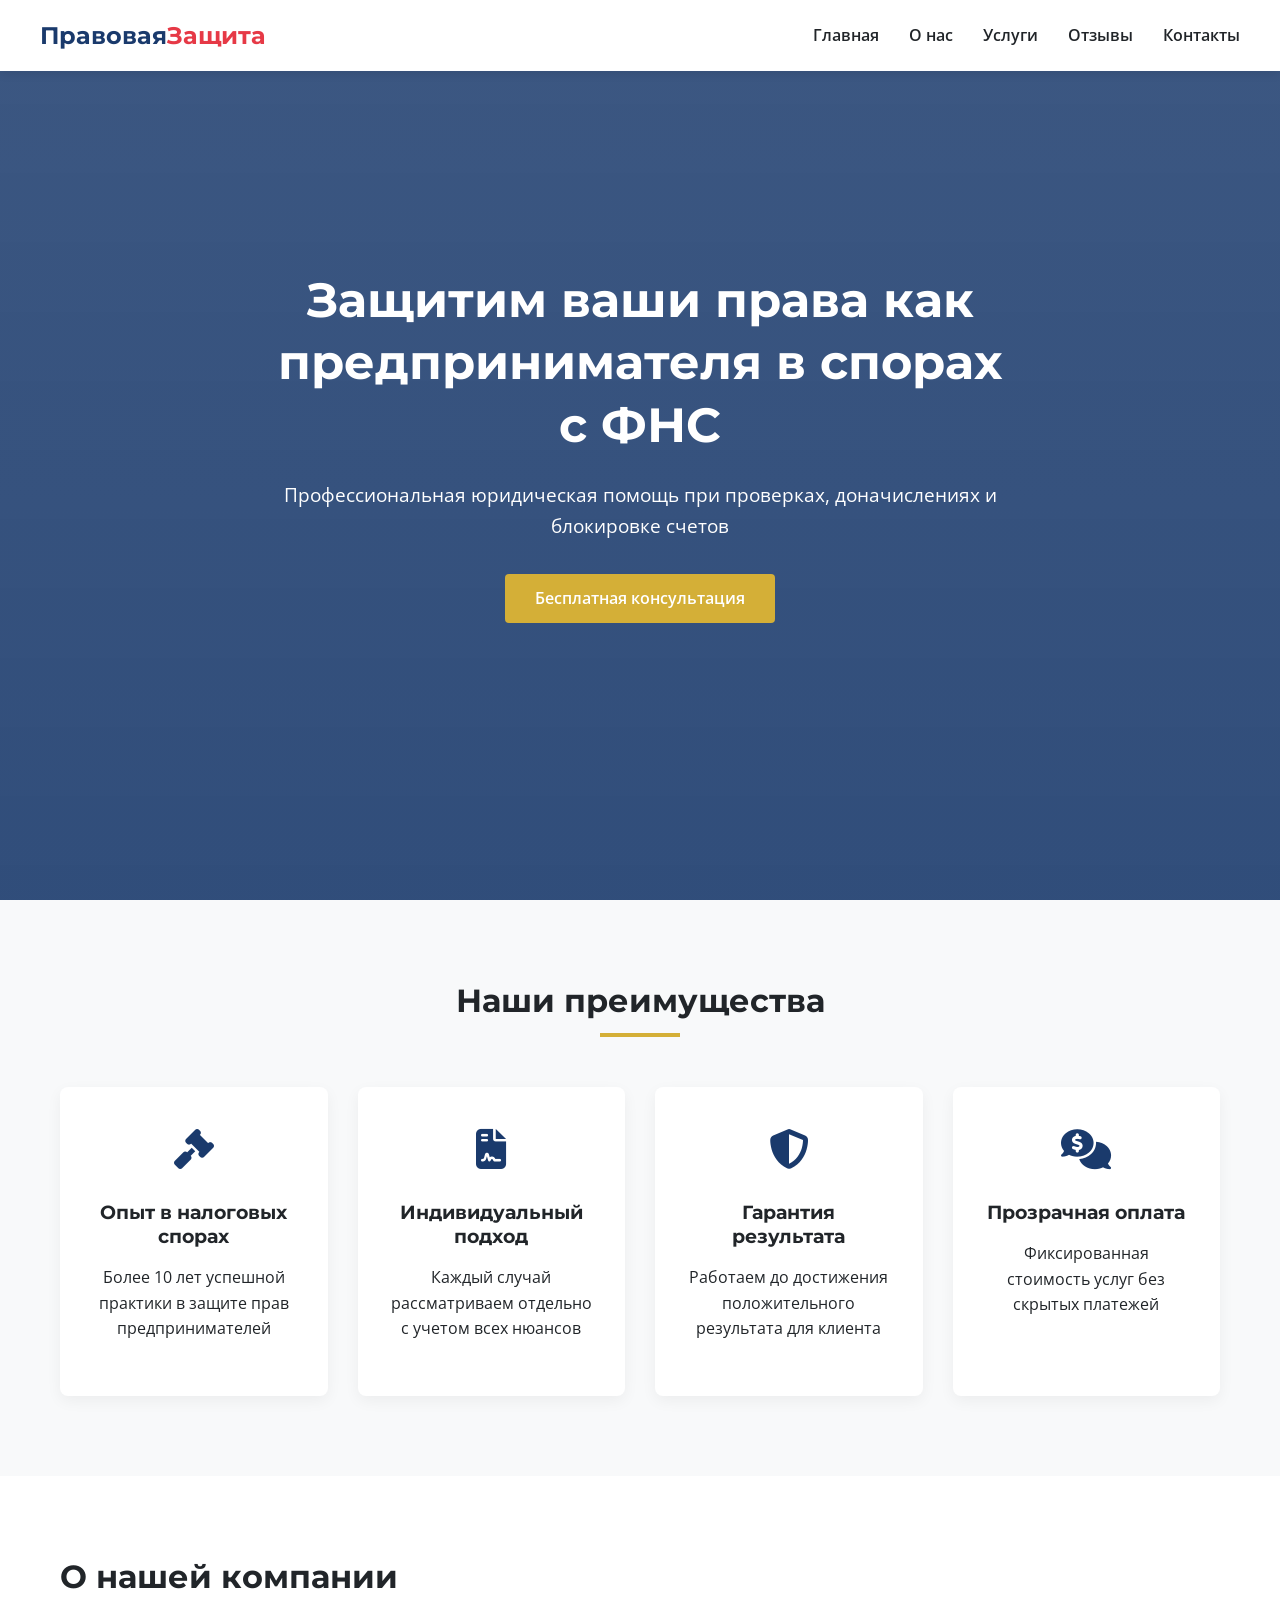
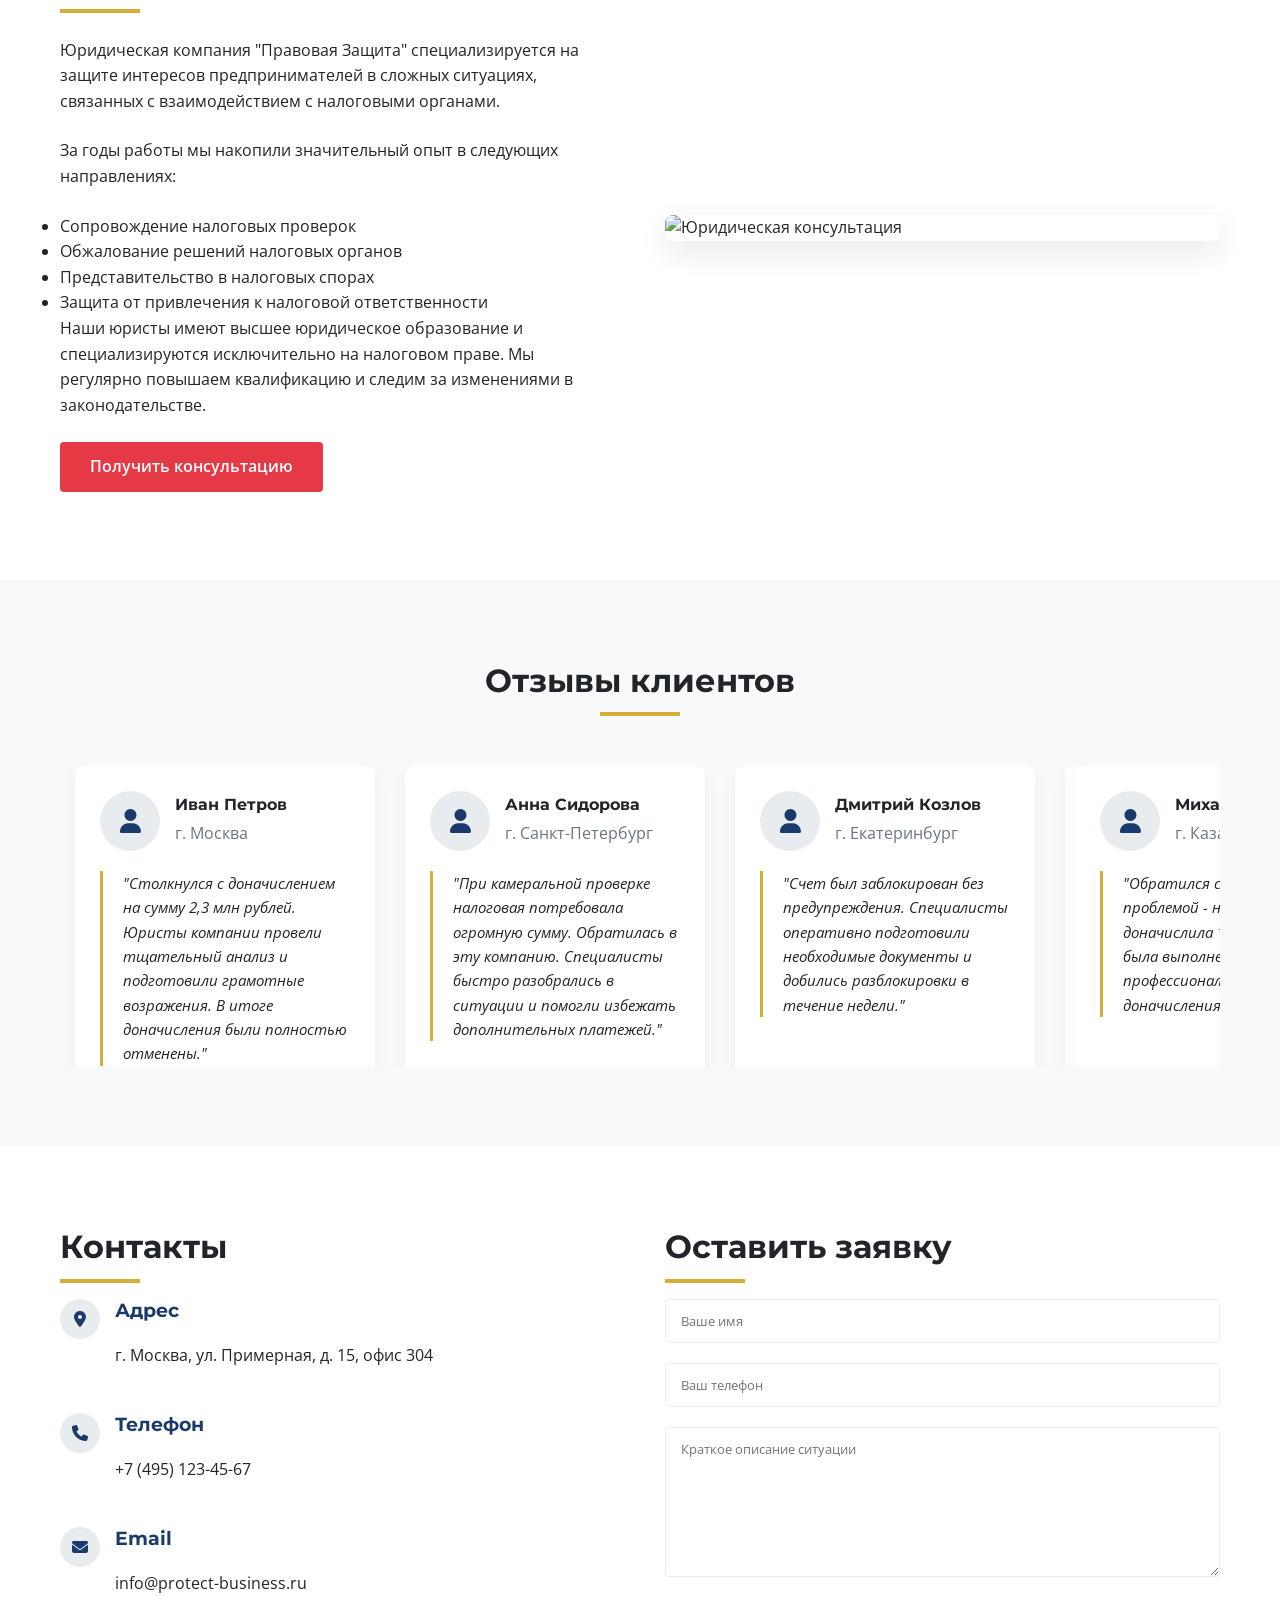
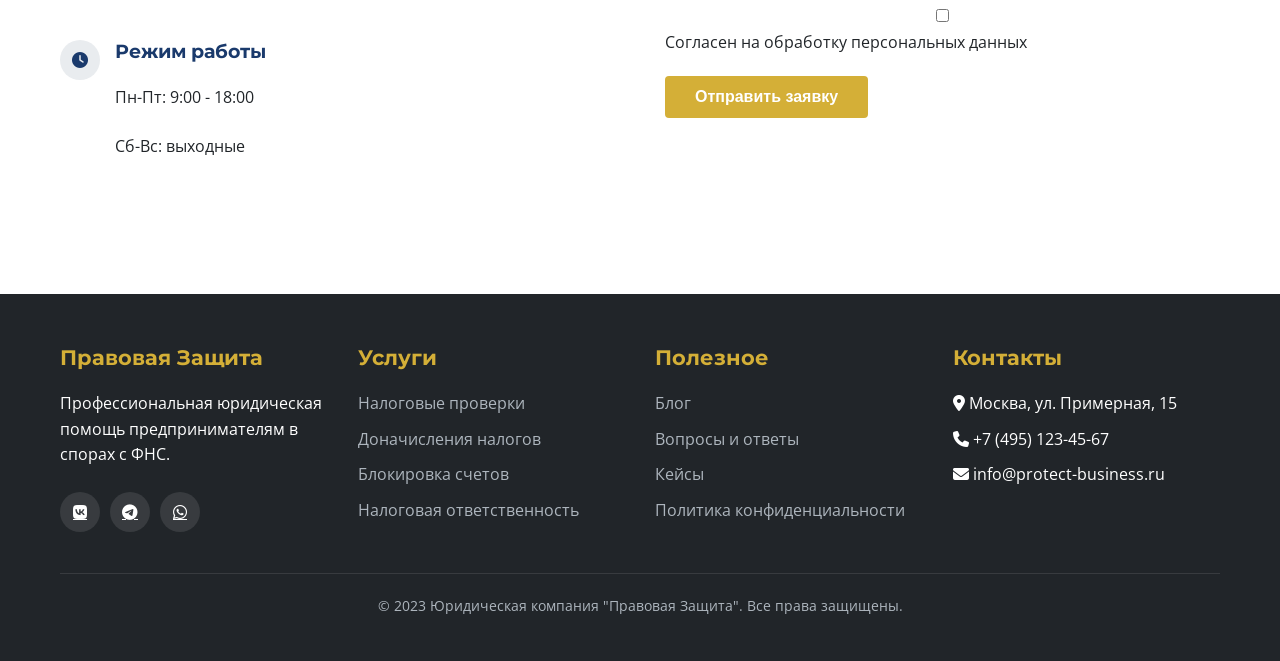
==== index.html @ 0708a70a "first commit" ====
<!DOCTYPE html>
<html lang="ru">
<head>
    <meta charset="UTF-8">
    <meta name="viewport" content="width=device-width, initial-scale=1.0">
    
    <!-- Основные метатеги -->
    <title>Защита прав предпринимателей | Юридическая помощь при спорах с ФНС</title>
    <meta name="description" content="Профессиональная юридическая защита предпринимателей при налоговых проверках, доначислениях и блокировке счетов. Бесплатная консультация.">
    <meta name="keywords" content="юрист, налоговые споры, ФНС, защита прав предпринимателя, налоговая проверка, доначисление налогов">
    <meta name="author" content="Правовая Защита">
    <meta name="robots" content="index, follow">
    
    <!-- Open Graph / Facebook -->
    <meta property="og:type" content="website">
    <meta property="og:url" content="https://ваш-сайт.ru/">
    <meta property="og:title" content="Защита прав предпринимателей | Юридическая помощь при спорах с ФНС">
    <meta property="og:description" content="Профессиональная юридическая защита предпринимателей при налоговых проверках, доначислениях и блокировке счетов. Бесплатная консультация.">
    <meta property="og:image" content="https://images.unsplash.com/photo-1589829545856-d10d557cf95f?ixlib=rb-4.0.3&auto=format&fit=crop&w=1200&h=630&q=80">
    <meta property="og:image:width" content="1200">
    <meta property="og:image:height" content="630">
    <meta property="og:site_name" content="Правовая Защита">
    <meta property="og:locale" content="ru_RU">
    
    <!-- Twitter -->
    <meta property="twitter:card" content="summary_large_image">
    <meta property="twitter:url" content="https://ваш-сайт.ru/">
    <meta property="twitter:title" content="Защита прав предпринимателей | Юридическая помощь при спорах с ФНС">
    <meta property="twitter:description" content="Профессиональная юридическая защита предпринимателей при налоговых проверках, доначислениях и блокировке счетов. Бесплатная консультация.">
    <meta property="twitter:image" content="https://images.unsplash.com/photo-1589829545856-d10d557cf95f?ixlib=rb-4.0.3&auto=format&fit=crop&w=1200&h=630&q=80">
    
    <!-- VK -->
    <meta property="vk:image" content="https://images.unsplash.com/photo-1589829545856-d10d557cf95f?ixlib=rb-4.0.3&auto=format&fit=crop&w=1200&h=630&q=80">
    
    <!-- Favicon -->
    <link rel="icon" type="image/png" sizes="32x32" href="favicon-32x32.png">
    <link rel="icon" type="image/png" sizes="16x16" href="favicon-16x16.png">
    <link rel="apple-touch-icon" sizes="180x180" href="apple-touch-icon.png">
    
    <!-- Стили и шрифты -->
    <link rel="stylesheet" href="https://cdnjs.cloudflare.com/ajax/libs/font-awesome/6.4.0/css/all.min.css">
    <link href="https://fonts.googleapis.com/css2?family=Montserrat:wght@400;500;600;700&family=Open+Sans:wght@400;600&display=swap" rel="stylesheet">
    <link rel="stylesheet" href="styles.css">
</head>
<body>
    <!-- Header -->
    <header>
        <div class="container header-container">
            <div class="logo">
                <h1>Правовая<span>Защита</span></h1>
            </div>
            <div class="mobile-menu">
                <i class="fas fa-bars"></i>
            </div>
            <nav>
                <ul>
                    <li><a href="#home">Главная</a></li>
                    <li><a href="#about">О нас</a></li>
                    <li><a href="#services">Услуги</a></li>
                    <li><a href="#reviews">Отзывы</a></li>
                    <li><a href="#contact">Контакты</a></li>
                </ul>
            </nav>
        </div>
    </header>

    <!-- Hero Section -->
    <section class="hero" id="home">
        <div class="hero-overlay"></div>
        <div class="hero-image">
            <img src="https://images.unsplash.com/photo-1589829545856-d10d557cf95f?ixlib=rb-4.0.3" alt="Юридическая защита">
        </div>
        <div class="container hero-content">
            <div class="hero-text">
                <h1>Защитим ваши права как предпринимателя в спорах с ФНС</h1>
                <p>Профессиональная юридическая помощь при проверках, доначислениях и блокировке счетов</p>
                <a href="#contact" class="btn btn-accent">Бесплатная консультация</a>
            </div>
        </div>
    </section>

    <!-- Features Section -->
    <section class="features">
        <div class="container">
            <div class="section-title">
                <h2>Наши преимущества</h2>
            </div>
            <div class="features-grid">
                <div class="feature-card">
                    <div class="feature-icon">
                        <i class="fas fa-gavel"></i>
                    </div>
                    <h3>Опыт в налоговых спорах</h3>
                    <p>Более 10 лет успешной практики в защите прав предпринимателей</p>
                </div>
                <div class="feature-card">
                    <div class="feature-icon">
                        <i class="fas fa-file-contract"></i>
                    </div>
                    <h3>Индивидуальный подход</h3>
                    <p>Каждый случай рассматриваем отдельно с учетом всех нюансов</p>
                </div>
                <div class="feature-card">
                    <div class="feature-icon">
                        <i class="fas fa-shield-alt"></i>
                    </div>
                    <h3>Гарантия результата</h3>
                    <p>Работаем до достижения положительного результата для клиента</p>
                </div>
                <div class="feature-card">
                    <div class="feature-icon">
                        <i class="fas fa-comments-dollar"></i>
                    </div>
                    <h3>Прозрачная оплата</h3>
                    <p>Фиксированная стоимость услуг без скрытых платежей</p>
                </div>
            </div>
        </div>
    </section>

    <!-- About Section -->
    <section class="about" id="about">
        <div class="container about-content">
            <div class="about-text">
                <h2>О нашей компании</h2>
                <p>Юридическая компания "Правовая Защита" специализируется на защите интересов предпринимателей в сложных ситуациях, связанных с взаимодействием с налоговыми органами.</p>
                <p>За годы работы мы накопили значительный опыт в следующих направлениях:</p>
                <ul>
                    <li>Сопровождение налоговых проверок</li>
                    <li>Обжалование решений налоговых органов</li>
                    <li>Представительство в налоговых спорах</li>
                    <li>Защита от привлечения к налоговой ответственности</li>
                </ul>
                <p>Наши юристы имеют высшее юридическое образование и специализируются исключительно на налоговом праве. Мы регулярно повышаем квалификацию и следим за изменениями в законодательстве.</p>
                <a href="#contact" class="btn">Получить консультацию</a>
            </div>
            <div class="about-image">
                <img src="https://images.unsplash.com/photo-1589829545856-d10d557cf95f?ixlib=rb-4.0.3&auto=format&fit=crop&w=600&h=500&q=80" alt="Юридическая консультация">
            </div>
        </div>
    </section>

    <!-- Reviews Section -->
    <section class="reviews" id="reviews">
        <div class="container">
            <div class="section-title">
                <h2>Отзывы клиентов</h2>
            </div>
            
            <div class="reviews-container">
                <div class="carousel-wrapper">
                    <div class="carousel-track">
                        <!-- Первая карусель (движется влево) -->
                        <div class="carousel-left">
                            <div class="review-card">
                                <div class="review-header">
                                    <div class="review-avatar">
                                        <i class="fas fa-user"></i>
                                    </div>
                                    <div class="review-info">
                                        <h4>Иван Петров</h4>
                                        <p>г. Москва</p>
                                    </div>
                                </div>
                                <p class="review-text">"Столкнулся с доначислением на сумму 2,3 млн рублей. Юристы компании провели тщательный анализ и подготовили грамотные возражения. В итоге доначисления были полностью отменены."</p>
                            </div>
                            <div class="review-card">
                                <div class="review-header">
                                    <div class="review-avatar">
                                        <i class="fas fa-user"></i>
                                    </div>
                                    <div class="review-info">
                                        <h4>Анна Сидорова</h4>
                                        <p>г. Санкт-Петербург</p>
                                    </div>
                                </div>
                                <p class="review-text">"При камеральной проверке налоговая потребовала огромную сумму. Обратилась в эту компанию. Специалисты быстро разобрались в ситуации и помогли избежать дополнительных платежей."</p>
                            </div>
                            <div class="review-card">
                                <div class="review-header">
                                    <div class="review-avatar">
                                        <i class="fas fa-user"></i>
                                    </div>
                                    <div class="review-info">
                                        <h4>Дмитрий Козлов</h4>
                                        <p>г. Екатеринбург</p>
                                    </div>
                                </div>
                                <p class="review-text">"Счет был заблокирован без предупреждения. Специалисты оперативно подготовили необходимые документы и добились разблокировки в течение недели."</p>
                            </div>
                            <div class="review-card">
                                <div class="review-header">
                                    <div class="review-avatar">
                                        <i class="fas fa-user"></i>
                                    </div>
                                    <div class="review-info">
                                        <h4>Елена Волкова</h4>
                                        <p>г. Новосибирск</p>
                                    </div>
                                </div>
                                <p class="review-text">"Спасибо за профессиональную помощь! Благодаря вашим юристам удалось избежать серьезных финансовых потерь. Рекомендую всем предпринимателям!"</p>
                            </div>
                        </div>
                        
                        <!-- Вторая карусель (движется вправо) -->
                        <div class="carousel-right">
                            <div class="review-card">
                                <div class="review-header">
                                    <div class="review-avatar">
                                        <i class="fas fa-user"></i>
                                    </div>
                                    <div class="review-info">
                                        <h4>Михаил Смирнов</h4>
                                        <p>г. Казань</p>
                                    </div>
                                </div>
                                <p class="review-text">"Обратился с серьезной проблемой - налоговая доначислила 1,5 млн. Работа была выполнена профессионально и в срок. Все доначисления аннулированы!"</p>
                            </div>
                            <div class="review-card">
                                <div class="review-header">
                                    <div class="review-avatar">
                                        <i class="fas fa-user"></i>
                                    </div>
                                    <div class="review-info">
                                        <h4>Ольга Кузнецова</h4>
                                        <p>г. Ростов-на-Дону</p>
                                    </div>
                                </div>
                                <p class="review-text">"Отличная команда специалистов! Быстро разобрались с ситуацией и нашли выход из сложной ситуации. Теперь только к вам!"</p>
                            </div>
                            <div class="review-card">
                                <div class="review-header">
                                    <div class="review-avatar">
                                        <i class="fas fa-user"></i>
                                    </div>
                                    <div class="review-info">
                                        <h4>Александр Новиков</h4>
                                        <p>г. Челябинск</p>
                                    </div>
                                </div>
                                <p class="review-text">"Профессиональный подход и высокий уровень компетенции. Рекомендую всем, кто столкнулся с проблемами с ФНС!"</p>
                            </div>
                            <div class="review-card">
                                <div class="review-header">
                                    <div class="review-avatar">
                                        <i class="fas fa-user"></i>
                                    </div>
                                    <div class="review-info">
                                        <h4>Татьяна Морозова</h4>
                                        <p>г. Самара</p>
                                    </div>
                                </div>
                                <p class="review-text">"Спасибо за оперативную помощь! Счет был разблокирован в тот же день. Очень довольна результатом!"</p>
                            </div>
                        </div>
                    </div>
                </div>
            </div>
        </div>
    </section>

    <!-- Contact Section -->
    <section class="contact" id="contact">
        <div class="container contact-container">
            <div class="contact-info">
                <h2>Контакты</h2>
                <div class="contact-details">
                    <div class="contact-item">
                        <div class="contact-icon">
                            <i class="fas fa-map-marker-alt"></i>
                        </div>
                        <div>
                            <h3>Адрес</h3>
                            <p>г. Москва, ул. Примерная, д. 15, офис 304</p>
                        </div>
                    </div>
                    <div class="contact-item">
                        <div class="contact-icon">
                            <i class="fas fa-phone"></i>
                        </div>
                        <div>
                            <h3>Телефон</h3>
                            <p>+7 (495) 123-45-67</p>
                        </div>
                    </div>
                    <div class="contact-item">
                        <div class="contact-icon">
                            <i class="fas fa-envelope"></i>
                        </div>
                        <div>
                            <h3>Email</h3>
                            <p>info@protect-business.ru</p>
                        </div>
                    </div>
                    <div class="contact-item">
                        <div class="contact-icon">
                            <i class="fas fa-clock"></i>
                        </div>
                        <div>
                            <h3>Режим работы</h3>
                            <p>Пн-Пт: 9:00 - 18:00</p>
                            <p>Сб-Вс: выходные</p>
                        </div>
                    </div>
                </div>
            </div>
            <div class="contact-form">
                <h2>Оставить заявку</h2>
                <form id="consultationForm">
                    <div class="form-group">
                        <input type="text" placeholder="Ваше имя" required>
                    </div>
                    <div class="form-group">
                        <input type="tel" placeholder="Ваш телефон" required>
                    </div>
                    <div class="form-group">
                        <textarea placeholder="Краткое описание ситуации"></textarea>
                    </div>
                    <div class="form-group">
                        <label>
                            <input type="checkbox" required> Согласен на обработку персональных данных
                        </label>
                    </div>
                    <button type="submit" class="btn btn-accent">Отправить заявку</button>
                </form>
            </div>
        </div>
    </section>

    <!-- Footer -->
    <footer>
        <div class="container">
            <div class="footer-content">
                <div class="footer-column">
                    <h3>Правовая Защита</h3>
                    <p>Профессиональная юридическая помощь предпринимателям в спорах с ФНС.</p>
                    <div class="social-links">
                        <a href="#"><i class="fab fa-vk"></i></a>
                        <a href="#"><i class="fab fa-telegram"></i></a>
                        <a href="#"><i class="fab fa-whatsapp"></i></a>
                    </div>
                </div>
                <div class="footer-column">
                    <h3>Услуги</h3>
                    <ul>
                        <li><a href="#">Налоговые проверки</a></li>
                        <li><a href="#">Доначисления налогов</a></li>
                        <li><a href="#">Блокировка счетов</a></li>
                        <li><a href="#">Налоговая ответственность</a></li>
                    </ul>
                </div>
                <div class="footer-column">
                    <h3>Полезное</h3>
                    <ul>
                        <li><a href="#">Блог</a></li>
                        <li><a href="#">Вопросы и ответы</a></li>
                        <li><a href="#">Кейсы</a></li>
                        <li><a href="#">Политика конфиденциальности</a></li>
                    </ul>
                </div>
                <div class="footer-column">
                    <h3>Контакты</h3>
                    <ul>
                        <li><i class="fas fa-map-marker-alt"></i> Москва, ул. Примерная, 15</li>
                        <li><i class="fas fa-phone"></i> +7 (495) 123-45-67</li>
                        <li><i class="fas fa-envelope"></i> info@protect-business.ru</li>
                    </ul>
                </div>
            </div>
            <div class="copyright">
                <p>&copy; 2023 Юридическая компания "Правовая Защита". Все права защищены.</p>
            </div>
        </div>
    </footer>

    <script src="main.js"></script>
</body>
</html>
---- styles.css ----
:root {
    --primary: #1a3a6c;
    --secondary: #e63946;
    --accent: #d4af37;
    --light: #f8f9fa;
    --dark: #212529;
    --gray: #6c757d;
    --light-gray: #e9ecef;
}

* {
    margin: 0;
    padding: 0;
    box-sizing: border-box;
}

body {
    font-family: 'Open Sans', sans-serif;
    line-height: 1.6;
    color: var(--dark);
    background-color: #fff;
    overflow-x: hidden;
}

h1, h2, h3, h4, h5, h6 {
    font-family: 'Montserrat', sans-serif;
    font-weight: 700;
    line-height: 1.3;
    margin-bottom: 1rem;
}

h1 {
    font-size: 2.5rem;
}

h2 {
    font-size: 2rem;
    position: relative;
    padding-bottom: 15px;
}

h2:after {
    content: '';
    position: absolute;
    bottom: 0;
    left: 0;
    width: 80px;
    height: 4px;
    background: var(--accent);
}

p {
    margin-bottom: 1.5rem;
}

.container {
    width: 100%;
    max-width: 1200px;
    margin: 0 auto;
    padding: 0 20px;
}

.btn {
    display: inline-block;
    padding: 12px 30px;
    background: var(--secondary);
    color: white;
    text-decoration: none;
    border-radius: 4px;
    font-weight: 600;
    transition: all 0.3s ease;
    border: none;
    cursor: pointer;
    font-size: 1rem;
    position: relative;
    overflow: hidden;
}

.btn:hover {
    background: #c1121f;
    transform: translateY(-2px);
    box-shadow: 0 4px 12px rgba(230, 57, 70, 0.25);
}

.btn-accent {
    background: var(--accent);
}

.btn-accent:hover {
    background: #b88d0a;
    box-shadow: 0 4px 12px rgba(212, 175, 55, 0.25);
}

/* Header */
header {
    background: white;
    box-shadow: 0 2px 10px rgba(0,0,0,0.1);
    position: fixed;
    width: 100%;
    top: 0;
    z-index: 1000;
    transition: all 0.3s ease;
}

.header-container {
    display: flex;
    justify-content: space-between;
    align-items: center;
    padding: 20px 0;
}

.logo {
    display: flex;
    align-items: center;
}

.logo h1 {
    font-size: 1.5rem;
    margin: 0;
    color: var(--primary);
}

.logo span {
    color: var(--secondary);
}

nav ul {
    display: flex;
    list-style: none;
}

nav ul li {
    margin-left: 30px;
}

nav ul li a {
    text-decoration: none;
    color: var(--dark);
    font-weight: 600;
    transition: color 0.3s ease;
    position: relative;
}

nav ul li a:after {
    content: '';
    position: absolute;
    bottom: -5px;
    left: 0;
    width: 0;
    height: 2px;
    background: var(--accent);
    transition: width 0.3s ease;
}

nav ul li a:hover:after {
    width: 100%;
}

nav ul li a:hover {
    color: var(--secondary);
}

.mobile-menu {
    display: none;
    font-size: 1.5rem;
    cursor: pointer;
}

/* Hero Section */
.hero {
    height: 100vh;
    position: relative;
    overflow: hidden;
    display: flex;
    align-items: center;
}

.hero-overlay {
    position: absolute;
    top: 0;
    left: 0;
    width: 100%;
    height: 100%;
    background: linear-gradient(rgba(26, 58, 108, 0.85), rgba(26, 58, 108, 0.9));
    z-index: 1;
}

.hero-image {
    position: absolute;
    top: 0;
    left: 0;
    width: 100%;
    height: 100%;
    opacity: 0;
    animation: fadeIn 1.5s ease-in-out forwards;
}

.hero-image img {
    width: 100%;
    height: 100%;
    object-fit: cover;
}

.hero-content {
    position: relative;
    z-index: 2;
    text-align: center;
    color: white;
    max-width: 800px;
    margin: 0 auto;
    opacity: 0;
    transform: translateY(30px);
    animation: slideUp 1s ease-in-out 0.5s forwards;
}

.hero-text {
    animation: fadeIn 1s ease-in-out 1s forwards;
    opacity: 0;
}

.hero h1 {
    font-size: 3rem;
    margin-bottom: 1.5rem;
    animation: slideUp 1s ease-in-out 0.7s forwards;
    opacity: 0;
    transform: translateY(30px);
}

.hero p {
    font-size: 1.2rem;
    margin-bottom: 2rem;
    animation: slideUp 1s ease-in-out 0.9s forwards;
    opacity: 0;
    transform: translateY(30px);
}

.hero .btn {
    animation: fadeIn 1s ease-in-out 1.1s forwards;
    opacity: 0;
}

@keyframes fadeIn {
    to {
        opacity: 1;
    }
}

@keyframes slideUp {
    to {
        opacity: 1;
        transform: translateY(0);
    }
}

/* Features */
.features {
    padding: 80px 0;
    background: var(--light);
}

.section-title {
    text-align: center;
    margin-bottom: 50px;
}

.section-title h2:after {
    left: 50%;
    transform: translateX(-50%);
}

.features-grid {
    display: grid;
    grid-template-columns: repeat(auto-fit, minmax(250px, 1fr));
    gap: 30px;
}

.feature-card {
    background: white;
    padding: 30px;
    border-radius: 8px;
    box-shadow: 0 5px 15px rgba(0,0,0,0.05);
    text-align: center;
    transition: transform 0.3s ease;
    opacity: 0;
    transform: translateY(30px);
}

.feature-card.visible {
    opacity: 1;
    transform: translateY(0);
}

.feature-card:hover {
    transform: translateY(-10px);
}

.feature-icon {
    font-size: 2.5rem;
    color: var(--primary);
    margin-bottom: 20px;
}

/* About */
.about {
    padding: 80px 0;
}

.about-content {
    display: grid;
    grid-template-columns: 1fr 1fr;
    gap: 50px;
    align-items: center;
}

.about-text h2 {
    margin-bottom: 25px;
}

.about-image {
    border-radius: 8px;
    overflow: hidden;
    box-shadow: 0 10px 30px rgba(0,0,0,0.1);
    opacity: 0;
    transform: translateX(30px);
    transition: all 0.8s ease;
}

.about-image.visible {
    opacity: 1;
    transform: translateX(0);
}

.about-image img {
    width: 100%;
    height: auto;
    display: block;
}

/* Reviews */
.reviews {
    padding: 80px 0;
    background: var(--light);
    overflow: hidden;
}

.reviews-container {
    max-width: 1200px;
    margin: 0 auto;
    position: relative;
}

.carousel-wrapper {
    width: 100%;
    overflow: hidden;
    position: relative;
    height: 300px;
}

.carousel-track {
    display: flex;
    width: 200%;
    position: relative;
}

.carousel-left, .carousel-right {
    display: flex;
    width: 50%;
    animation-duration: 20s;
    animation-iteration-count: infinite;
    animation-timing-function: linear;
}

.carousel-left {
    animation-name: scrollLeft;
    justify-content: flex-start;
}

.carousel-right {
    animation-name: scrollRight;
    justify-content: flex-end;
}

@keyframes scrollLeft {
    0% {
        transform: translateX(0);
    }
    100% {
        transform: translateX(-50%);
    }
}

@keyframes scrollRight {
    0% {
        transform: translateX(0);
    }
    100% {
        transform: translateX(50%);
    }
}

.review-card {
    background: white;
    padding: 25px;
    border-radius: 8px;
    box-shadow: 0 5px 15px rgba(0,0,0,0.05);
    min-width: 300px;
    margin: 0 15px;
    transition: all 0.3s ease;
}

.review-card:hover {
    transform: translateY(-5px);
    box-shadow: 0 10px 25px rgba(0,0,0,0.1);
}

.review-header {
    display: flex;
    align-items: center;
    margin-bottom: 20px;
}

.review-avatar {
    width: 60px;
    height: 60px;
    border-radius: 50%;
    background: var(--light-gray);
    display: flex;
    align-items: center;
    justify-content: center;
    margin-right: 15px;
    font-size: 1.5rem;
    color: var(--primary);
}

.review-info h4 {
    margin-bottom: 5px;
}

.review-info p {
    color: var(--gray);
    margin: 0;
}

.review-text {
    font-style: italic;
    border-left: 3px solid var(--accent);
    padding-left: 20px;
    margin-bottom: 0;
    font-size: 0.95rem;
}

/* Contact */
.contact {
    padding: 80px 0;
}

.contact-container {
    display: grid;
    grid-template-columns: 1fr 1fr;
    gap: 50px;
}

.contact-info h3 {
    margin-bottom: 20px;
    color: var(--primary);
}

.contact-details {
    margin-bottom: 30px;
}

.contact-item {
    display: flex;
    margin-bottom: 20px;
}

.contact-icon {
    width: 40px;
    height: 40px;
    background: var(--light-gray);
    border-radius: 50%;
    display: flex;
    align-items: center;
    justify-content: center;
    margin-right: 15px;
    color: var(--primary);
}

.contact-form .form-group {
    margin-bottom: 20px;
}

.contact-form input,
.contact-form textarea {
    width: 100%;
    padding: 12px 15px;
    border: 1px solid var(--light-gray);
    border-radius: 4px;
    font-family: 'Open Sans', sans-serif;
    transition: border-color 0.3s ease;
}

.contact-form input:focus,
.contact-form textarea:focus {
    outline: none;
    border-color: var(--accent);
}

.contact-form textarea {
    height: 150px;
    resize: vertical;
}

/* Footer */
footer {
    background: var(--dark);
    color: white;
    padding: 50px 0 20px;
}

.footer-content {
    display: grid;
    grid-template-columns: repeat(auto-fit, minmax(250px, 1fr));
    gap: 30px;
    margin-bottom: 40px;
}

.footer-column h3 {
    color: var(--accent);
    margin-bottom: 20px;
    font-size: 1.3rem;
}

.footer-column ul {
    list-style: none;
}

.footer-column ul li {
    margin-bottom: 10px;
}

.footer-column ul li a {
    color: #adb5bd;
    text-decoration: none;
    transition: color 0.3s ease;
}

.footer-column ul li a:hover {
    color: var(--accent);
}

.social-links {
    display: flex;
    margin-top: 20px;
}

.social-links a {
    display: flex;
    align-items: center;
    justify-content: center;
    width: 40px;
    height: 40px;
    background: rgba(255,255,255,0.1);
    border-radius: 50%;
    margin-right: 10px;
    color: white;
    transition: all 0.3s ease;
}

.social-links a:hover {
    background: var(--accent);
    transform: translateY(-3px);
}

.copyright {
    text-align: center;
    padding-top: 20px;
    border-top: 1px solid rgba(255,255,255,0.1);
    color: #adb5bd;
    font-size: 0.9rem;
}

/* Responsive */
@media (max-width: 992px) {
    .about-content,
    .contact-container {
        grid-template-columns: 1fr;
    }
    
    .about-image {
        max-width: 600px;
        margin: 0 auto;
    }
    
    .carousel-wrapper {
        height: auto;
    }
    
    .carousel-left, .carousel-right {
        animation-duration: 15s;
    }
}

@media (max-width: 768px) {
    .mobile-menu {
        display: block;
    }
    
    nav ul {
        display: none;
        position: absolute;
        top: 100%;
        left: 0;
        width: 100%;
        background: white;
        flex-direction: column;
        padding: 20px;
        box-shadow: 0 10px 10px rgba(0,0,0,0.1);
    }
    
    nav ul.show {
        display: flex;
    }
    
    nav ul li {
        margin: 10px 0;
    }
    
    .hero h1 {
        font-size: 2.2rem;
    }
    
    h2 {
        font-size: 1.8rem;
    }
    
    .carousel-left, .carousel-right {
        animation-duration: 12s;
    }
}

@media (max-width: 576px) {
    .hero h1 {
        font-size: 1.8rem;
    }
    
    .hero p {
        font-size: 1rem;
    }
    
    .section-title h2 {
        font-size: 1.6rem;
    }
    
    .review-card {
        min-width: 250px;
        margin: 0 10px;
    }
    
    .carousel-left, .carousel-right {
        animation-duration: 10s;
    }
}
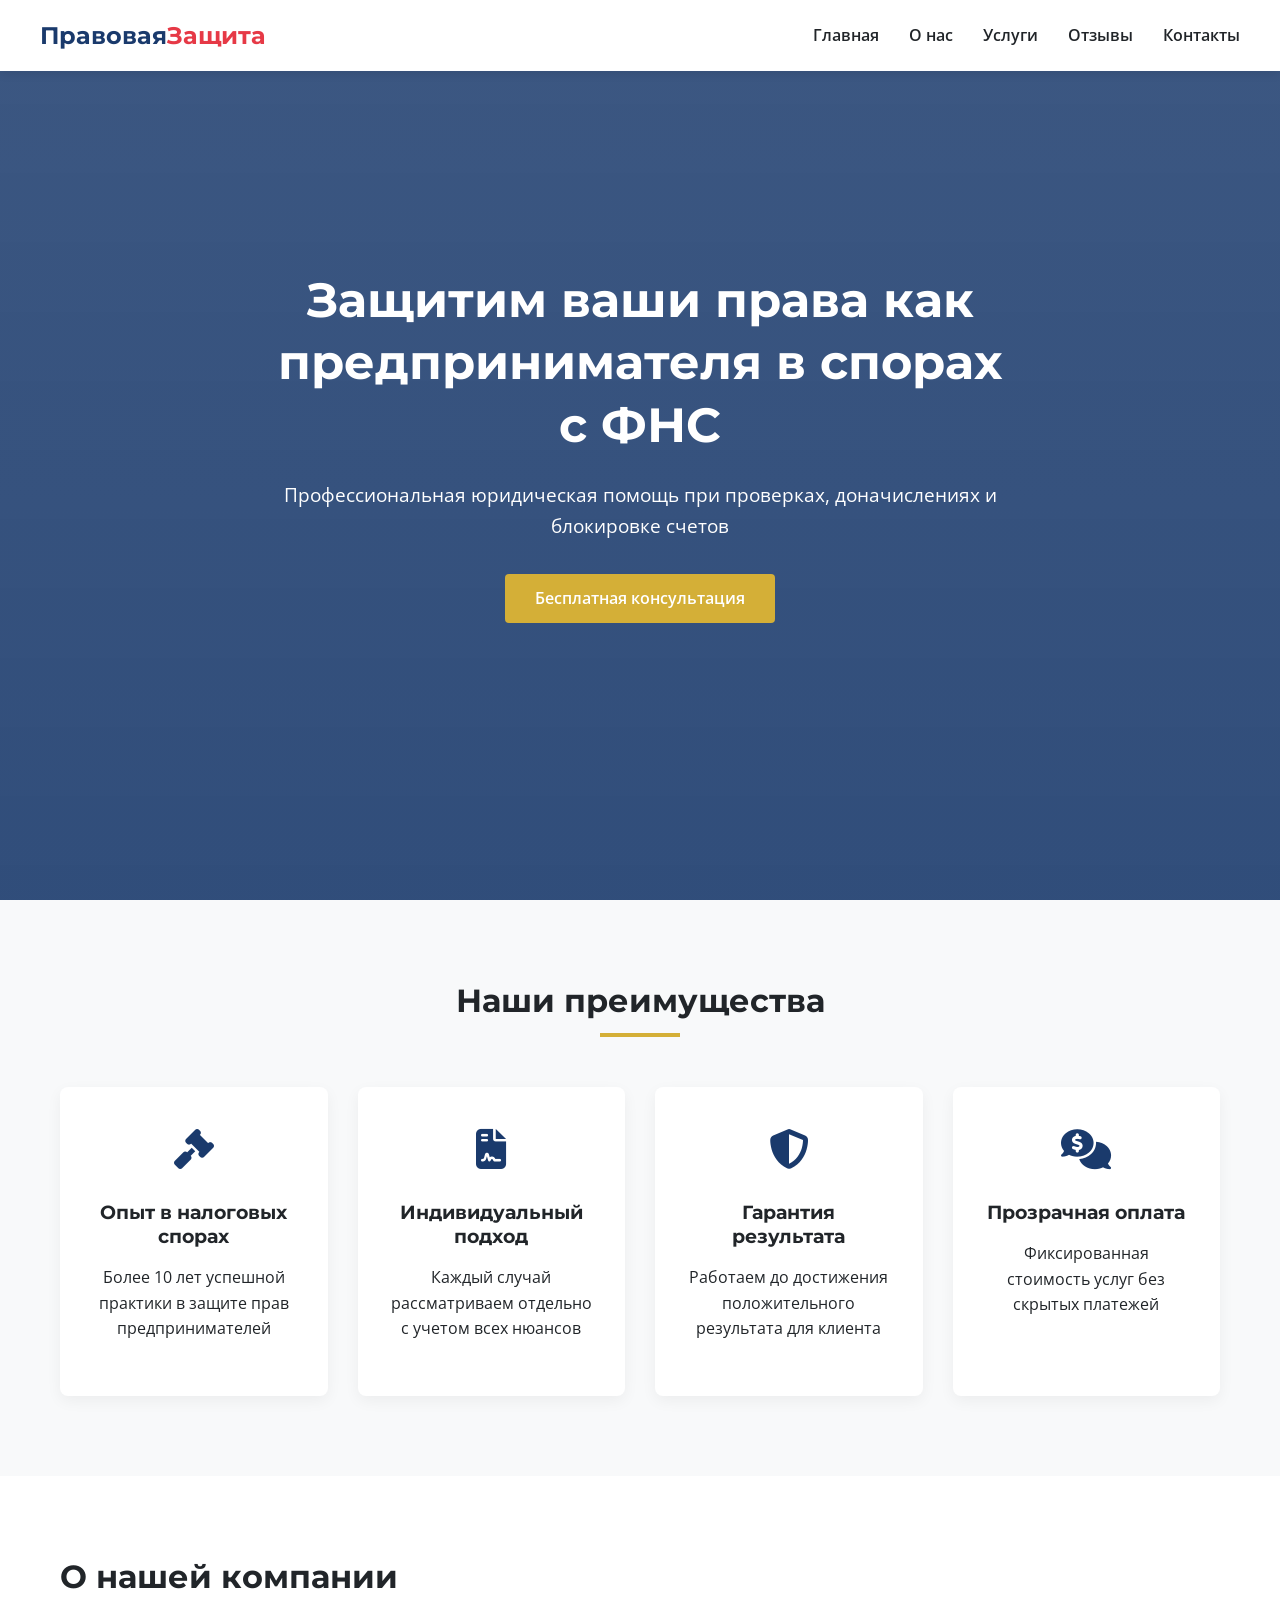
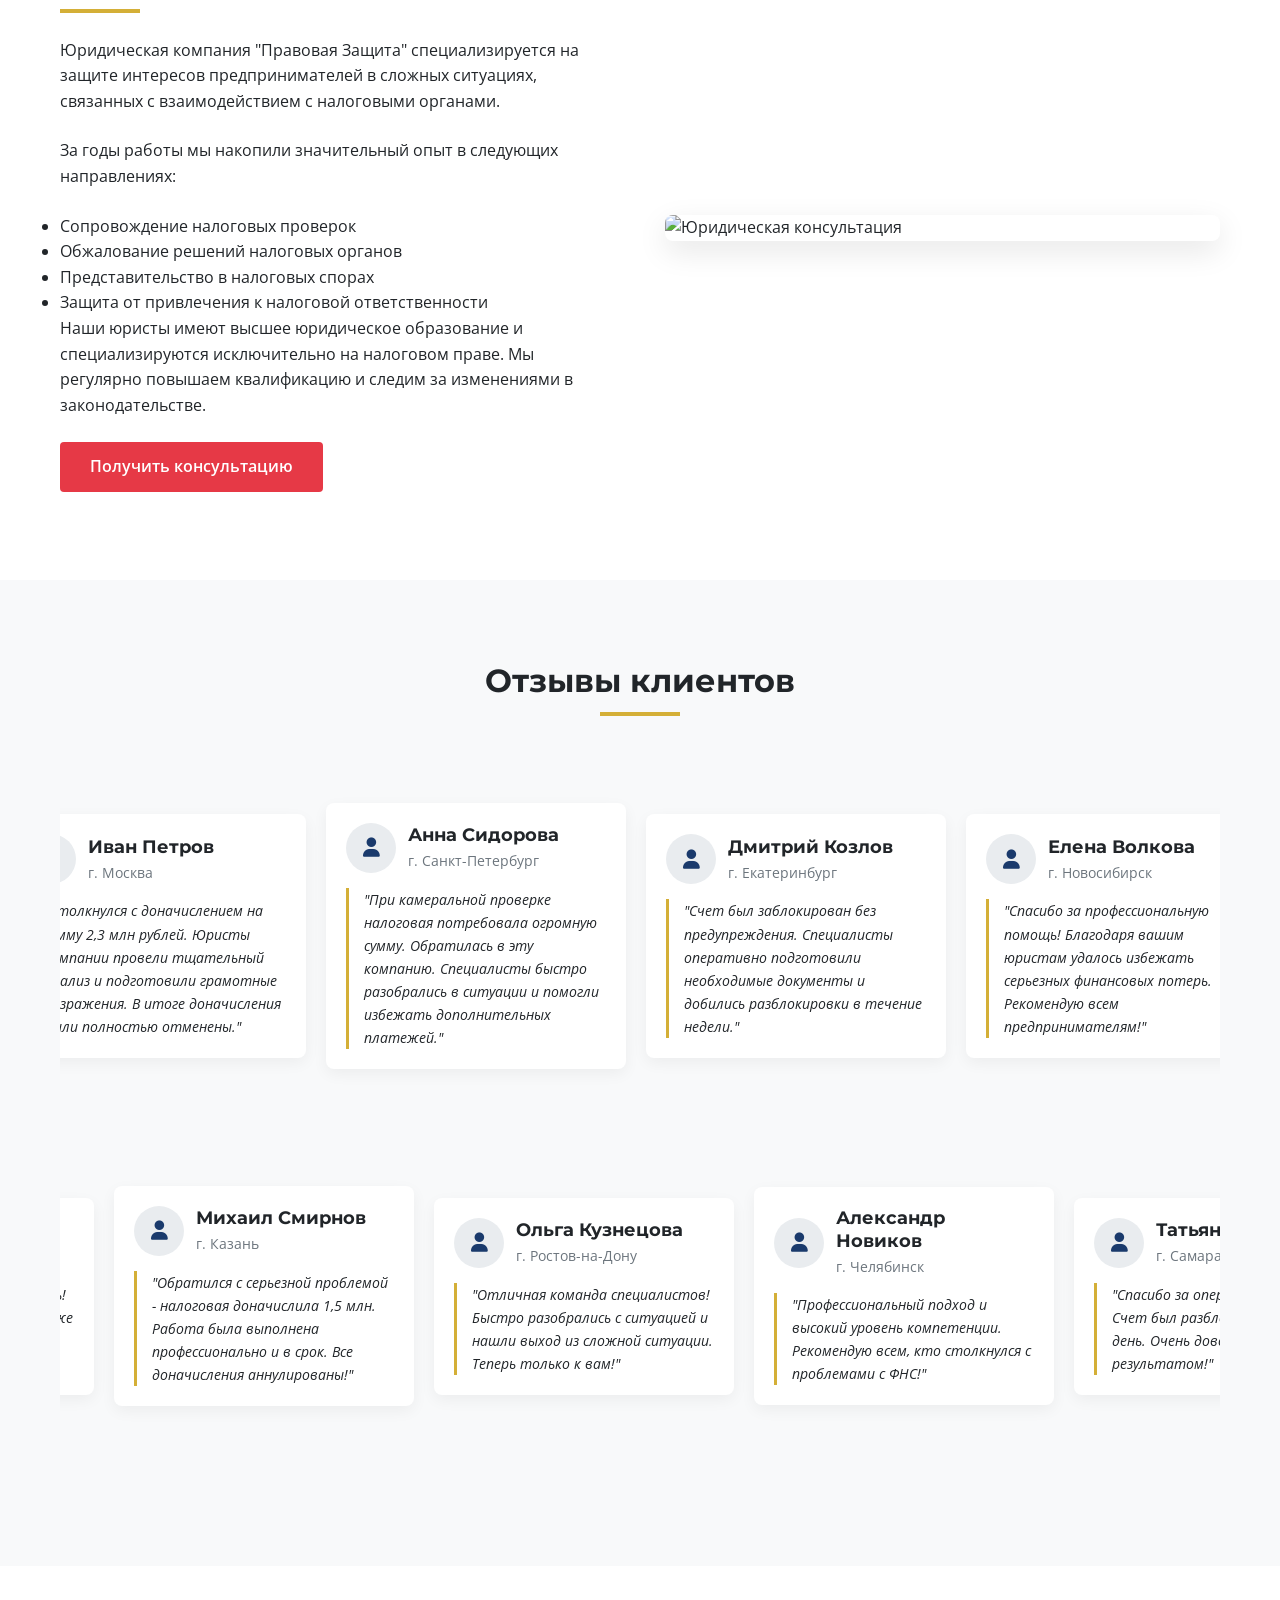
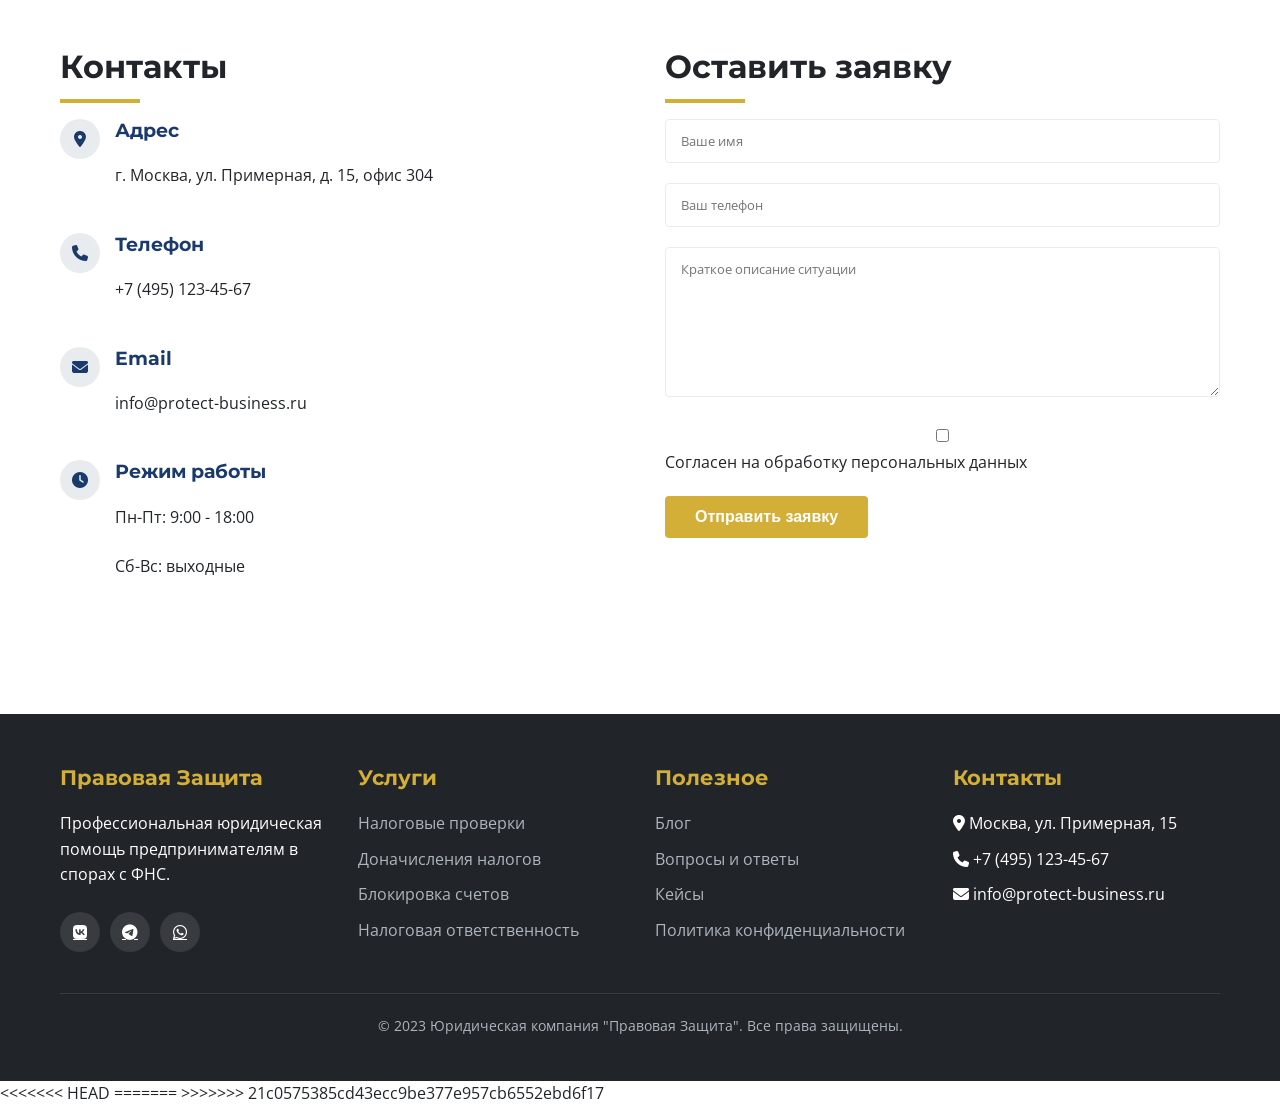
==== commit fb227fc3: "Add files via upload" ====
--- a/index.html
+++ b/index.html
@@ -1,378 +1,394 @@
-<!DOCTYPE html>
-<html lang="ru">
-<head>
-    <meta charset="UTF-8">
-    <meta name="viewport" content="width=device-width, initial-scale=1.0">
-    
-    <!-- Основные метатеги -->
-    <title>Защита прав предпринимателей | Юридическая помощь при спорах с ФНС</title>
-    <meta name="description" content="Профессиональная юридическая защита предпринимателей при налоговых проверках, доначислениях и блокировке счетов. Бесплатная консультация.">
-    <meta name="keywords" content="юрист, налоговые споры, ФНС, защита прав предпринимателя, налоговая проверка, доначисление налогов">
-    <meta name="author" content="Правовая Защита">
-    <meta name="robots" content="index, follow">
-    
-    <!-- Open Graph / Facebook -->
-    <meta property="og:type" content="website">
-    <meta property="og:url" content="https://ваш-сайт.ru/">
-    <meta property="og:title" content="Защита прав предпринимателей | Юридическая помощь при спорах с ФНС">
-    <meta property="og:description" content="Профессиональная юридическая защита предпринимателей при налоговых проверках, доначислениях и блокировке счетов. Бесплатная консультация.">
-    <meta property="og:image" content="https://images.unsplash.com/photo-1589829545856-d10d557cf95f?ixlib=rb-4.0.3&auto=format&fit=crop&w=1200&h=630&q=80">
-    <meta property="og:image:width" content="1200">
-    <meta property="og:image:height" content="630">
-    <meta property="og:site_name" content="Правовая Защита">
-    <meta property="og:locale" content="ru_RU">
-    
-    <!-- Twitter -->
-    <meta property="twitter:card" content="summary_large_image">
-    <meta property="twitter:url" content="https://ваш-сайт.ru/">
-    <meta property="twitter:title" content="Защита прав предпринимателей | Юридическая помощь при спорах с ФНС">
-    <meta property="twitter:description" content="Профессиональная юридическая защита предпринимателей при налоговых проверках, доначислениях и блокировке счетов. Бесплатная консультация.">
-    <meta property="twitter:image" content="https://images.unsplash.com/photo-1589829545856-d10d557cf95f?ixlib=rb-4.0.3&auto=format&fit=crop&w=1200&h=630&q=80">
-    
-    <!-- VK -->
-    <meta property="vk:image" content="https://images.unsplash.com/photo-1589829545856-d10d557cf95f?ixlib=rb-4.0.3&auto=format&fit=crop&w=1200&h=630&q=80">
-    
-    <!-- Favicon -->
-    <link rel="icon" type="image/png" sizes="32x32" href="favicon-32x32.png">
-    <link rel="icon" type="image/png" sizes="16x16" href="favicon-16x16.png">
-    <link rel="apple-touch-icon" sizes="180x180" href="apple-touch-icon.png">
-    
-    <!-- Стили и шрифты -->
-    <link rel="stylesheet" href="https://cdnjs.cloudflare.com/ajax/libs/font-awesome/6.4.0/css/all.min.css">
-    <link href="https://fonts.googleapis.com/css2?family=Montserrat:wght@400;500;600;700&family=Open+Sans:wght@400;600&display=swap" rel="stylesheet">
-    <link rel="stylesheet" href="styles.css">
-</head>
-<body>
-    <!-- Header -->
-    <header>
-        <div class="container header-container">
-            <div class="logo">
-                <h1>Правовая<span>Защита</span></h1>
-            </div>
-            <div class="mobile-menu">
-                <i class="fas fa-bars"></i>
-            </div>
-            <nav>
-                <ul>
-                    <li><a href="#home">Главная</a></li>
-                    <li><a href="#about">О нас</a></li>
-                    <li><a href="#services">Услуги</a></li>
-                    <li><a href="#reviews">Отзывы</a></li>
-                    <li><a href="#contact">Контакты</a></li>
-                </ul>
-            </nav>
-        </div>
-    </header>
-
-    <!-- Hero Section -->
-    <section class="hero" id="home">
-        <div class="hero-overlay"></div>
-        <div class="hero-image">
-            <img src="https://images.unsplash.com/photo-1589829545856-d10d557cf95f?ixlib=rb-4.0.3" alt="Юридическая защита">
-        </div>
-        <div class="container hero-content">
-            <div class="hero-text">
-                <h1>Защитим ваши права как предпринимателя в спорах с ФНС</h1>
-                <p>Профессиональная юридическая помощь при проверках, доначислениях и блокировке счетов</p>
-                <a href="#contact" class="btn btn-accent">Бесплатная консультация</a>
-            </div>
-        </div>
-    </section>
-
-    <!-- Features Section -->
-    <section class="features">
-        <div class="container">
-            <div class="section-title">
-                <h2>Наши преимущества</h2>
-            </div>
-            <div class="features-grid">
-                <div class="feature-card">
-                    <div class="feature-icon">
-                        <i class="fas fa-gavel"></i>
-                    </div>
-                    <h3>Опыт в налоговых спорах</h3>
-                    <p>Более 10 лет успешной практики в защите прав предпринимателей</p>
-                </div>
-                <div class="feature-card">
-                    <div class="feature-icon">
-                        <i class="fas fa-file-contract"></i>
-                    </div>
-                    <h3>Индивидуальный подход</h3>
-                    <p>Каждый случай рассматриваем отдельно с учетом всех нюансов</p>
-                </div>
-                <div class="feature-card">
-                    <div class="feature-icon">
-                        <i class="fas fa-shield-alt"></i>
-                    </div>
-                    <h3>Гарантия результата</h3>
-                    <p>Работаем до достижения положительного результата для клиента</p>
-                </div>
-                <div class="feature-card">
-                    <div class="feature-icon">
-                        <i class="fas fa-comments-dollar"></i>
-                    </div>
-                    <h3>Прозрачная оплата</h3>
-                    <p>Фиксированная стоимость услуг без скрытых платежей</p>
-                </div>
-            </div>
-        </div>
-    </section>
-
-    <!-- About Section -->
-    <section class="about" id="about">
-        <div class="container about-content">
-            <div class="about-text">
-                <h2>О нашей компании</h2>
-                <p>Юридическая компания "Правовая Защита" специализируется на защите интересов предпринимателей в сложных ситуациях, связанных с взаимодействием с налоговыми органами.</p>
-                <p>За годы работы мы накопили значительный опыт в следующих направлениях:</p>
-                <ul>
-                    <li>Сопровождение налоговых проверок</li>
-                    <li>Обжалование решений налоговых органов</li>
-                    <li>Представительство в налоговых спорах</li>
-                    <li>Защита от привлечения к налоговой ответственности</li>
-                </ul>
-                <p>Наши юристы имеют высшее юридическое образование и специализируются исключительно на налоговом праве. Мы регулярно повышаем квалификацию и следим за изменениями в законодательстве.</p>
-                <a href="#contact" class="btn">Получить консультацию</a>
-            </div>
-            <div class="about-image">
-                <img src="https://images.unsplash.com/photo-1589829545856-d10d557cf95f?ixlib=rb-4.0.3&auto=format&fit=crop&w=600&h=500&q=80" alt="Юридическая консультация">
-            </div>
-        </div>
-    </section>
-
-    <!-- Reviews Section -->
-    <section class="reviews" id="reviews">
-        <div class="container">
-            <div class="section-title">
-                <h2>Отзывы клиентов</h2>
-            </div>
-            
-            <div class="reviews-container">
-                <div class="carousel-wrapper">
-                    <div class="carousel-track">
-                        <!-- Первая карусель (движется влево) -->
-                        <div class="carousel-left">
-                            <div class="review-card">
-                                <div class="review-header">
-                                    <div class="review-avatar">
-                                        <i class="fas fa-user"></i>
-                                    </div>
-                                    <div class="review-info">
-                                        <h4>Иван Петров</h4>
-                                        <p>г. Москва</p>
-                                    </div>
-                                </div>
-                                <p class="review-text">"Столкнулся с доначислением на сумму 2,3 млн рублей. Юристы компании провели тщательный анализ и подготовили грамотные возражения. В итоге доначисления были полностью отменены."</p>
-                            </div>
-                            <div class="review-card">
-                                <div class="review-header">
-                                    <div class="review-avatar">
-                                        <i class="fas fa-user"></i>
-                                    </div>
-                                    <div class="review-info">
-                                        <h4>Анна Сидорова</h4>
-                                        <p>г. Санкт-Петербург</p>
-                                    </div>
-                                </div>
-                                <p class="review-text">"При камеральной проверке налоговая потребовала огромную сумму. Обратилась в эту компанию. Специалисты быстро разобрались в ситуации и помогли избежать дополнительных платежей."</p>
-                            </div>
-                            <div class="review-card">
-                                <div class="review-header">
-                                    <div class="review-avatar">
-                                        <i class="fas fa-user"></i>
-                                    </div>
-                                    <div class="review-info">
-                                        <h4>Дмитрий Козлов</h4>
-                                        <p>г. Екатеринбург</p>
-                                    </div>
-                                </div>
-                                <p class="review-text">"Счет был заблокирован без предупреждения. Специалисты оперативно подготовили необходимые документы и добились разблокировки в течение недели."</p>
-                            </div>
-                            <div class="review-card">
-                                <div class="review-header">
-                                    <div class="review-avatar">
-                                        <i class="fas fa-user"></i>
-                                    </div>
-                                    <div class="review-info">
-                                        <h4>Елена Волкова</h4>
-                                        <p>г. Новосибирск</p>
-                                    </div>
-                                </div>
-                                <p class="review-text">"Спасибо за профессиональную помощь! Благодаря вашим юристам удалось избежать серьезных финансовых потерь. Рекомендую всем предпринимателям!"</p>
-                            </div>
-                        </div>
-                        
-                        <!-- Вторая карусель (движется вправо) -->
-                        <div class="carousel-right">
-                            <div class="review-card">
-                                <div class="review-header">
-                                    <div class="review-avatar">
-                                        <i class="fas fa-user"></i>
-                                    </div>
-                                    <div class="review-info">
-                                        <h4>Михаил Смирнов</h4>
-                                        <p>г. Казань</p>
-                                    </div>
-                                </div>
-                                <p class="review-text">"Обратился с серьезной проблемой - налоговая доначислила 1,5 млн. Работа была выполнена профессионально и в срок. Все доначисления аннулированы!"</p>
-                            </div>
-                            <div class="review-card">
-                                <div class="review-header">
-                                    <div class="review-avatar">
-                                        <i class="fas fa-user"></i>
-                                    </div>
-                                    <div class="review-info">
-                                        <h4>Ольга Кузнецова</h4>
-                                        <p>г. Ростов-на-Дону</p>
-                                    </div>
-                                </div>
-                                <p class="review-text">"Отличная команда специалистов! Быстро разобрались с ситуацией и нашли выход из сложной ситуации. Теперь только к вам!"</p>
-                            </div>
-                            <div class="review-card">
-                                <div class="review-header">
-                                    <div class="review-avatar">
-                                        <i class="fas fa-user"></i>
-                                    </div>
-                                    <div class="review-info">
-                                        <h4>Александр Новиков</h4>
-                                        <p>г. Челябинск</p>
-                                    </div>
-                                </div>
-                                <p class="review-text">"Профессиональный подход и высокий уровень компетенции. Рекомендую всем, кто столкнулся с проблемами с ФНС!"</p>
-                            </div>
-                            <div class="review-card">
-                                <div class="review-header">
-                                    <div class="review-avatar">
-                                        <i class="fas fa-user"></i>
-                                    </div>
-                                    <div class="review-info">
-                                        <h4>Татьяна Морозова</h4>
-                                        <p>г. Самара</p>
-                                    </div>
-                                </div>
-                                <p class="review-text">"Спасибо за оперативную помощь! Счет был разблокирован в тот же день. Очень довольна результатом!"</p>
-                            </div>
-                        </div>
-                    </div>
-                </div>
-            </div>
-        </div>
-    </section>
-
-    <!-- Contact Section -->
-    <section class="contact" id="contact">
-        <div class="container contact-container">
-            <div class="contact-info">
-                <h2>Контакты</h2>
-                <div class="contact-details">
-                    <div class="contact-item">
-                        <div class="contact-icon">
-                            <i class="fas fa-map-marker-alt"></i>
-                        </div>
-                        <div>
-                            <h3>Адрес</h3>
-                            <p>г. Москва, ул. Примерная, д. 15, офис 304</p>
-                        </div>
-                    </div>
-                    <div class="contact-item">
-                        <div class="contact-icon">
-                            <i class="fas fa-phone"></i>
-                        </div>
-                        <div>
-                            <h3>Телефон</h3>
-                            <p>+7 (495) 123-45-67</p>
-                        </div>
-                    </div>
-                    <div class="contact-item">
-                        <div class="contact-icon">
-                            <i class="fas fa-envelope"></i>
-                        </div>
-                        <div>
-                            <h3>Email</h3>
-                            <p>info@protect-business.ru</p>
-                        </div>
-                    </div>
-                    <div class="contact-item">
-                        <div class="contact-icon">
-                            <i class="fas fa-clock"></i>
-                        </div>
-                        <div>
-                            <h3>Режим работы</h3>
-                            <p>Пн-Пт: 9:00 - 18:00</p>
-                            <p>Сб-Вс: выходные</p>
-                        </div>
-                    </div>
-                </div>
-            </div>
-            <div class="contact-form">
-                <h2>Оставить заявку</h2>
-                <form id="consultationForm">
-                    <div class="form-group">
-                        <input type="text" placeholder="Ваше имя" required>
-                    </div>
-                    <div class="form-group">
-                        <input type="tel" placeholder="Ваш телефон" required>
-                    </div>
-                    <div class="form-group">
-                        <textarea placeholder="Краткое описание ситуации"></textarea>
-                    </div>
-                    <div class="form-group">
-                        <label>
-                            <input type="checkbox" required> Согласен на обработку персональных данных
-                        </label>
-                    </div>
-                    <button type="submit" class="btn btn-accent">Отправить заявку</button>
-                </form>
-            </div>
-        </div>
-    </section>
-
-    <!-- Footer -->
-    <footer>
-        <div class="container">
-            <div class="footer-content">
-                <div class="footer-column">
-                    <h3>Правовая Защита</h3>
-                    <p>Профессиональная юридическая помощь предпринимателям в спорах с ФНС.</p>
-                    <div class="social-links">
-                        <a href="#"><i class="fab fa-vk"></i></a>
-                        <a href="#"><i class="fab fa-telegram"></i></a>
-                        <a href="#"><i class="fab fa-whatsapp"></i></a>
-                    </div>
-                </div>
-                <div class="footer-column">
-                    <h3>Услуги</h3>
-                    <ul>
-                        <li><a href="#">Налоговые проверки</a></li>
-                        <li><a href="#">Доначисления налогов</a></li>
-                        <li><a href="#">Блокировка счетов</a></li>
-                        <li><a href="#">Налоговая ответственность</a></li>
-                    </ul>
-                </div>
-                <div class="footer-column">
-                    <h3>Полезное</h3>
-                    <ul>
-                        <li><a href="#">Блог</a></li>
-                        <li><a href="#">Вопросы и ответы</a></li>
-                        <li><a href="#">Кейсы</a></li>
-                        <li><a href="#">Политика конфиденциальности</a></li>
-                    </ul>
-                </div>
-                <div class="footer-column">
-                    <h3>Контакты</h3>
-                    <ul>
-                        <li><i class="fas fa-map-marker-alt"></i> Москва, ул. Примерная, 15</li>
-                        <li><i class="fas fa-phone"></i> +7 (495) 123-45-67</li>
-                        <li><i class="fas fa-envelope"></i> info@protect-business.ru</li>
-                    </ul>
-                </div>
-            </div>
-            <div class="copyright">
-                <p>&copy; 2023 Юридическая компания "Правовая Защита". Все права защищены.</p>
-            </div>
-        </div>
-    </footer>
-
-    <script src="main.js"></script>
-</body>
-</html>+<!DOCTYPE html>
+<html lang="ru">
+
+<head>
+    <meta charset="UTF-8">
+    <meta name="viewport" content="width=device-width, initial-scale=1.0">
+
+    <!-- Основные метатеги -->
+    <title>Защита прав предпринимателей | Юридическая помощь при спорах с ФНС</title>
+    <meta name="description"
+        content="Профессиональная юридическая защита предпринимателей при налоговых проверках, доначислениях и блокировке счетов. Бесплатная консультация.">
+    <meta name="keywords"
+        content="юрист, налоговые споры, ФНС, защита прав предпринимателя, налоговая проверка, доначисление налогов">
+    <meta name="author" content="Правовая Защита">
+    <meta name="robots" content="index, follow">
+
+    <!-- Open Graph / Facebook -->
+    <meta property="og:type" content="website">
+    <meta property="og:url" content="https://unlucky666god.github.io/">
+    <meta property="og:title" content="Защита прав предпринимателей | Юридическая помощь при спорах с ФНС">
+    <meta property="og:description"
+        content="Профессиональная юридическая защита предпринимателей при налоговых проверках, доначислениях и блокировке счетов. Бесплатная консультация.">
+    <meta property="og:image"
+        content="https://images.unsplash.com/photo-1589829545856-d10d557cf95f?ixlib=rb-4.0.3&auto=format&fit=crop&w=1200&h=630&q=80">
+    <meta property="og:image:width" content="1200">
+    <meta property="og:image:height" content="630">
+    <meta property="og:site_name" content="Правовая Защита">
+    <meta property="og:locale" content="ru_RU">
+
+    <!-- Twitter -->
+    <meta property="twitter:card" content="summary_large_image">
+    <meta property="twitter:url" content="https://unlucky666god.github.io/">
+    <meta property="twitter:title" content="Защита прав предпринимателей | Юридическая помощь при спорах с ФНС">
+    <meta property="twitter:description"
+        content="Профессиональная юридическая защита предпринимателей при налоговых проверках, доначислениях и блокировке счетов. Бесплатная консультация.">
+    <meta property="twitter:image"
+        content="https://images.unsplash.com/photo-1589829545856-d10d557cf95f?ixlib=rb-4.0.3&auto=format&fit=crop&w=1200&h=630&q=80">
+
+    <!-- VK -->
+    <meta property="vk:image"
+        content="https://images.unsplash.com/photo-1589829545856-d10d557cf95f?ixlib=rb-4.0.3&auto=format&fit=crop&w=1200&h=630&q=80">
+
+    <!-- Favicon -->
+    <link rel="icon" type="image/png" sizes="32x32" href="favicon-32x32.png">
+    <link rel="icon" type="image/png" sizes="16x16" href="favicon-16x16.png">
+    <link rel="apple-touch-icon" sizes="180x180" href="apple-touch-icon.png">
+
+    <!-- Стили и шрифты -->
+    <link rel="stylesheet" href="https://cdnjs.cloudflare.com/ajax/libs/font-awesome/6.4.0/css/all.min.css">
+    <link
+        href="https://fonts.googleapis.com/css2?family=Montserrat:wght@400;500;600;700&family=Open+Sans:wght@400;600&display=swap"
+        rel="stylesheet">
+    <link rel="stylesheet" href="styles.css">
+</head>
+
+<body>
+    <!-- Header -->
+    <header>
+        <div class="container header-container">
+            <div class="logo">
+                <h1>Правовая<span>Защита</span></h1>
+            </div>
+            <div class="mobile-menu">
+                <i class="fas fa-bars"></i>
+            </div>
+            <nav>
+                <ul>
+                    <li><a href="#home">Главная</a></li>
+                    <li><a href="#about">О нас</a></li>
+                    <li><a href="#services">Услуги</a></li>
+                    <li><a href="#reviews">Отзывы</a></li>
+                    <li><a href="#contact">Контакты</a></li>
+                </ul>
+            </nav>
+        </div>
+    </header>
+
+    <!-- Hero Section -->
+    <section class="hero" id="home">
+        <div class="hero-overlay"></div>
+        <div class="hero-image">
+            <img src="https://images.unsplash.com/photo-1589829545856-d10d557cf95f?ixlib=rb-4.0.3"
+                alt="Юридическая защита">
+        </div>
+        <div class="container hero-content">
+            <div class="hero-text">
+                <h1>Защитим ваши права как предпринимателя в спорах с ФНС</h1>
+                <p>Профессиональная юридическая помощь при проверках, доначислениях и блокировке счетов</p>
+                <a href="#contact" class="btn btn-accent">Бесплатная консультация</a>
+            </div>
+        </div>
+    </section>
+
+    <!-- Features Section -->
+    <section class="features">
+        <div class="container">
+            <div class="section-title">
+                <h2>Наши преимущества</h2>
+            </div>
+            <div class="features-grid">
+                <div class="feature-card">
+                    <div class="feature-icon">
+                        <i class="fas fa-gavel"></i>
+                    </div>
+                    <h3>Опыт в налоговых спорах</h3>
+                    <p>Более 10 лет успешной практики в защите прав предпринимателей</p>
+                </div>
+                <div class="feature-card">
+                    <div class="feature-icon">
+                        <i class="fas fa-file-contract"></i>
+                    </div>
+                    <h3>Индивидуальный подход</h3>
+                    <p>Каждый случай рассматриваем отдельно с учетом всех нюансов</p>
+                </div>
+                <div class="feature-card">
+                    <div class="feature-icon">
+                        <i class="fas fa-shield-alt"></i>
+                    </div>
+                    <h3>Гарантия результата</h3>
+                    <p>Работаем до достижения положительного результата для клиента</p>
+                </div>
+                <div class="feature-card">
+                    <div class="feature-icon">
+                        <i class="fas fa-comments-dollar"></i>
+                    </div>
+                    <h3>Прозрачная оплата</h3>
+                    <p>Фиксированная стоимость услуг без скрытых платежей</p>
+                </div>
+            </div>
+        </div>
+    </section>
+
+    <!-- About Section -->
+    <section class="about" id="about">
+        <div class="container about-content">
+            <div class="about-text">
+                <h2>О нашей компании</h2>
+                <p>Юридическая компания "Правовая Защита" специализируется на защите интересов предпринимателей в
+                    сложных ситуациях, связанных с взаимодействием с налоговыми органами.</p>
+                <p>За годы работы мы накопили значительный опыт в следующих направлениях:</p>
+                <ul>
+                    <li>Сопровождение налоговых проверок</li>
+                    <li>Обжалование решений налоговых органов</li>
+                    <li>Представительство в налоговых спорах</li>
+                    <li>Защита от привлечения к налоговой ответственности</li>
+                </ul>
+                <p>Наши юристы имеют высшее юридическое образование и специализируются исключительно на налоговом праве.
+                    Мы регулярно повышаем квалификацию и следим за изменениями в законодательстве.</p>
+                <a href="#contact" class="btn">Получить консультацию</a>
+            </div>
+            <div class="about-image">
+                <img src="https://images.unsplash.com/photo-1589829545856-d10d557cf95f?ixlib=rb-4.0.3&auto=format&fit=crop&w=600&h=500&q=80"
+                    alt="Юридическая консультация">
+            </div>
+        </div>
+    </section>
+
+    <!-- Reviews Section -->
+    <section class="reviews" id="reviews">
+        <div class="container">
+            <div class="section-title">
+                <h2>Отзывы клиентов</h2>
+            </div>
+
+            <div class="reviews-container">
+                <!-- Первая строка карусели (движется влево) -->
+                <div class="carousel-wrapper">
+                    <div class="carousel-track carousel-left" data-direction="left">
+                        <!-- Оригинальные отзывы -->
+                        <div class="review-card">
+                            <div class="review-header">
+                                <div class="review-avatar"><i class="fas fa-user"></i></div>
+                                <div class="review-info">
+                                    <h4>Иван Петров</h4>
+                                    <p>г. Москва</p>
+                                </div>
+                            </div>
+                            <p class="review-text">"Столкнулся с доначислением на сумму 2,3 млн рублей. Юристы компании
+                                провели тщательный анализ и подготовили грамотные возражения. В итоге доначисления были
+                                полностью отменены."</p>
+                        </div>
+                        <div class="review-card">
+                            <div class="review-header">
+                                <div class="review-avatar"><i class="fas fa-user"></i></div>
+                                <div class="review-info">
+                                    <h4>Анна Сидорова</h4>
+                                    <p>г. Санкт-Петербург</p>
+                                </div>
+                            </div>
+                            <p class="review-text">"При камеральной проверке налоговая потребовала огромную сумму.
+                                Обратилась в эту компанию. Специалисты быстро разобрались в ситуации и помогли избежать
+                                дополнительных платежей."</p>
+                        </div>
+                        <div class="review-card">
+                            <div class="review-header">
+                                <div class="review-avatar"><i class="fas fa-user"></i></div>
+                                <div class="review-info">
+                                    <h4>Дмитрий Козлов</h4>
+                                    <p>г. Екатеринбург</p>
+                                </div>
+                            </div>
+                            <p class="review-text">"Счет был заблокирован без предупреждения. Специалисты оперативно
+                                подготовили необходимые документы и добились разблокировки в течение недели."</p>
+                        </div>
+                        <div class="review-card">
+                            <div class="review-header">
+                                <div class="review-avatar"><i class="fas fa-user"></i></div>
+                                <div class="review-info">
+                                    <h4>Елена Волкова</h4>
+                                    <p>г. Новосибирск</p>
+                                </div>
+                            </div>
+                            <p class="review-text">"Спасибо за профессиональную помощь! Благодаря вашим юристам удалось
+                                избежать серьезных финансовых потерь. Рекомендую всем предпринимателям!"</p>
+                        </div>
+                    </div>
+                </div>
+
+                <!-- Вторая строка карусели (движется вправо) -->
+                <div class="carousel-wrapper">
+                    <div class="carousel-track carousel-right" data-direction="right">
+                        <!-- Оригинальные отзывы -->
+                        <div class="review-card">
+                            <div class="review-header">
+                                <div class="review-avatar"><i class="fas fa-user"></i></div>
+                                <div class="review-info">
+                                    <h4>Михаил Смирнов</h4>
+                                    <p>г. Казань</p>
+                                </div>
+                            </div>
+                            <p class="review-text">"Обратился с серьезной проблемой - налоговая доначислила 1,5 млн.
+                                Работа была выполнена профессионально и в срок. Все доначисления аннулированы!"</p>
+                        </div>
+                        <div class="review-card">
+                            <div class="review-header">
+                                <div class="review-avatar"><i class="fas fa-user"></i></div>
+                                <div class="review-info">
+                                    <h4>Ольга Кузнецова</h4>
+                                    <p>г. Ростов-на-Дону</p>
+                                </div>
+                            </div>
+                            <p class="review-text">"Отличная команда специалистов! Быстро разобрались с ситуацией и
+                                нашли выход из сложной ситуации. Теперь только к вам!"</p>
+                        </div>
+                        <div class="review-card">
+                            <div class="review-header">
+                                <div class="review-avatar"><i class="fas fa-user"></i></div>
+                                <div class="review-info">
+                                    <h4>Александр Новиков</h4>
+                                    <p>г. Челябинск</p>
+                                </div>
+                            </div>
+                            <p class="review-text">"Профессиональный подход и высокий уровень компетенции. Рекомендую
+                                всем, кто столкнулся с проблемами с ФНС!"</p>
+                        </div>
+                        <div class="review-card">
+                            <div class="review-header">
+                                <div class="review-avatar"><i class="fas fa-user"></i></div>
+                                <div class="review-info">
+                                    <h4>Татьяна Морозова</h4>
+                                    <p>г. Самара</p>
+                                </div>
+                            </div>
+                            <p class="review-text">"Спасибо за оперативную помощь! Счет был разблокирован в тот же день.
+                                Очень довольна результатом!"</p>
+                        </div>
+                    </div>
+                </div>
+            </div>
+        </div>
+    </section>
+
+    <!-- Contact Section -->
+    <section class="contact" id="contact">
+        <div class="container contact-container">
+            <div class="contact-info">
+                <h2>Контакты</h2>
+                <div class="contact-details">
+                    <div class="contact-item">
+                        <div class="contact-icon">
+                            <i class="fas fa-map-marker-alt"></i>
+                        </div>
+                        <div>
+                            <h3>Адрес</h3>
+                            <p>г. Москва, ул. Примерная, д. 15, офис 304</p>
+                        </div>
+                    </div>
+                    <div class="contact-item">
+                        <div class="contact-icon">
+                            <i class="fas fa-phone"></i>
+                        </div>
+                        <div>
+                            <h3>Телефон</h3>
+                            <p>+7 (495) 123-45-67</p>
+                        </div>
+                    </div>
+                    <div class="contact-item">
+                        <div class="contact-icon">
+                            <i class="fas fa-envelope"></i>
+                        </div>
+                        <div>
+                            <h3>Email</h3>
+                            <p>info@protect-business.ru</p>
+                        </div>
+                    </div>
+                    <div class="contact-item">
+                        <div class="contact-icon">
+                            <i class="fas fa-clock"></i>
+                        </div>
+                        <div>
+                            <h3>Режим работы</h3>
+                            <p>Пн-Пт: 9:00 - 18:00</p>
+                            <p>Сб-Вс: выходные</p>
+                        </div>
+                    </div>
+                </div>
+            </div>
+            <div class="contact-form">
+                <h2>Оставить заявку</h2>
+                <form id="consultationForm">
+                    <div class="form-group">
+                        <input type="text" placeholder="Ваше имя" required>
+                    </div>
+                    <div class="form-group">
+                        <input type="tel" placeholder="Ваш телефон" required>
+                    </div>
+                    <div class="form-group">
+                        <textarea placeholder="Краткое описание ситуации"></textarea>
+                    </div>
+                    <div class="form-group">
+                        <label>
+                            <input type="checkbox" required> Согласен на обработку персональных данных
+                        </label>
+                    </div>
+                    <button type="submit" class="btn btn-accent">Отправить заявку</button>
+                </form>
+            </div>
+        </div>
+    </section>
+
+    <!-- Footer -->
+    <footer>
+        <div class="container">
+            <div class="footer-content">
+                <div class="footer-column">
+                    <h3>Правовая Защита</h3>
+                    <p>Профессиональная юридическая помощь предпринимателям в спорах с ФНС.</p>
+                    <div class="social-links">
+                        <a href="#"><i class="fab fa-vk"></i></a>
+                        <a href="#"><i class="fab fa-telegram"></i></a>
+                        <a href="#"><i class="fab fa-whatsapp"></i></a>
+                    </div>
+                </div>
+                <div class="footer-column">
+                    <h3>Услуги</h3>
+                    <ul>
+                        <li><a href="#">Налоговые проверки</a></li>
+                        <li><a href="#">Доначисления налогов</a></li>
+                        <li><a href="#">Блокировка счетов</a></li>
+                        <li><a href="#">Налоговая ответственность</a></li>
+                    </ul>
+                </div>
+                <div class="footer-column">
+                    <h3>Полезное</h3>
+                    <ul>
+                        <li><a href="#">Блог</a></li>
+                        <li><a href="#">Вопросы и ответы</a></li>
+                        <li><a href="#">Кейсы</a></li>
+                        <li><a href="#">Политика конфиденциальности</a></li>
+                    </ul>
+                </div>
+                <div class="footer-column">
+                    <h3>Контакты</h3>
+                    <ul>
+                        <li><i class="fas fa-map-marker-alt"></i> Москва, ул. Примерная, 15</li>
+                        <li><i class="fas fa-phone"></i> +7 (495) 123-45-67</li>
+                        <li><i class="fas fa-envelope"></i> info@protect-business.ru</li>
+                    </ul>
+                </div>
+            </div>
+            <div class="copyright">
+                <p>&copy; 2023 Юридическая компания "Правовая Защита". Все права защищены.</p>
+            </div>
+        </div>
+    </footer>
+
+    <script src="main.js"></script>
+</body>
+<<<<<<< HEAD
+
+</html>
+=======
+</html>
+>>>>>>> 21c0575385cd43ecc9be377e957cb6552ebd6f17
--- a/styles.css
+++ b/styles.css
@@ -1,663 +1,661 @@
-:root {
-    --primary: #1a3a6c;
-    --secondary: #e63946;
-    --accent: #d4af37;
-    --light: #f8f9fa;
-    --dark: #212529;
-    --gray: #6c757d;
-    --light-gray: #e9ecef;
-}
-
-* {
-    margin: 0;
-    padding: 0;
-    box-sizing: border-box;
-}
-
-body {
-    font-family: 'Open Sans', sans-serif;
-    line-height: 1.6;
-    color: var(--dark);
-    background-color: #fff;
-    overflow-x: hidden;
-}
-
-h1, h2, h3, h4, h5, h6 {
-    font-family: 'Montserrat', sans-serif;
-    font-weight: 700;
-    line-height: 1.3;
-    margin-bottom: 1rem;
-}
-
-h1 {
-    font-size: 2.5rem;
-}
-
-h2 {
-    font-size: 2rem;
-    position: relative;
-    padding-bottom: 15px;
-}
-
-h2:after {
-    content: '';
-    position: absolute;
-    bottom: 0;
-    left: 0;
-    width: 80px;
-    height: 4px;
-    background: var(--accent);
-}
-
-p {
-    margin-bottom: 1.5rem;
-}
-
-.container {
-    width: 100%;
-    max-width: 1200px;
-    margin: 0 auto;
-    padding: 0 20px;
-}
-
-.btn {
-    display: inline-block;
-    padding: 12px 30px;
-    background: var(--secondary);
-    color: white;
-    text-decoration: none;
-    border-radius: 4px;
-    font-weight: 600;
-    transition: all 0.3s ease;
-    border: none;
-    cursor: pointer;
-    font-size: 1rem;
-    position: relative;
-    overflow: hidden;
-}
-
-.btn:hover {
-    background: #c1121f;
-    transform: translateY(-2px);
-    box-shadow: 0 4px 12px rgba(230, 57, 70, 0.25);
-}
-
-.btn-accent {
-    background: var(--accent);
-}
-
-.btn-accent:hover {
-    background: #b88d0a;
-    box-shadow: 0 4px 12px rgba(212, 175, 55, 0.25);
-}
-
-/* Header */
-header {
-    background: white;
-    box-shadow: 0 2px 10px rgba(0,0,0,0.1);
-    position: fixed;
-    width: 100%;
-    top: 0;
-    z-index: 1000;
-    transition: all 0.3s ease;
-}
-
-.header-container {
-    display: flex;
-    justify-content: space-between;
-    align-items: center;
-    padding: 20px 0;
-}
-
-.logo {
-    display: flex;
-    align-items: center;
-}
-
-.logo h1 {
-    font-size: 1.5rem;
-    margin: 0;
-    color: var(--primary);
-}
-
-.logo span {
-    color: var(--secondary);
-}
-
-nav ul {
-    display: flex;
-    list-style: none;
-}
-
-nav ul li {
-    margin-left: 30px;
-}
-
-nav ul li a {
-    text-decoration: none;
-    color: var(--dark);
-    font-weight: 600;
-    transition: color 0.3s ease;
-    position: relative;
-}
-
-nav ul li a:after {
-    content: '';
-    position: absolute;
-    bottom: -5px;
-    left: 0;
-    width: 0;
-    height: 2px;
-    background: var(--accent);
-    transition: width 0.3s ease;
-}
-
-nav ul li a:hover:after {
-    width: 100%;
-}
-
-nav ul li a:hover {
-    color: var(--secondary);
-}
-
-.mobile-menu {
-    display: none;
-    font-size: 1.5rem;
-    cursor: pointer;
-}
-
-/* Hero Section */
-.hero {
-    height: 100vh;
-    position: relative;
-    overflow: hidden;
-    display: flex;
-    align-items: center;
-}
-
-.hero-overlay {
-    position: absolute;
-    top: 0;
-    left: 0;
-    width: 100%;
-    height: 100%;
-    background: linear-gradient(rgba(26, 58, 108, 0.85), rgba(26, 58, 108, 0.9));
-    z-index: 1;
-}
-
-.hero-image {
-    position: absolute;
-    top: 0;
-    left: 0;
-    width: 100%;
-    height: 100%;
-    opacity: 0;
-    animation: fadeIn 1.5s ease-in-out forwards;
-}
-
-.hero-image img {
-    width: 100%;
-    height: 100%;
-    object-fit: cover;
-}
-
-.hero-content {
-    position: relative;
-    z-index: 2;
-    text-align: center;
-    color: white;
-    max-width: 800px;
-    margin: 0 auto;
-    opacity: 0;
-    transform: translateY(30px);
-    animation: slideUp 1s ease-in-out 0.5s forwards;
-}
-
-.hero-text {
-    animation: fadeIn 1s ease-in-out 1s forwards;
-    opacity: 0;
-}
-
-.hero h1 {
-    font-size: 3rem;
-    margin-bottom: 1.5rem;
-    animation: slideUp 1s ease-in-out 0.7s forwards;
-    opacity: 0;
-    transform: translateY(30px);
-}
-
-.hero p {
-    font-size: 1.2rem;
-    margin-bottom: 2rem;
-    animation: slideUp 1s ease-in-out 0.9s forwards;
-    opacity: 0;
-    transform: translateY(30px);
-}
-
-.hero .btn {
-    animation: fadeIn 1s ease-in-out 1.1s forwards;
-    opacity: 0;
-}
-
-@keyframes fadeIn {
-    to {
-        opacity: 1;
-    }
-}
-
-@keyframes slideUp {
-    to {
-        opacity: 1;
-        transform: translateY(0);
-    }
-}
-
-/* Features */
-.features {
-    padding: 80px 0;
-    background: var(--light);
-}
-
-.section-title {
-    text-align: center;
-    margin-bottom: 50px;
-}
-
-.section-title h2:after {
-    left: 50%;
-    transform: translateX(-50%);
-}
-
-.features-grid {
-    display: grid;
-    grid-template-columns: repeat(auto-fit, minmax(250px, 1fr));
-    gap: 30px;
-}
-
-.feature-card {
-    background: white;
-    padding: 30px;
-    border-radius: 8px;
-    box-shadow: 0 5px 15px rgba(0,0,0,0.05);
-    text-align: center;
-    transition: transform 0.3s ease;
-    opacity: 0;
-    transform: translateY(30px);
-}
-
-.feature-card.visible {
-    opacity: 1;
-    transform: translateY(0);
-}
-
-.feature-card:hover {
-    transform: translateY(-10px);
-}
-
-.feature-icon {
-    font-size: 2.5rem;
-    color: var(--primary);
-    margin-bottom: 20px;
-}
-
-/* About */
-.about {
-    padding: 80px 0;
-}
-
-.about-content {
-    display: grid;
-    grid-template-columns: 1fr 1fr;
-    gap: 50px;
-    align-items: center;
-}
-
-.about-text h2 {
-    margin-bottom: 25px;
-}
-
-.about-image {
-    border-radius: 8px;
-    overflow: hidden;
-    box-shadow: 0 10px 30px rgba(0,0,0,0.1);
-    opacity: 0;
-    transform: translateX(30px);
-    transition: all 0.8s ease;
-}
-
-.about-image.visible {
-    opacity: 1;
-    transform: translateX(0);
-}
-
-.about-image img {
-    width: 100%;
-    height: auto;
-    display: block;
-}
-
-/* Reviews */
-.reviews {
-    padding: 80px 0;
-    background: var(--light);
-    overflow: hidden;
-}
-
-.reviews-container {
-    max-width: 1200px;
-    margin: 0 auto;
-    position: relative;
-}
-
-.carousel-wrapper {
-    width: 100%;
-    overflow: hidden;
-    position: relative;
-    height: 300px;
-}
-
-.carousel-track {
-    display: flex;
-    width: 200%;
-    position: relative;
-}
-
-.carousel-left, .carousel-right {
-    display: flex;
-    width: 50%;
-    animation-duration: 20s;
-    animation-iteration-count: infinite;
-    animation-timing-function: linear;
-}
-
-.carousel-left {
-    animation-name: scrollLeft;
-    justify-content: flex-start;
-}
-
-.carousel-right {
-    animation-name: scrollRight;
-    justify-content: flex-end;
-}
-
-@keyframes scrollLeft {
-    0% {
-        transform: translateX(0);
-    }
-    100% {
-        transform: translateX(-50%);
-    }
-}
-
-@keyframes scrollRight {
-    0% {
-        transform: translateX(0);
-    }
-    100% {
-        transform: translateX(50%);
-    }
-}
-
-.review-card {
-    background: white;
-    padding: 25px;
-    border-radius: 8px;
-    box-shadow: 0 5px 15px rgba(0,0,0,0.05);
-    min-width: 300px;
-    margin: 0 15px;
-    transition: all 0.3s ease;
-}
-
-.review-card:hover {
-    transform: translateY(-5px);
-    box-shadow: 0 10px 25px rgba(0,0,0,0.1);
-}
-
-.review-header {
-    display: flex;
-    align-items: center;
-    margin-bottom: 20px;
-}
-
-.review-avatar {
-    width: 60px;
-    height: 60px;
-    border-radius: 50%;
-    background: var(--light-gray);
-    display: flex;
-    align-items: center;
-    justify-content: center;
-    margin-right: 15px;
-    font-size: 1.5rem;
-    color: var(--primary);
-}
-
-.review-info h4 {
-    margin-bottom: 5px;
-}
-
-.review-info p {
-    color: var(--gray);
-    margin: 0;
-}
-
-.review-text {
-    font-style: italic;
-    border-left: 3px solid var(--accent);
-    padding-left: 20px;
-    margin-bottom: 0;
-    font-size: 0.95rem;
-}
-
-/* Contact */
-.contact {
-    padding: 80px 0;
-}
-
-.contact-container {
-    display: grid;
-    grid-template-columns: 1fr 1fr;
-    gap: 50px;
-}
-
-.contact-info h3 {
-    margin-bottom: 20px;
-    color: var(--primary);
-}
-
-.contact-details {
-    margin-bottom: 30px;
-}
-
-.contact-item {
-    display: flex;
-    margin-bottom: 20px;
-}
-
-.contact-icon {
-    width: 40px;
-    height: 40px;
-    background: var(--light-gray);
-    border-radius: 50%;
-    display: flex;
-    align-items: center;
-    justify-content: center;
-    margin-right: 15px;
-    color: var(--primary);
-}
-
-.contact-form .form-group {
-    margin-bottom: 20px;
-}
-
-.contact-form input,
-.contact-form textarea {
-    width: 100%;
-    padding: 12px 15px;
-    border: 1px solid var(--light-gray);
-    border-radius: 4px;
-    font-family: 'Open Sans', sans-serif;
-    transition: border-color 0.3s ease;
-}
-
-.contact-form input:focus,
-.contact-form textarea:focus {
-    outline: none;
-    border-color: var(--accent);
-}
-
-.contact-form textarea {
-    height: 150px;
-    resize: vertical;
-}
-
-/* Footer */
-footer {
-    background: var(--dark);
-    color: white;
-    padding: 50px 0 20px;
-}
-
-.footer-content {
-    display: grid;
-    grid-template-columns: repeat(auto-fit, minmax(250px, 1fr));
-    gap: 30px;
-    margin-bottom: 40px;
-}
-
-.footer-column h3 {
-    color: var(--accent);
-    margin-bottom: 20px;
-    font-size: 1.3rem;
-}
-
-.footer-column ul {
-    list-style: none;
-}
-
-.footer-column ul li {
-    margin-bottom: 10px;
-}
-
-.footer-column ul li a {
-    color: #adb5bd;
-    text-decoration: none;
-    transition: color 0.3s ease;
-}
-
-.footer-column ul li a:hover {
-    color: var(--accent);
-}
-
-.social-links {
-    display: flex;
-    margin-top: 20px;
-}
-
-.social-links a {
-    display: flex;
-    align-items: center;
-    justify-content: center;
-    width: 40px;
-    height: 40px;
-    background: rgba(255,255,255,0.1);
-    border-radius: 50%;
-    margin-right: 10px;
-    color: white;
-    transition: all 0.3s ease;
-}
-
-.social-links a:hover {
-    background: var(--accent);
-    transform: translateY(-3px);
-}
-
-.copyright {
-    text-align: center;
-    padding-top: 20px;
-    border-top: 1px solid rgba(255,255,255,0.1);
-    color: #adb5bd;
-    font-size: 0.9rem;
-}
-
-/* Responsive */
-@media (max-width: 992px) {
-    .about-content,
-    .contact-container {
-        grid-template-columns: 1fr;
-    }
-    
-    .about-image {
-        max-width: 600px;
-        margin: 0 auto;
-    }
-    
-    .carousel-wrapper {
-        height: auto;
-    }
-    
-    .carousel-left, .carousel-right {
-        animation-duration: 15s;
-    }
-}
-
-@media (max-width: 768px) {
-    .mobile-menu {
-        display: block;
-    }
-    
-    nav ul {
-        display: none;
-        position: absolute;
-        top: 100%;
-        left: 0;
-        width: 100%;
-        background: white;
-        flex-direction: column;
-        padding: 20px;
-        box-shadow: 0 10px 10px rgba(0,0,0,0.1);
-    }
-    
-    nav ul.show {
-        display: flex;
-    }
-    
-    nav ul li {
-        margin: 10px 0;
-    }
-    
-    .hero h1 {
-        font-size: 2.2rem;
-    }
-    
-    h2 {
-        font-size: 1.8rem;
-    }
-    
-    .carousel-left, .carousel-right {
-        animation-duration: 12s;
-    }
-}
-
-@media (max-width: 576px) {
-    .hero h1 {
-        font-size: 1.8rem;
-    }
-    
-    .hero p {
-        font-size: 1rem;
-    }
-    
-    .section-title h2 {
-        font-size: 1.6rem;
-    }
-    
-    .review-card {
-        min-width: 250px;
-        margin: 0 10px;
-    }
-    
-    .carousel-left, .carousel-right {
-        animation-duration: 10s;
-    }
-}+:root {
+    --primary: #1a3a6c;
+    --secondary: #e63946;
+    --accent: #d4af37;
+    --light: #f8f9fa;
+    --dark: #212529;
+    --gray: #6c757d;
+    --light-gray: #e9ecef;
+}
+
+* {
+    margin: 0;
+    padding: 0;
+    box-sizing: border-box;
+}
+
+body {
+    font-family: 'Open Sans', sans-serif;
+    line-height: 1.6;
+    color: var(--dark);
+    background-color: #fff;
+    overflow-x: hidden;
+}
+
+h1, h2, h3, h4, h5, h6 {
+    font-family: 'Montserrat', sans-serif;
+    font-weight: 700;
+    line-height: 1.3;
+    margin-bottom: 1rem;
+}
+
+h1 {
+    font-size: 2.5rem;
+}
+
+h2 {
+    font-size: 2rem;
+    position: relative;
+    padding-bottom: 15px;
+}
+
+h2:after {
+    content: '';
+    position: absolute;
+    bottom: 0;
+    left: 0;
+    width: 80px;
+    height: 4px;
+    background: var(--accent);
+}
+
+p {
+    margin-bottom: 1.5rem;
+}
+
+.container {
+    width: 100%;
+    max-width: 1200px;
+    margin: 0 auto;
+    padding: 0 20px;
+}
+
+.btn {
+    display: inline-block;
+    padding: 12px 30px;
+    background: var(--secondary);
+    color: white;
+    text-decoration: none;
+    border-radius: 4px;
+    font-weight: 600;
+    transition: all 0.3s ease;
+    border: none;
+    cursor: pointer;
+    font-size: 1rem;
+    position: relative;
+    overflow: hidden;
+}
+
+.btn:hover {
+    background: #c1121f;
+    transform: translateY(-2px);
+    box-shadow: 0 4px 12px rgba(230, 57, 70, 0.25);
+}
+
+.btn-accent {
+    background: var(--accent);
+}
+
+.btn-accent:hover {
+    background: #b88d0a;
+    box-shadow: 0 4px 12px rgba(212, 175, 55, 0.25);
+}
+
+/* Header */
+header {
+    background: white;
+    box-shadow: 0 2px 10px rgba(0,0,0,0.1);
+    position: fixed;
+    width: 100%;
+    top: 0;
+    z-index: 1000;
+    transition: all 0.3s ease;
+}
+
+.header-container {
+    display: flex;
+    justify-content: space-between;
+    align-items: center;
+    padding: 20px 0;
+}
+
+.logo {
+    display: flex;
+    align-items: center;
+}
+
+.logo h1 {
+    font-size: 1.5rem;
+    margin: 0;
+    color: var(--primary);
+}
+
+.logo span {
+    color: var(--secondary);
+}
+
+nav ul {
+    display: flex;
+    list-style: none;
+}
+
+nav ul li {
+    margin-left: 30px;
+}
+
+nav ul li a {
+    text-decoration: none;
+    color: var(--dark);
+    font-weight: 600;
+    transition: color 0.3s ease;
+    position: relative;
+}
+
+nav ul li a:after {
+    content: '';
+    position: absolute;
+    bottom: -5px;
+    left: 0;
+    width: 0;
+    height: 2px;
+    background: var(--accent);
+    transition: width 0.3s ease;
+}
+
+nav ul li a:hover:after {
+    width: 100%;
+}
+
+nav ul li a:hover {
+    color: var(--secondary);
+}
+
+.mobile-menu {
+    display: none;
+    font-size: 1.5rem;
+    cursor: pointer;
+}
+
+/* Hero Section */
+.hero {
+    height: 100vh;
+    position: relative;
+    overflow: hidden;
+    display: flex;
+    align-items: center;
+}
+
+.hero-overlay {
+    position: absolute;
+    top: 0;
+    left: 0;
+    width: 100%;
+    height: 100%;
+    background: linear-gradient(rgba(26, 58, 108, 0.85), rgba(26, 58, 108, 0.9));
+    z-index: 1;
+    user-select: none;
+}
+
+.hero-image {
+    position: absolute;
+    top: 0;
+    left: 0;
+    width: 100%;
+    height: 100%;
+    opacity: 0;
+    animation: fadeIn 1.5s ease-in-out forwards;
+    user-select: none;
+}
+
+.hero-image img {
+    width: 100%;
+    height: 100%;
+    object-fit: cover;
+    user-select: none;
+}
+
+.hero-content {
+    position: relative;
+    z-index: 2;
+    text-align: center;
+    color: white;
+    max-width: 800px;
+    margin: 0 auto;
+    opacity: 0;
+    transform: translateY(30px);
+    animation: slideUp 1s ease-in-out 0.5s forwards;
+}
+
+.hero-text {
+    animation: fadeIn 1s ease-in-out 1s forwards;
+    opacity: 0;
+}
+
+.hero h1 {
+    font-size: 3rem;
+    margin-bottom: 1.5rem;
+    animation: slideUp 1s ease-in-out 0.7s forwards;
+    opacity: 0;
+    transform: translateY(30px);
+}
+
+.hero p {
+    font-size: 1.2rem;
+    margin-bottom: 2rem;
+    animation: slideUp 1s ease-in-out 0.9s forwards;
+    opacity: 0;
+    transform: translateY(30px);
+}
+
+.hero .btn {
+    animation: fadeIn 1s ease-in-out 1.1s forwards;
+    opacity: 0;
+    user-select: none;
+}
+
+@keyframes fadeIn {
+    to {
+        opacity: 1;
+    }
+}
+
+@keyframes slideUp {
+    to {
+        opacity: 1;
+        transform: translateY(0);
+    }
+}
+
+/* Features */
+.features {
+    padding: 80px 0;
+    background: var(--light);
+}
+
+.section-title {
+    text-align: center;
+    margin-bottom: 50px;
+}
+
+.section-title h2:after {
+    left: 50%;
+    transform: translateX(-50%);
+}
+
+.features-grid {
+    display: grid;
+    grid-template-columns: repeat(auto-fit, minmax(250px, 1fr));
+    gap: 30px;
+}
+
+.feature-card {
+    background: white;
+    padding: 30px;
+    border-radius: 8px;
+    box-shadow: 0 5px 15px rgba(0,0,0,0.05);
+    text-align: center;
+    transition: transform 0.3s ease;
+    opacity: 0;
+    transform: translateY(30px);
+}
+
+.feature-card.visible {
+    opacity: 1;
+    transform: translateY(0);
+}
+
+.feature-card:hover {
+    transform: translateY(-10px);
+}
+
+.feature-icon {
+    font-size: 2.5rem;
+    color: var(--primary);
+    margin-bottom: 20px;
+}
+
+/* About */
+.about {
+    padding: 80px 0;
+}
+
+.about-content {
+    display: grid;
+    grid-template-columns: 1fr 1fr;
+    gap: 50px;
+    align-items: center;
+}
+
+.about-text h2 {
+    margin-bottom: 25px;
+}
+
+.about-image {
+    border-radius: 8px;
+    overflow: hidden;
+    box-shadow: 0 10px 30px rgba(0,0,0,0.1);
+    opacity: 0;
+    transform: translateX(30px);
+    transition: all 0.8s ease;
+}
+
+.about-image.visible {
+    opacity: 1;
+    transform: translateX(0);
+}
+
+.about-image img {
+    width: 100%;
+    height: auto;
+    display: block;
+}
+
+/* Reviews */
+.reviews {
+    padding: 80px 0;
+    background: var(--light);
+    overflow: hidden; /* Скрывает скроллбары */
+    position: relative; /* Для позиционирования дочерних элементов */
+}
+
+.reviews-container {
+    max-width: 1200px;
+    margin: 0 auto;
+    position: relative;
+    /* Высота адаптируется под содержимое, убираем фиксированную высоту */
+}
+
+.carousel-wrapper {
+    width: 100%;
+    overflow: hidden;
+    position: relative; /* Возвращаем к relative, высота адаптируется */
+    /* Минимальная высота для одной строки карточек */
+    min-height: 340px; /* ~300px высота карточки + 20px отступы */
+    margin-bottom: 20px; /* Отступ между строками */
+}
+
+/* Убираем фиксированную ширину и анимации */
+.carousel-track {
+    display: flex;
+    position: absolute; /* Для анимации через JS */
+    top: 0;
+    left: 0;
+    /* Ширина будет устанавливаться динамически через JS */
+    /* Добавляем отступы сверху/снизу, если нужно центрировать по вертикали */
+    align-items: center;
+    height: 100%; /* Занимает всю высоту wrapper */
+}
+
+/* --- ОБНОВЛЕННЫЙ СТИЛЬ КАРТОЧЕК --- */
+.review-card {
+    /* --- УСТАНОВКА ПРИМЕРНЫХ РАЗМЕРОВ 300x300 --- */
+    width: 300px; /* Фиксированная ширина */
+    min-width: 300px; /* Минимальная ширина равна ширине */
+    /* Высота будет адаптивной, но можно установить min-height */
+    /* min-height: 300px; */ /* Раскомментируйте, если нужна минимальная высота */
+    /* --- КОНЕЦ УСТАНОВКИ РАЗМЕРОВ --- */
+
+    background: white;
+    padding: 20px; /* Уменьшено немного для лучшего соответствия 300px */
+    border-radius: 8px;
+    box-shadow: 0 5px 15px rgba(0,0,0,0.05);
+    /* margin: 0 15px; */ /* Отступы убираем отсюда */
+    margin-right: 20px; /* Отступ только справа между карточками */
+    transition: all 0.3s ease;
+    flex-shrink: 0; /* Предотвращает сжатие карточек */
+
+    /* Добавляем flexbox для внутреннего содержимого, если нужно */
+    display: flex;
+    flex-direction: column;
+}
+
+.review-card:hover {
+    transform: translateY(-5px);
+    box-shadow: 0 10px 25px rgba(0,0,0,0.1);
+}
+
+.review-header {
+    display: flex;
+    align-items: center;
+    margin-bottom: 15px; /* Уменьшен отступ */
+    flex-shrink: 0; /* Заголовок не сжимается */
+}
+
+.review-avatar {
+    width: 50px; /* Уменьшен аватар */
+    height: 50px;
+    border-radius: 50%;
+    background: var(--light-gray);
+    display: flex;
+    align-items: center;
+    justify-content: center;
+    margin-right: 12px; /* Уменьшен отступ */
+    font-size: 1.2rem; /* Уменьшен размер иконки */
+    color: var(--primary);
+    flex-shrink: 0;
+}
+
+.review-info h4 {
+    margin-bottom: 3px; /* Уменьшен отступ */
+    font-size: 1.1rem; /* Уменьшен размер шрифта */
+}
+
+.review-info p {
+    color: var(--gray);
+    margin: 0;
+    font-size: 0.85rem; /* Уменьшен размер шрифта */
+}
+
+.review-text {
+    font-style: italic;
+    border-left: 3px solid var(--accent);
+    padding-left: 15px; /* Уменьшен отступ */
+    margin-bottom: 0;
+    font-size: 0.9rem; /* Уменьшен размер шрифта */
+    /* Позволяем тексту расти и занимать оставшееся пространство */
+    flex-grow: 1;
+}
+/* --- КОНЕЦ ОБНОВЛЕННОГО СТИЛЯ --- */
+
+/* Contact */
+.contact {
+    padding: 80px 0;
+}
+
+.contact-container {
+    display: grid;
+    grid-template-columns: 1fr 1fr;
+    gap: 50px;
+}
+
+.contact-info h3 {
+    margin-bottom: 20px;
+    color: var(--primary);
+}
+
+.contact-details {
+    margin-bottom: 30px;
+}
+
+.contact-item {
+    display: flex;
+    margin-bottom: 20px;
+}
+
+.contact-icon {
+    width: 40px;
+    height: 40px;
+    background: var(--light-gray);
+    border-radius: 50%;
+    display: flex;
+    align-items: center;
+    justify-content: center;
+    margin-right: 15px;
+    color: var(--primary);
+}
+
+.contact-form .form-group {
+    margin-bottom: 20px;
+}
+
+.contact-form input,
+.contact-form textarea {
+    width: 100%;
+    padding: 12px 15px;
+    border: 1px solid var(--light-gray);
+    border-radius: 4px;
+    font-family: 'Open Sans', sans-serif;
+    transition: border-color 0.3s ease;
+}
+
+.contact-form input:focus,
+.contact-form textarea:focus {
+    outline: none;
+    border-color: var(--accent);
+}
+
+.contact-form textarea {
+    height: 150px;
+    resize: vertical;
+}
+
+/* Footer */
+footer {
+    background: var(--dark);
+    color: white;
+    padding: 50px 0 20px;
+}
+
+.footer-content {
+    display: grid;
+    grid-template-columns: repeat(auto-fit, minmax(250px, 1fr));
+    gap: 30px;
+    margin-bottom: 40px;
+}
+
+.footer-column h3 {
+    color: var(--accent);
+    margin-bottom: 20px;
+    font-size: 1.3rem;
+}
+
+.footer-column ul {
+    list-style: none;
+}
+
+.footer-column ul li {
+    margin-bottom: 10px;
+}
+
+.footer-column ul li a {
+    color: #adb5bd;
+    text-decoration: none;
+    transition: color 0.3s ease;
+}
+
+.footer-column ul li a:hover {
+    color: var(--accent);
+}
+
+.social-links {
+    display: flex;
+    margin-top: 20px;
+}
+
+.social-links a {
+    display: flex;
+    align-items: center;
+    justify-content: center;
+    width: 40px;
+    height: 40px;
+    background: rgba(255,255,255,0.1);
+    border-radius: 50%;
+    margin-right: 10px;
+    color: white;
+    transition: all 0.3s ease;
+}
+
+.social-links a:hover {
+    background: var(--accent);
+    transform: translateY(-3px);
+}
+
+.copyright {
+    text-align: center;
+    padding-top: 20px;
+    border-top: 1px solid rgba(255,255,255,0.1);
+    color: #adb5bd;
+    font-size: 0.9rem;
+}
+
+/* Responsive */
+@media (max-width: 992px) {
+    .about-content,
+    .contact-container {
+        grid-template-columns: 1fr;
+    }
+    
+    .about-image {
+        max-width: 600px;
+        margin: 0 auto;
+    }
+    
+    .carousel-wrapper {
+        height: auto;
+    }
+    
+    .carousel-left, .carousel-right {
+        animation-duration: 15s;
+    }
+}
+
+@media (max-width: 768px) {
+    .mobile-menu {
+        display: block;
+    }
+    
+    nav ul {
+        display: none;
+        position: absolute;
+        top: 100%;
+        left: 0;
+        width: 100%;
+        background: white;
+        flex-direction: column;
+        padding: 20px;
+        box-shadow: 0 10px 10px rgba(0,0,0,0.1);
+    }
+    
+    nav ul.show {
+        display: flex;
+    }
+    
+    nav ul li {
+        margin: 10px 0;
+    }
+    
+    .hero h1 {
+        font-size: 2.2rem;
+    }
+    
+    h2 {
+        font-size: 1.8rem;
+    }
+    
+    .carousel-left, .carousel-right {
+        animation-duration: 12s;
+    }
+}
+
+@media (max-width: 576px) {
+    .hero h1 {
+        font-size: 1.8rem;
+    }
+    
+    .hero p {
+        font-size: 1rem;
+    }
+    
+    .section-title h2 {
+        font-size: 1.6rem;
+    }
+    
+    .review-card {
+        min-width: 250px;
+        margin: 0 10px;
+    }
+    
+    .carousel-left, .carousel-right {
+        animation-duration: 10s;
+    }
+}
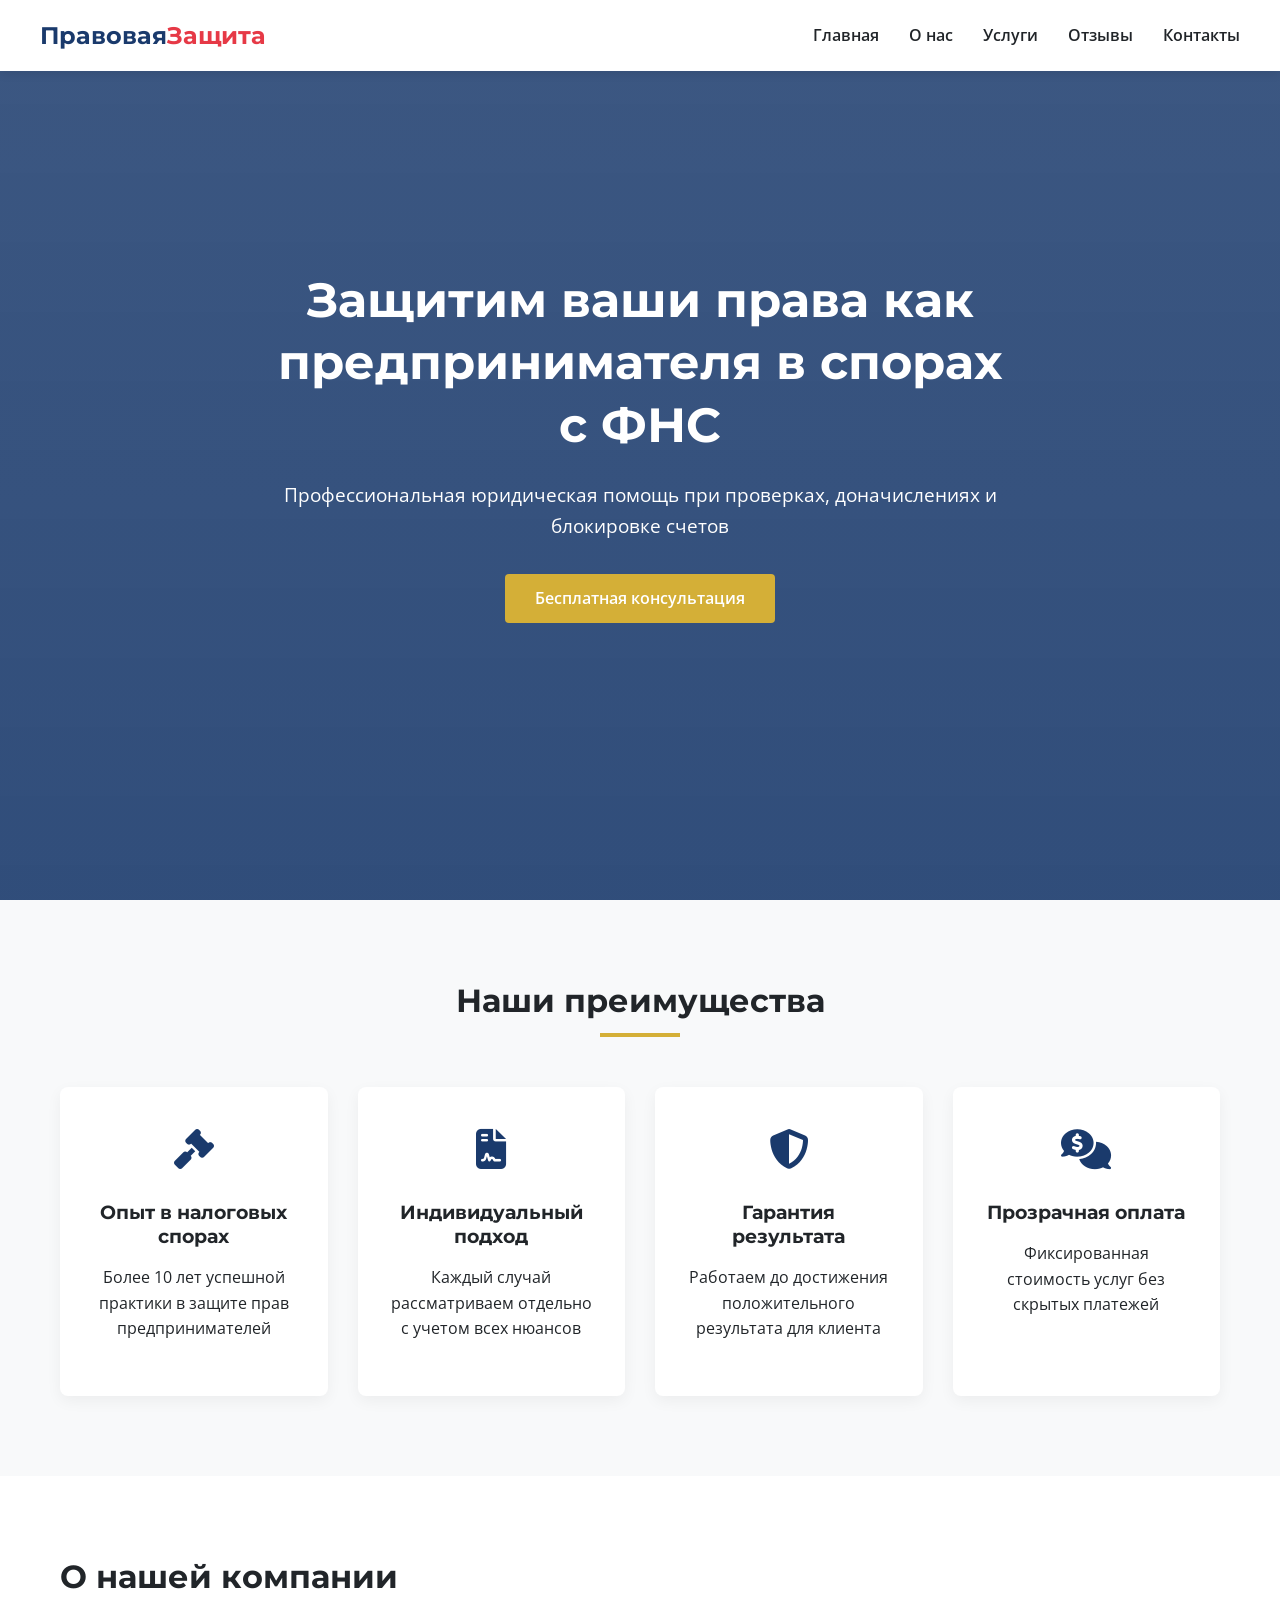
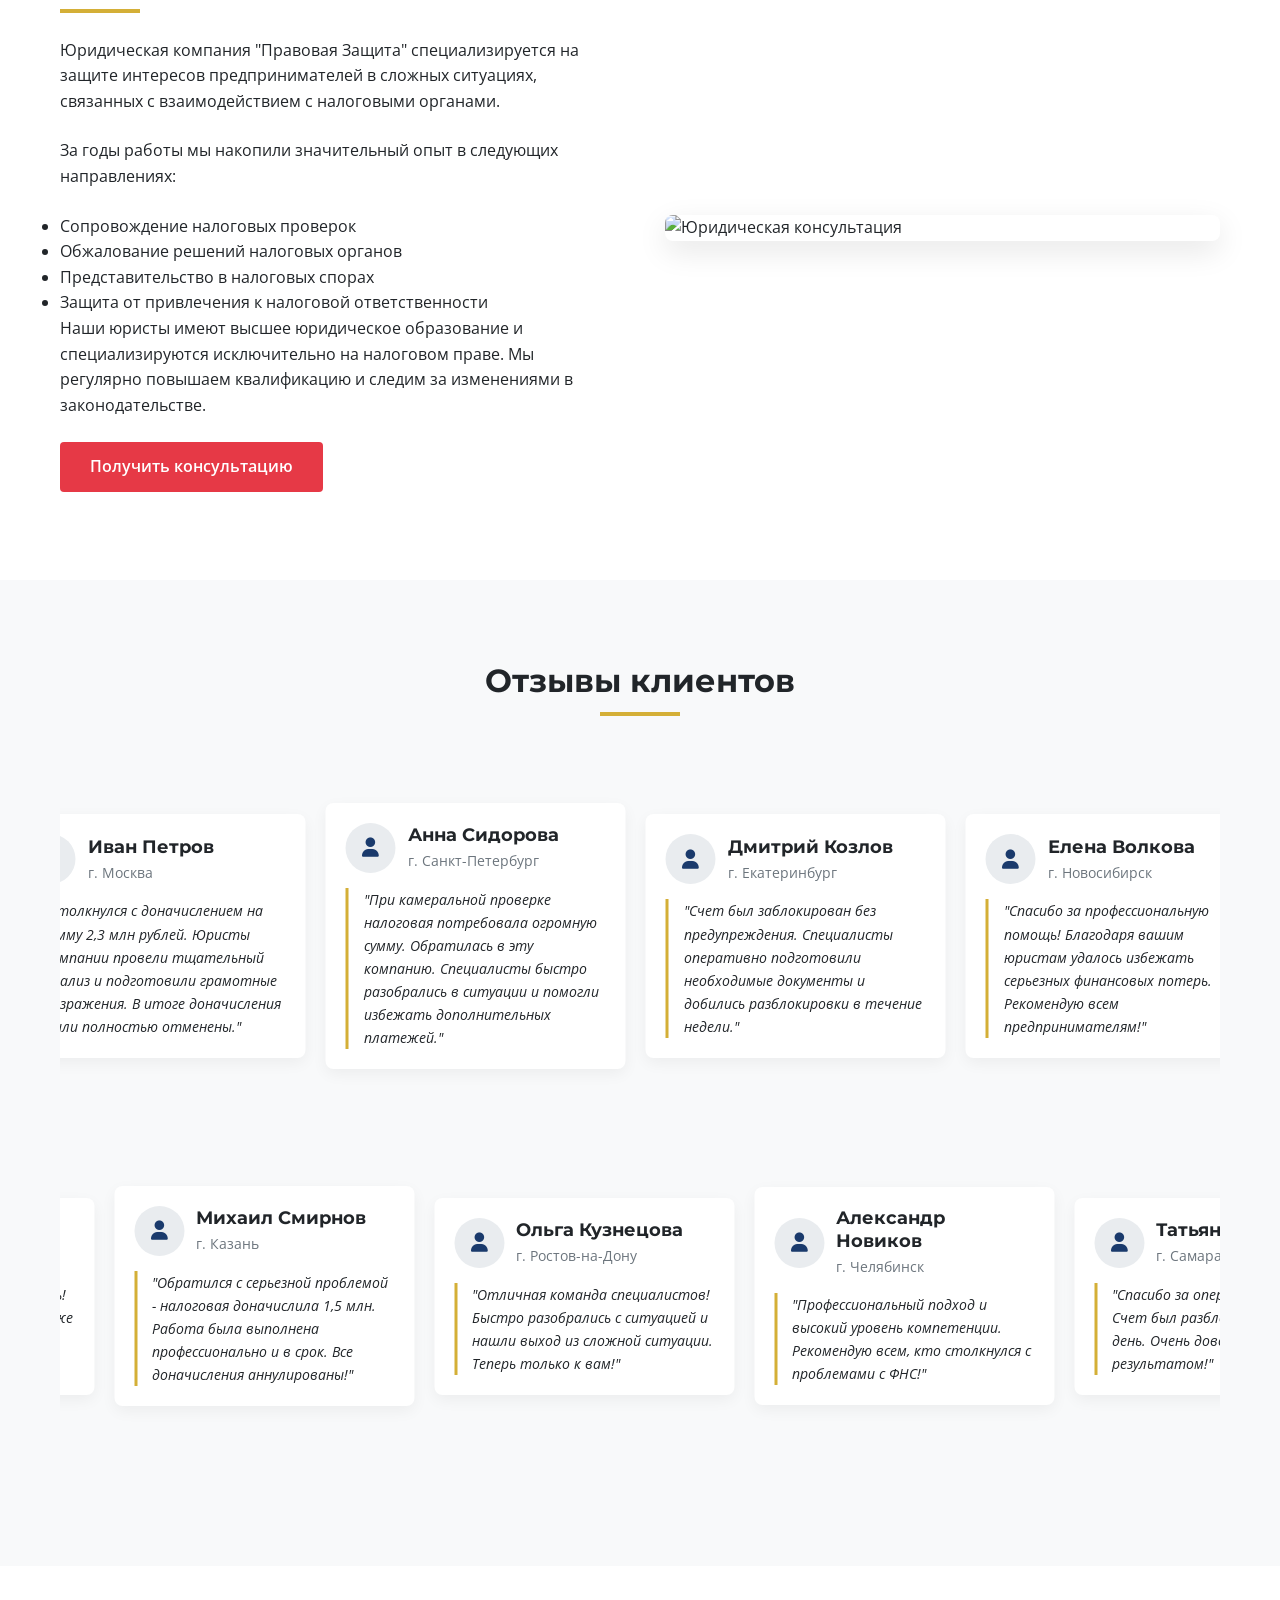
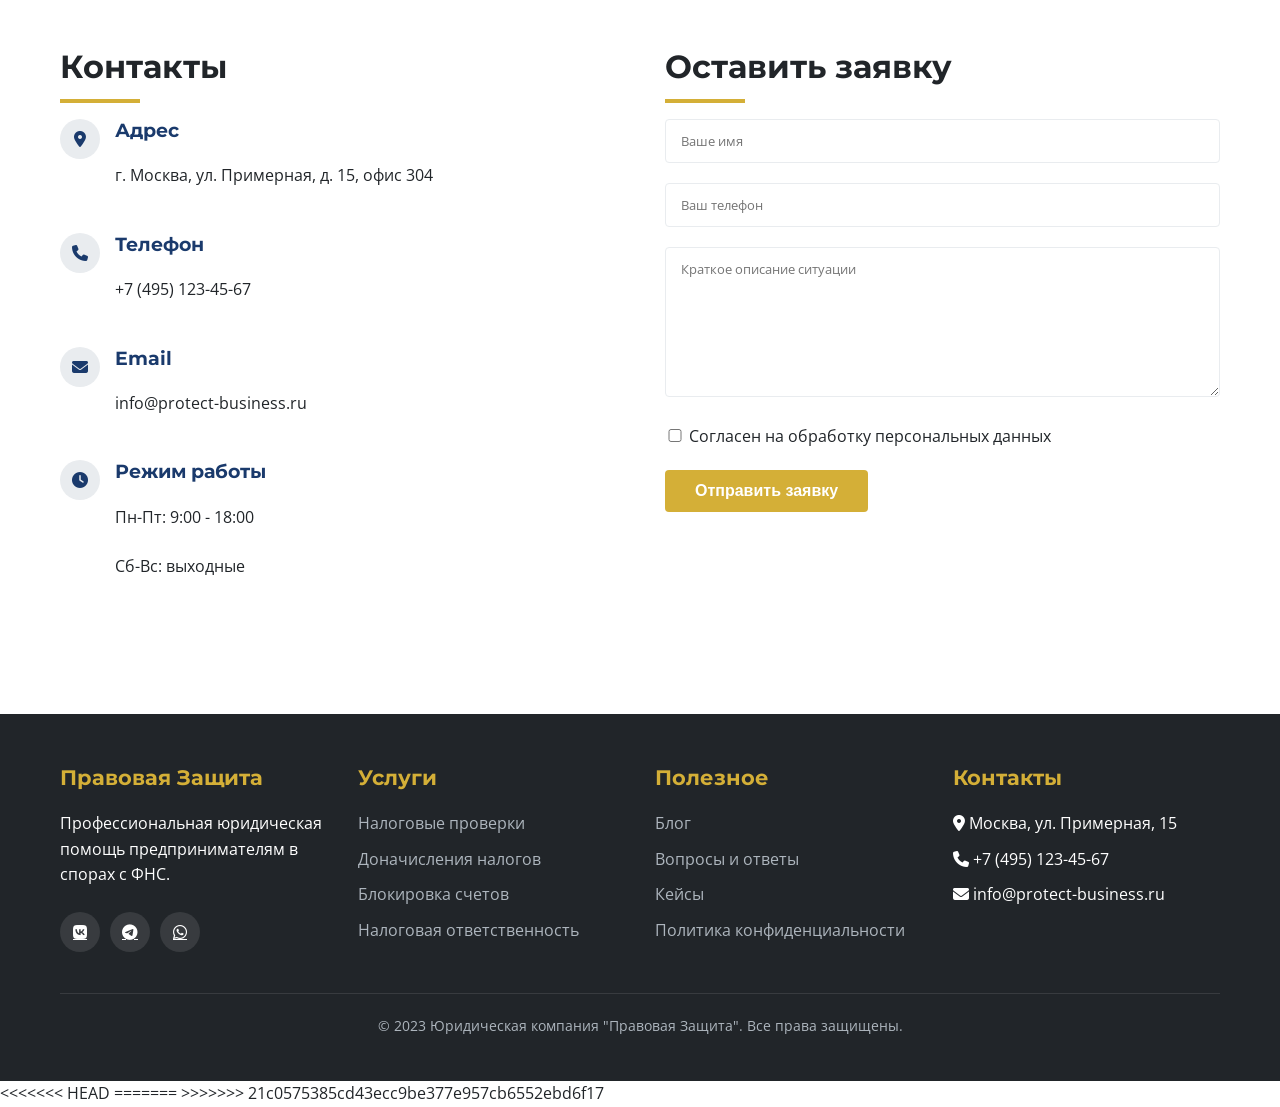
==== commit a3c4a43b: "Update index.html" ====
--- a/index.html
+++ b/index.html
@@ -329,7 +329,7 @@
                     </div>
                     <div class="form-group">
                         <label>
-                            <input type="checkbox" required> Согласен на обработку персональных данных
+                            <input type="checkbox" style="width: 20px;" required> Согласен на обработку персональных данных
                         </label>
                     </div>
                     <button type="submit" class="btn btn-accent">Отправить заявку</button>
@@ -392,3 +392,4 @@
 =======
 </html>
 >>>>>>> 21c0575385cd43ecc9be377e957cb6552ebd6f17
+
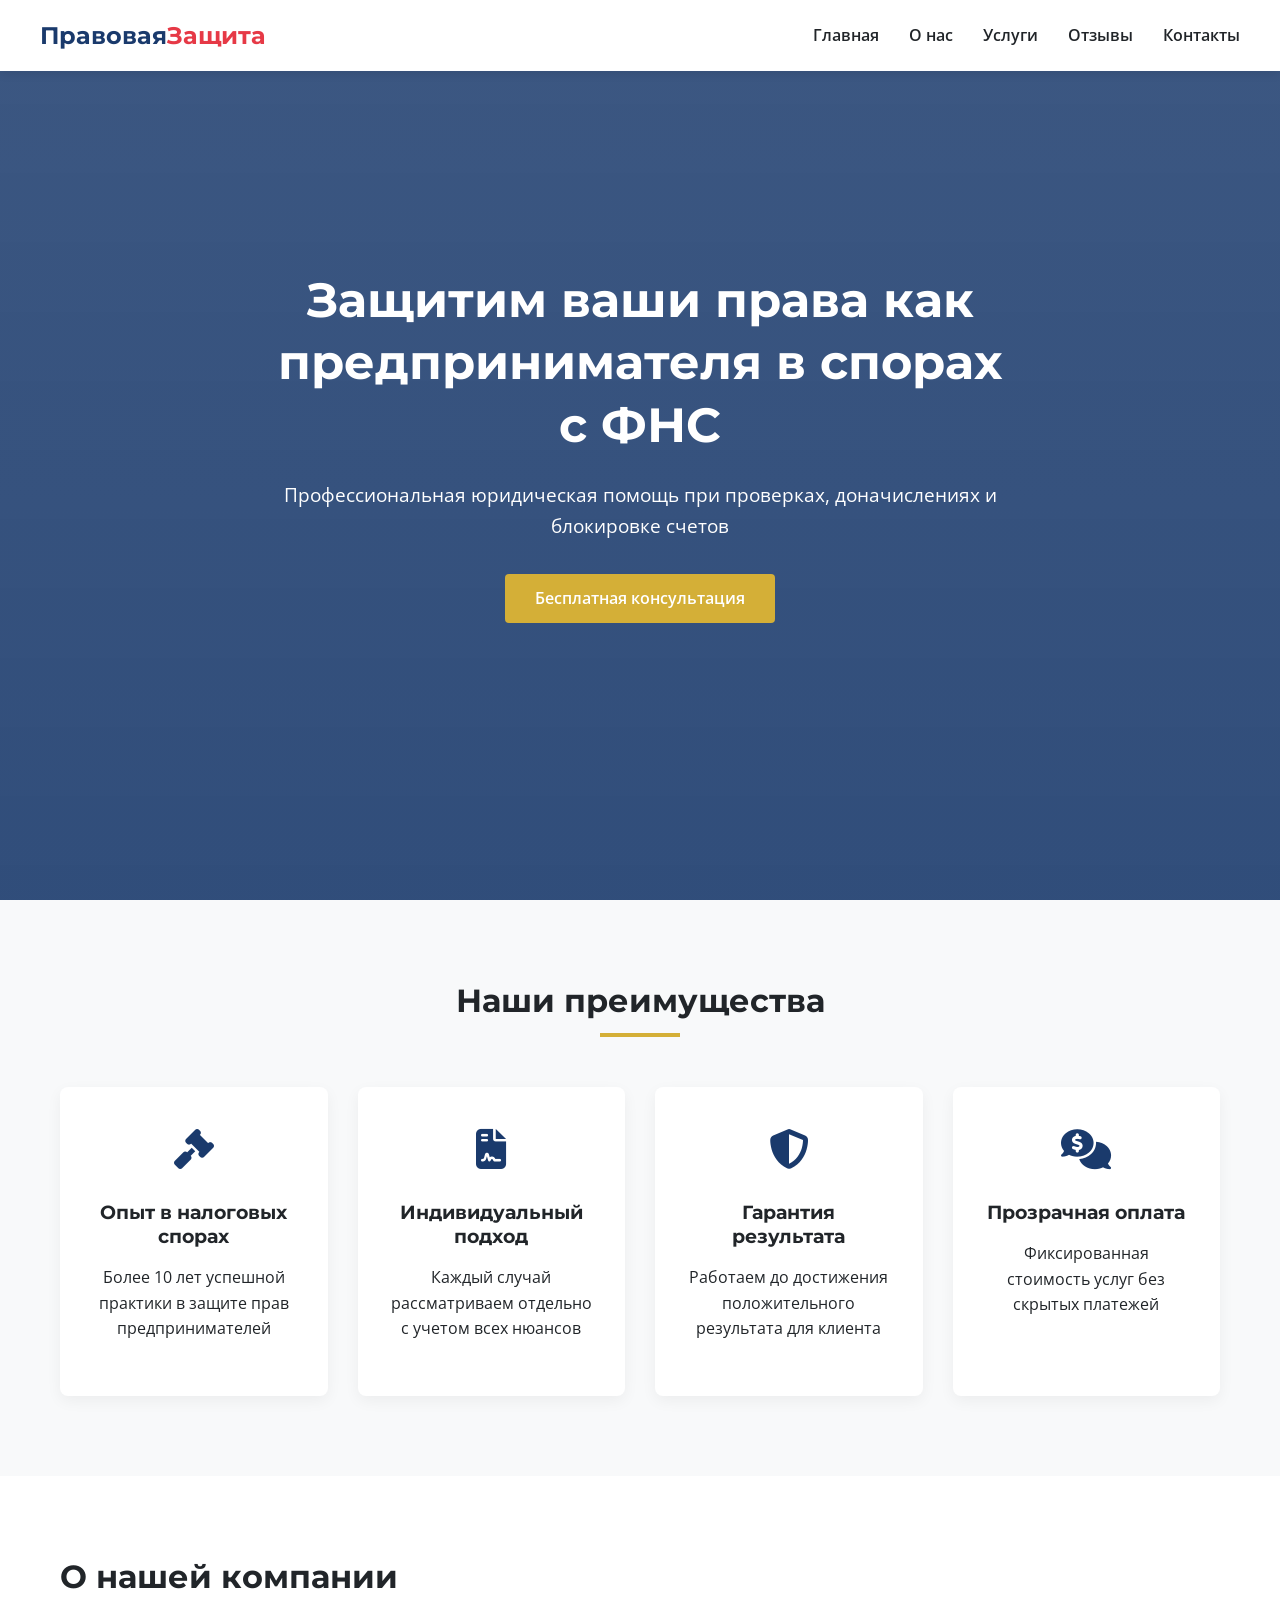
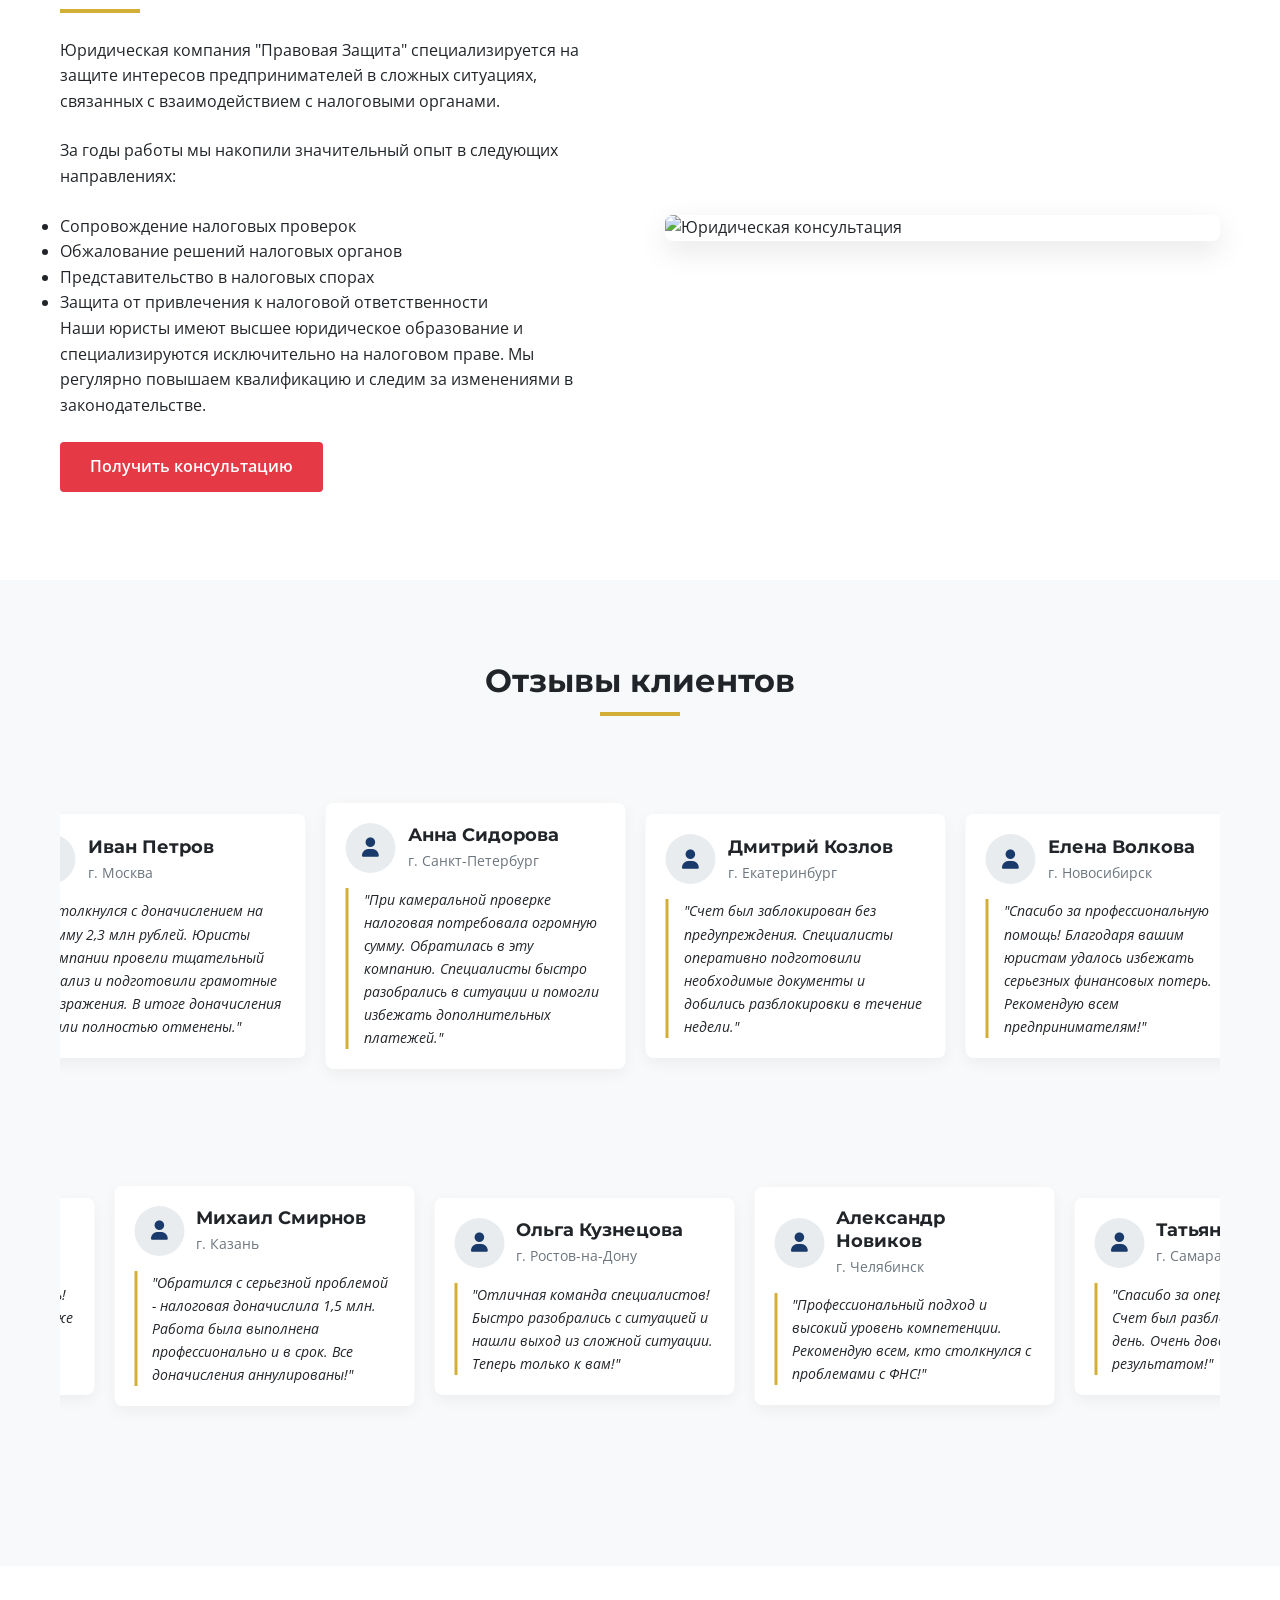
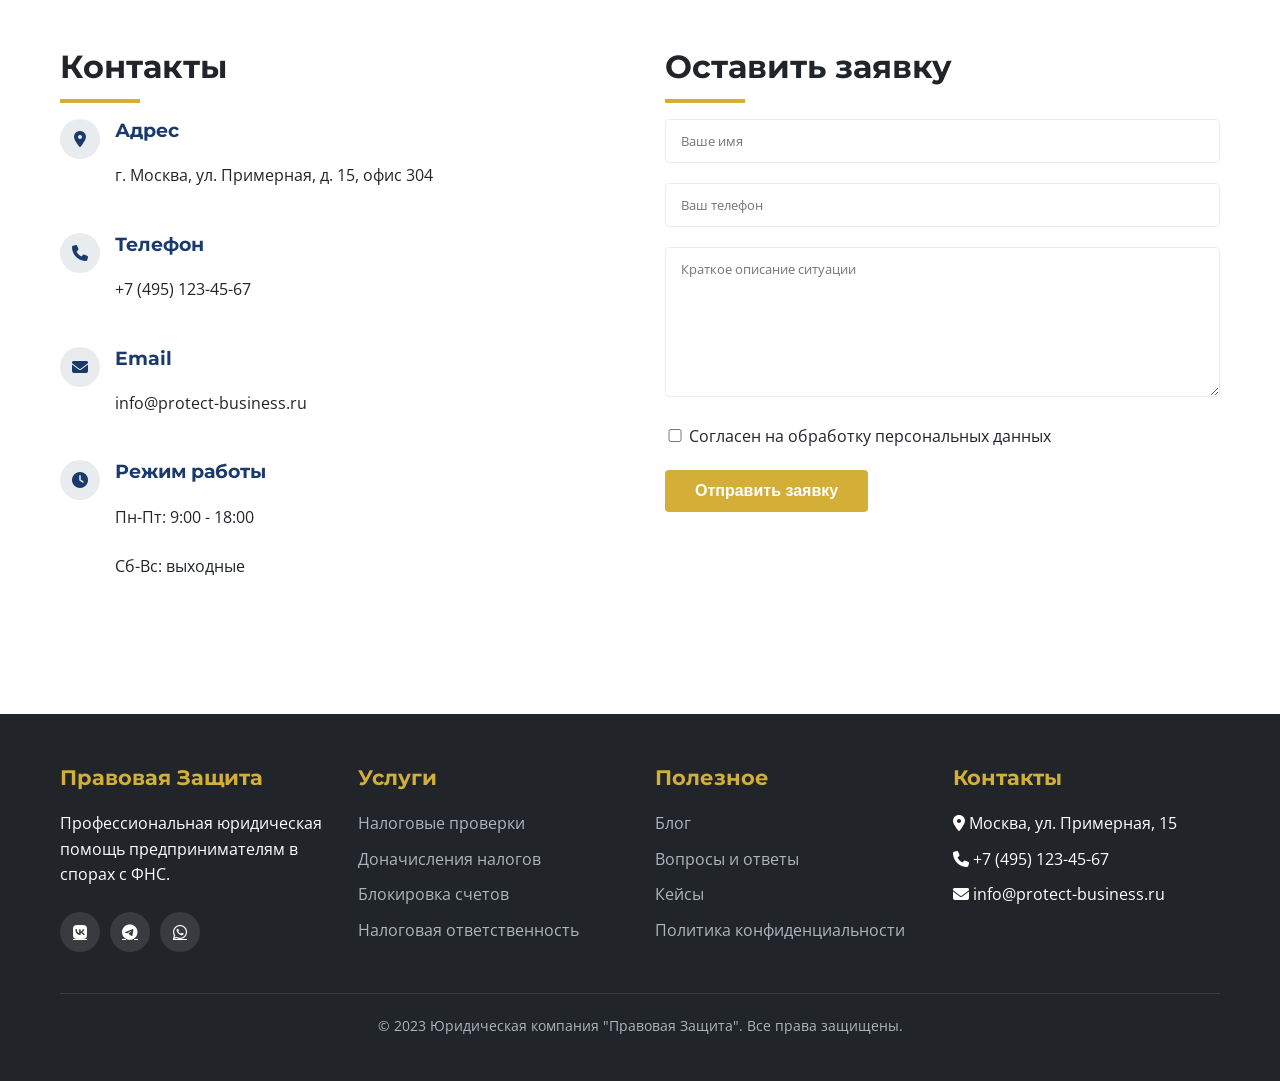
==== commit 21d81527: "Update index.html" ====
--- a/index.html
+++ b/index.html
@@ -386,10 +386,4 @@
 
     <script src="main.js"></script>
 </body>
-<<<<<<< HEAD
-
 </html>
-=======
-</html>
->>>>>>> 21c0575385cd43ecc9be377e957cb6552ebd6f17
-
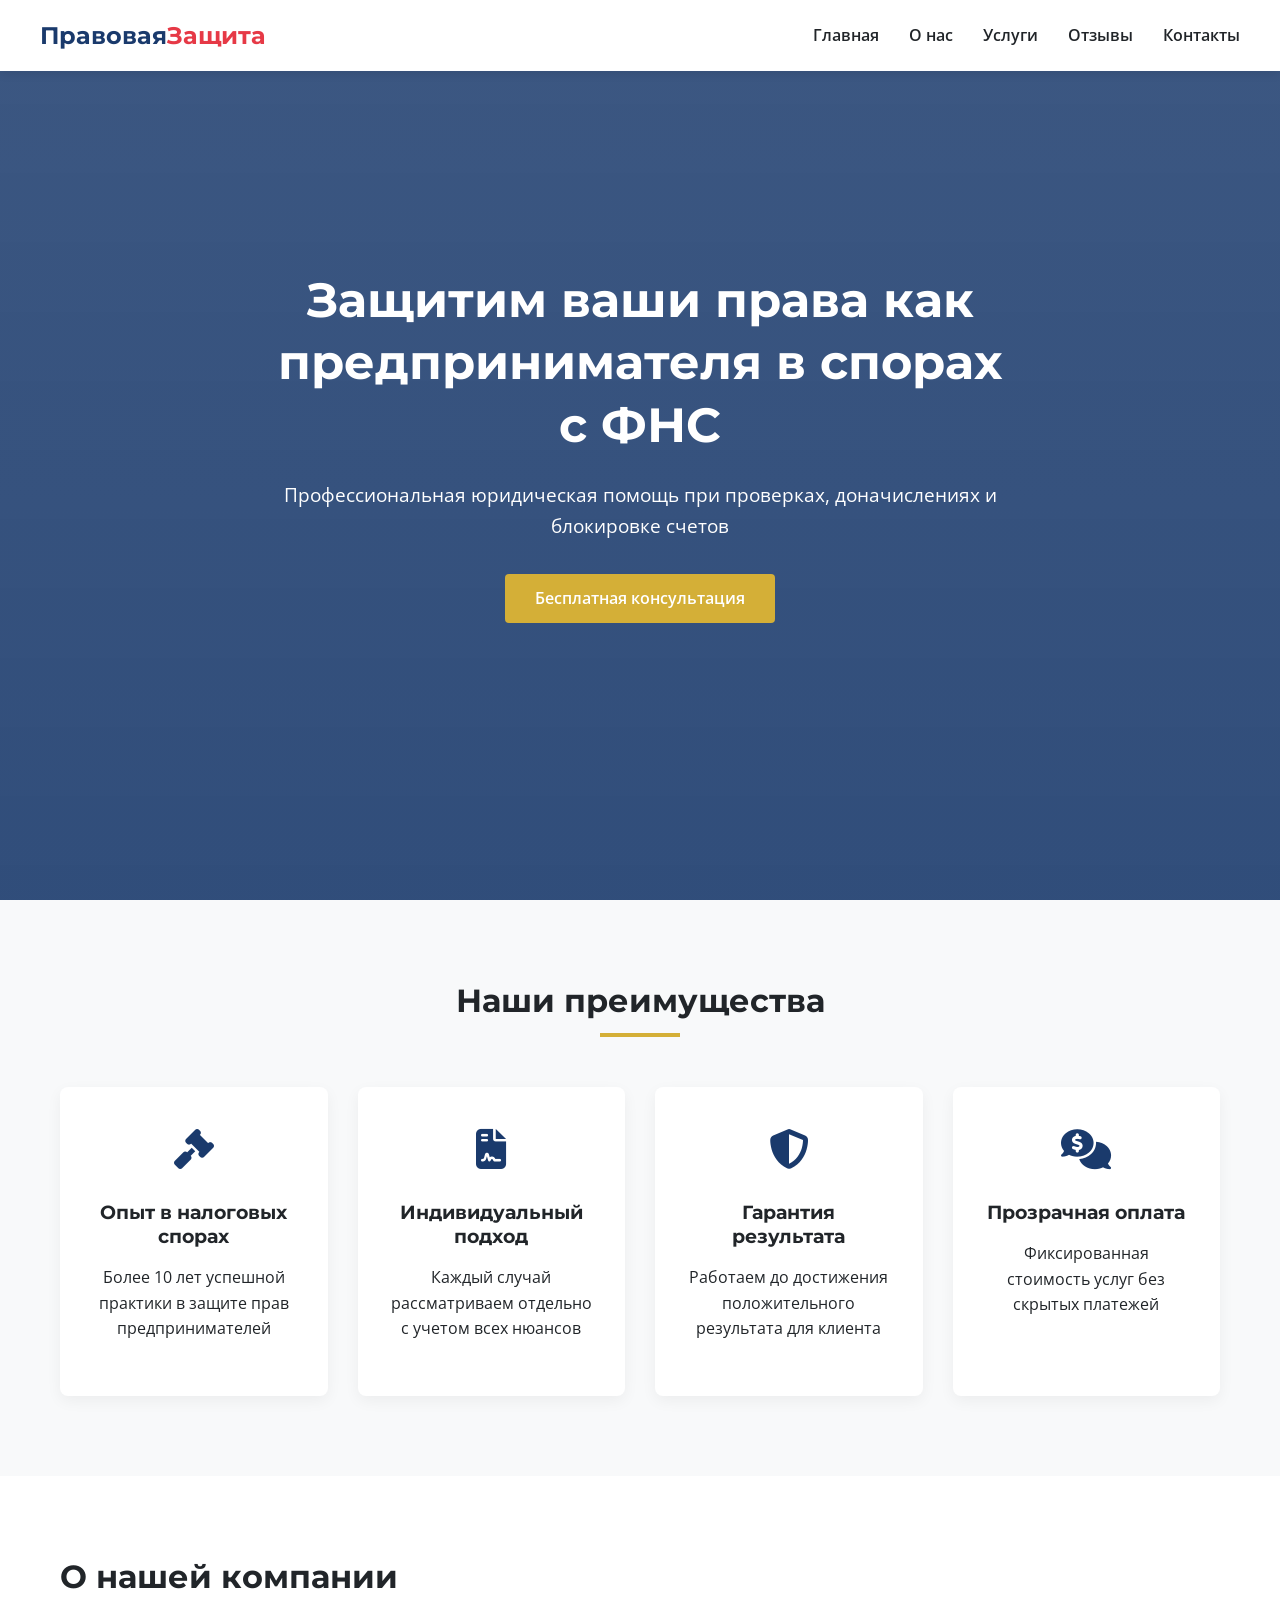
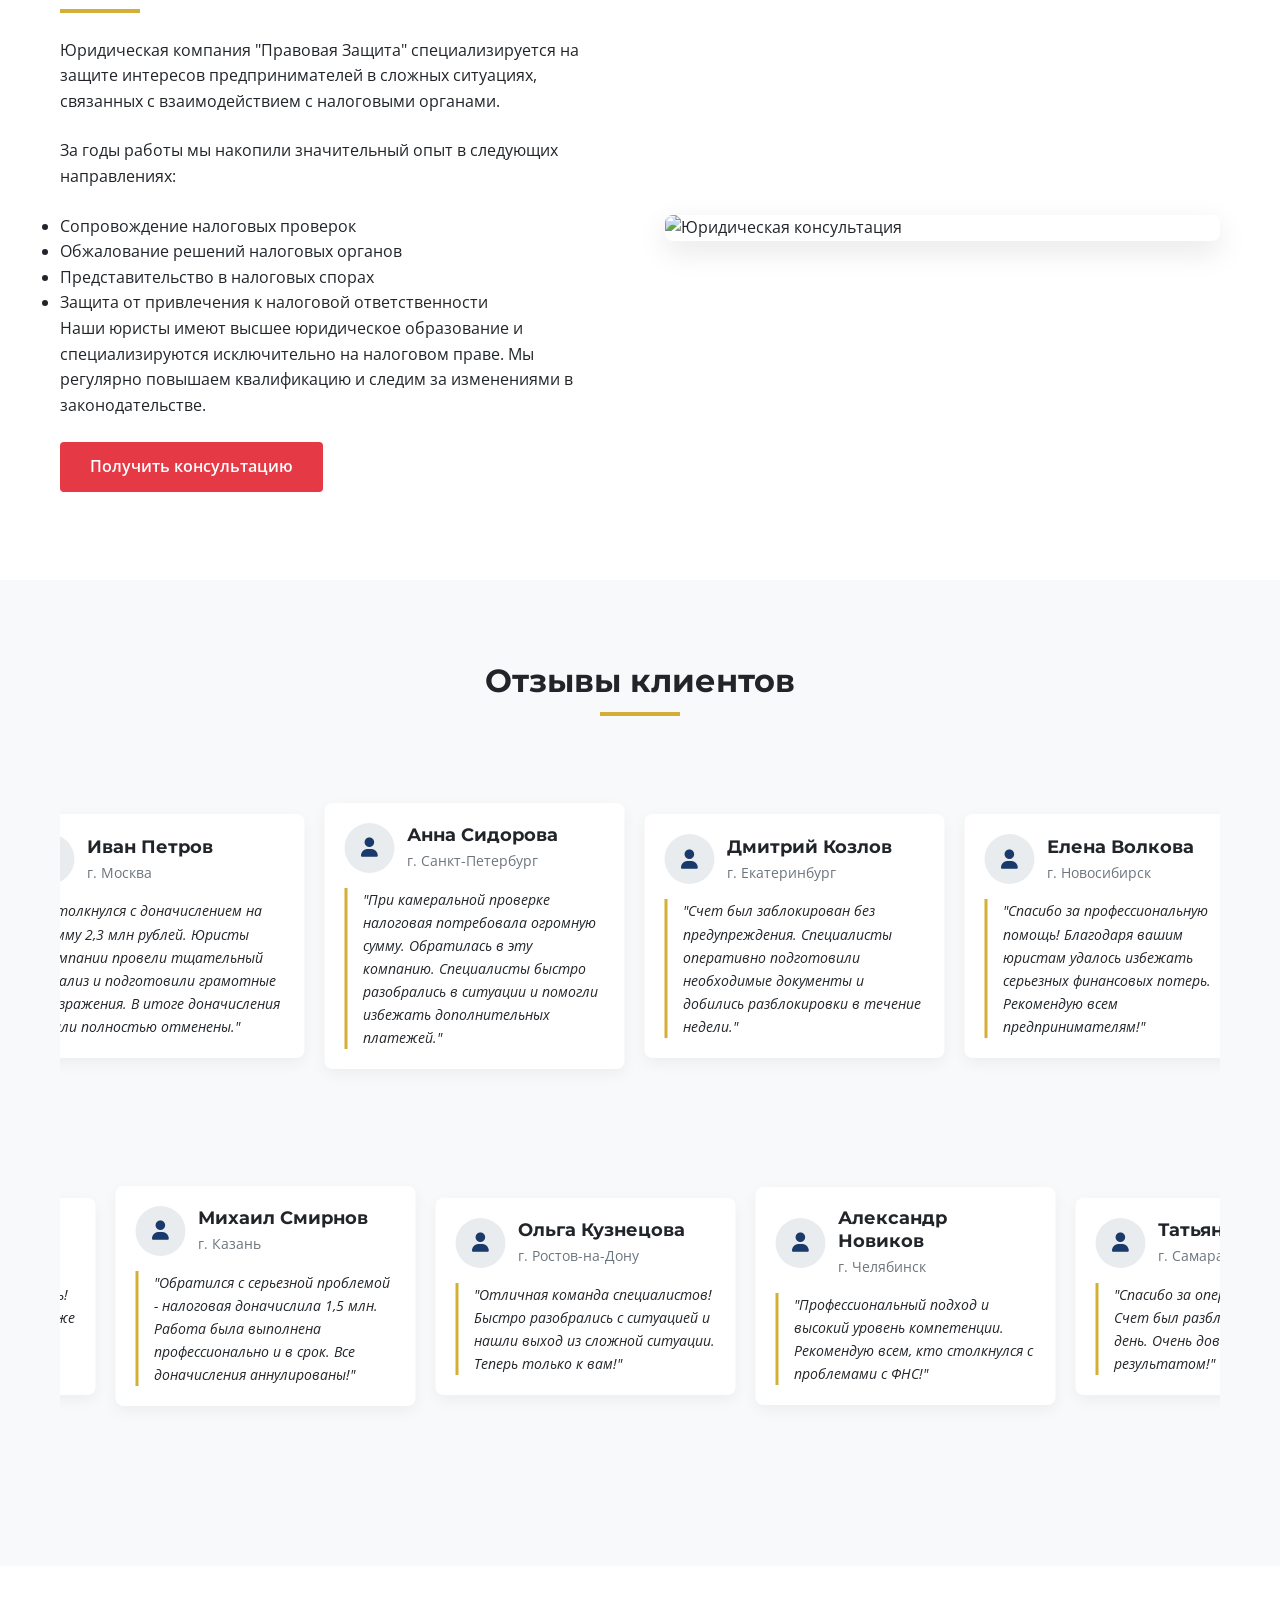
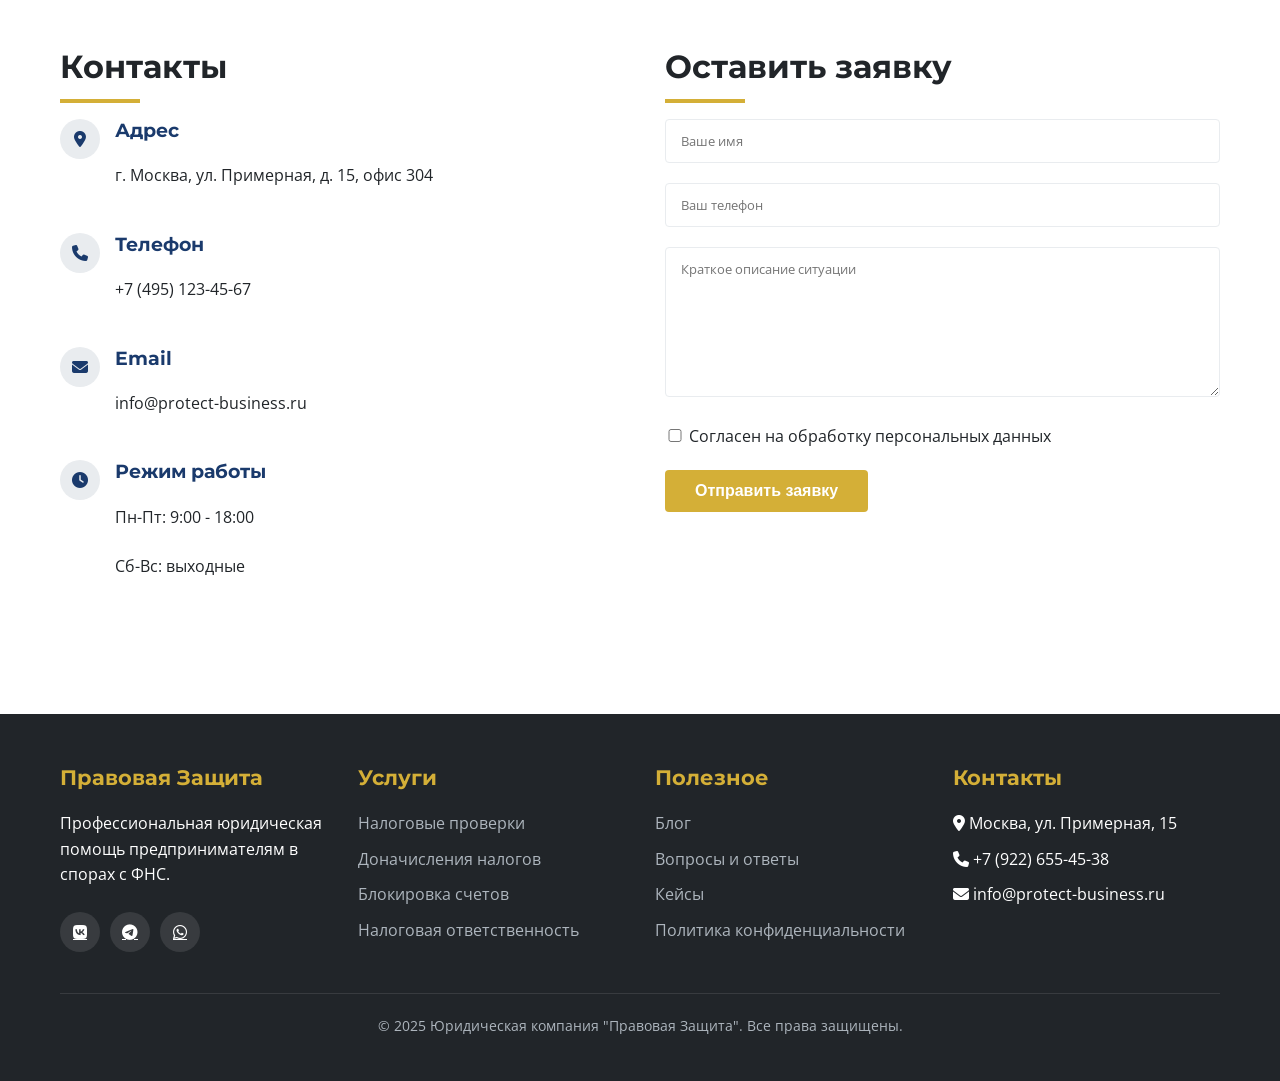
==== commit cf071084: "Update index.html" ====
--- a/index.html
+++ b/index.html
@@ -373,13 +373,13 @@
                     <h3>Контакты</h3>
                     <ul>
                         <li><i class="fas fa-map-marker-alt"></i> Москва, ул. Примерная, 15</li>
-                        <li><i class="fas fa-phone"></i> +7 (495) 123-45-67</li>
+                        <li><i class="fas fa-phone"></i> +7 (922) 655-45-38</li>
                         <li><i class="fas fa-envelope"></i> info@protect-business.ru</li>
                     </ul>
                 </div>
             </div>
             <div class="copyright">
-                <p>&copy; 2023 Юридическая компания "Правовая Защита". Все права защищены.</p>
+                <p>&copy; 2025 Юридическая компания "Правовая Защита". Все права защищены.</p>
             </div>
         </div>
     </footer>
@@ -387,3 +387,4 @@
     <script src="main.js"></script>
 </body>
 </html>
+
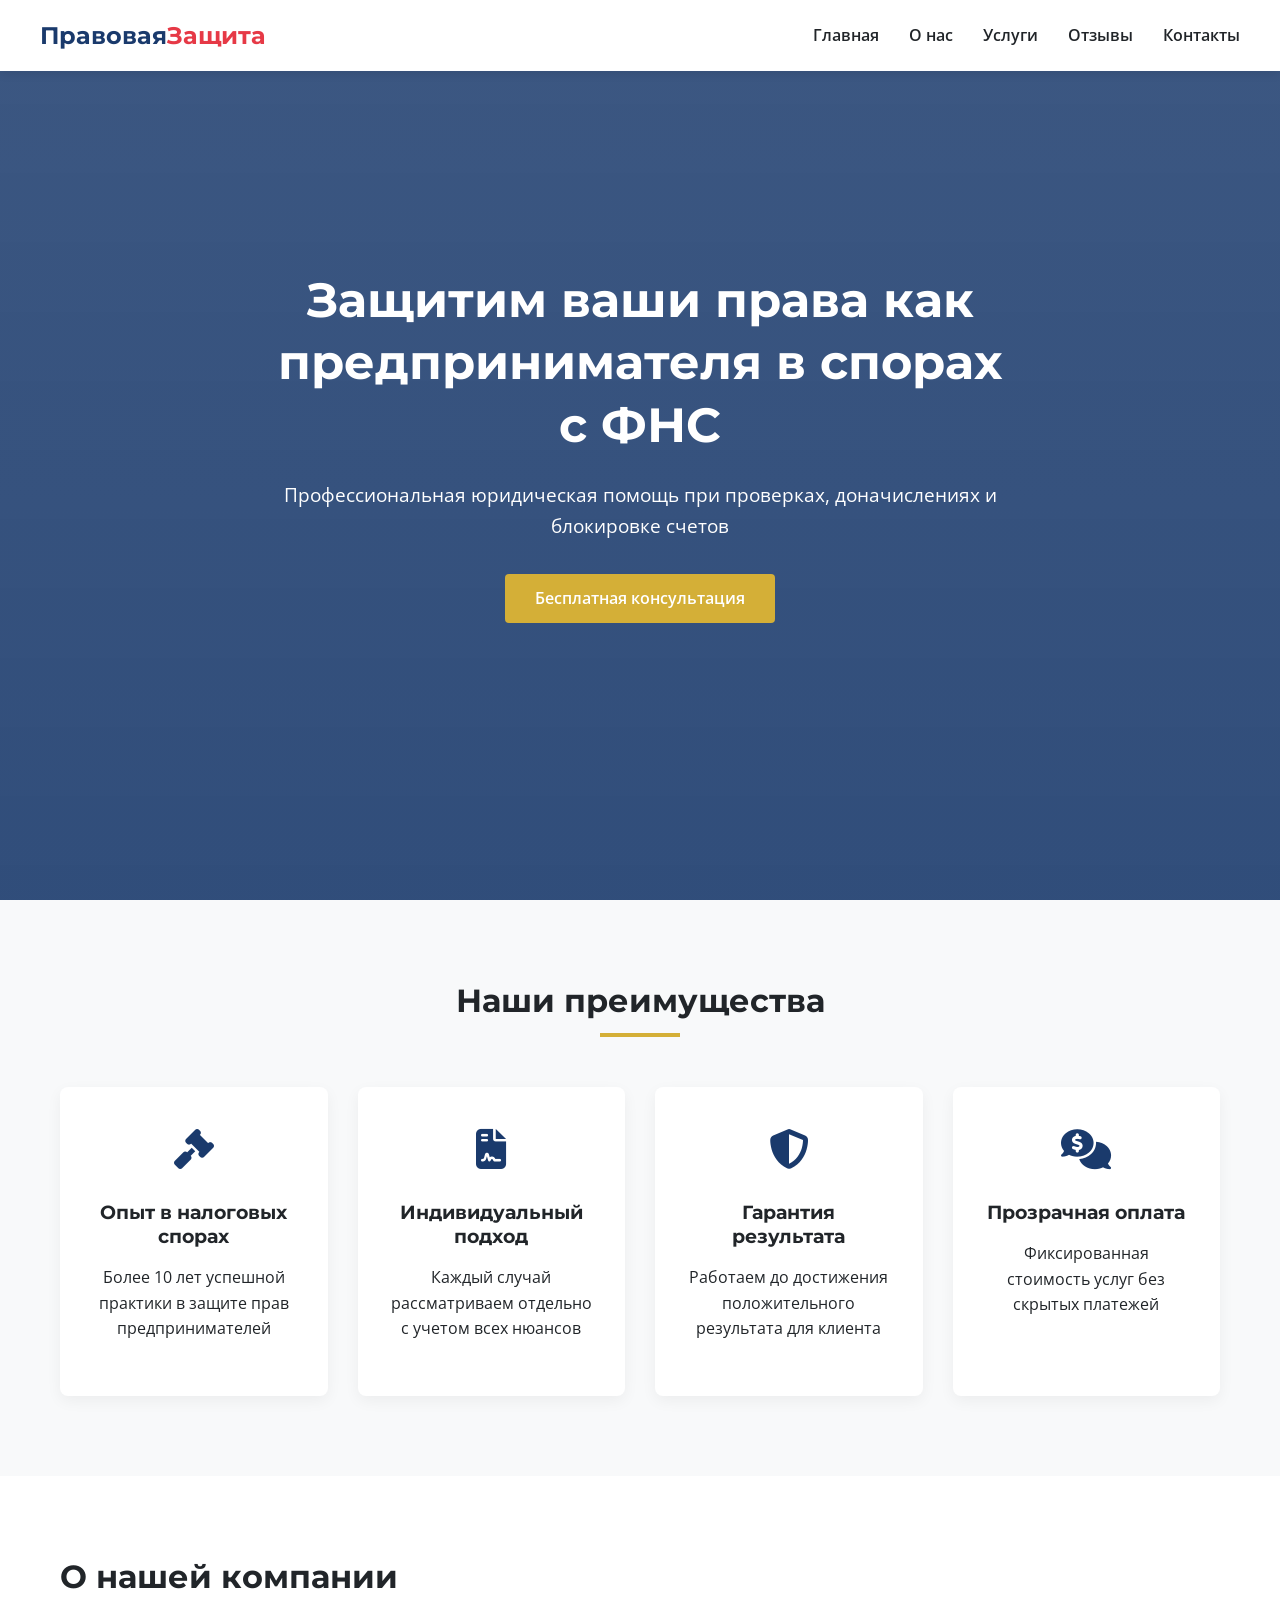
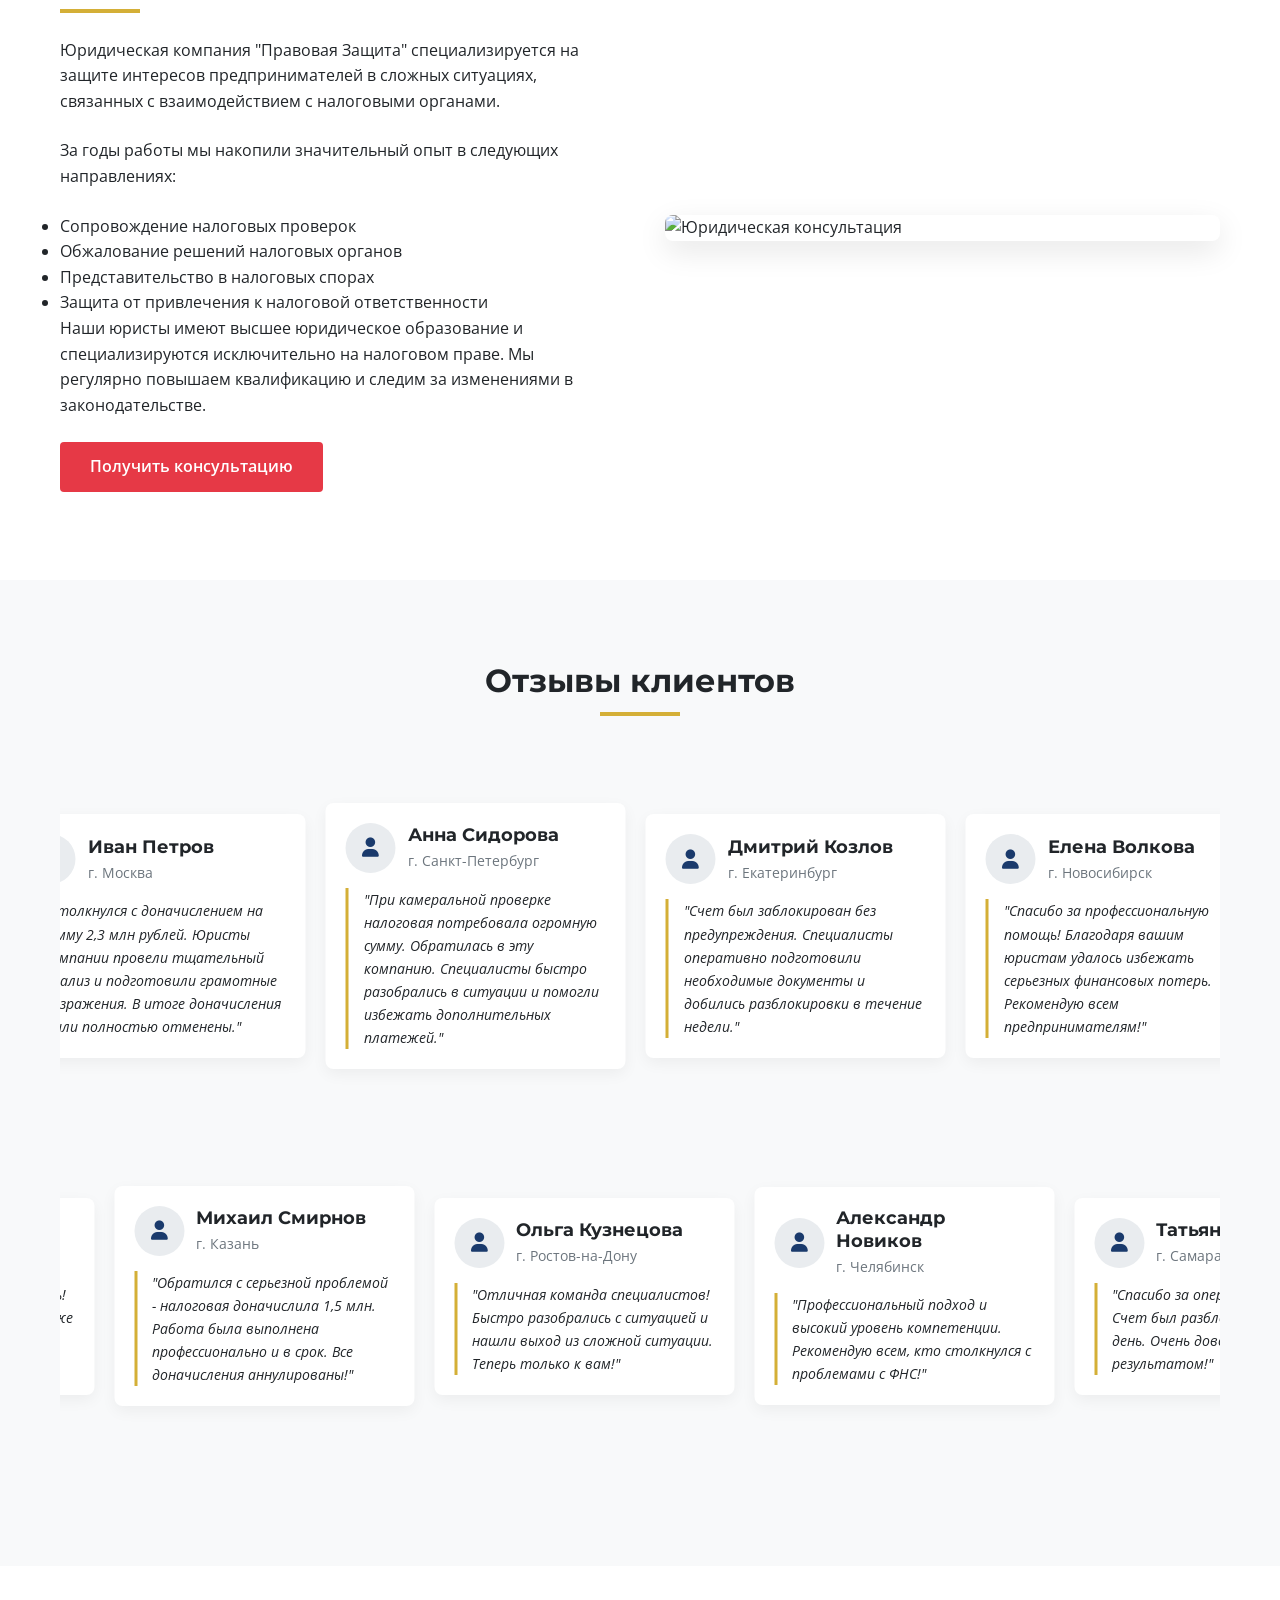
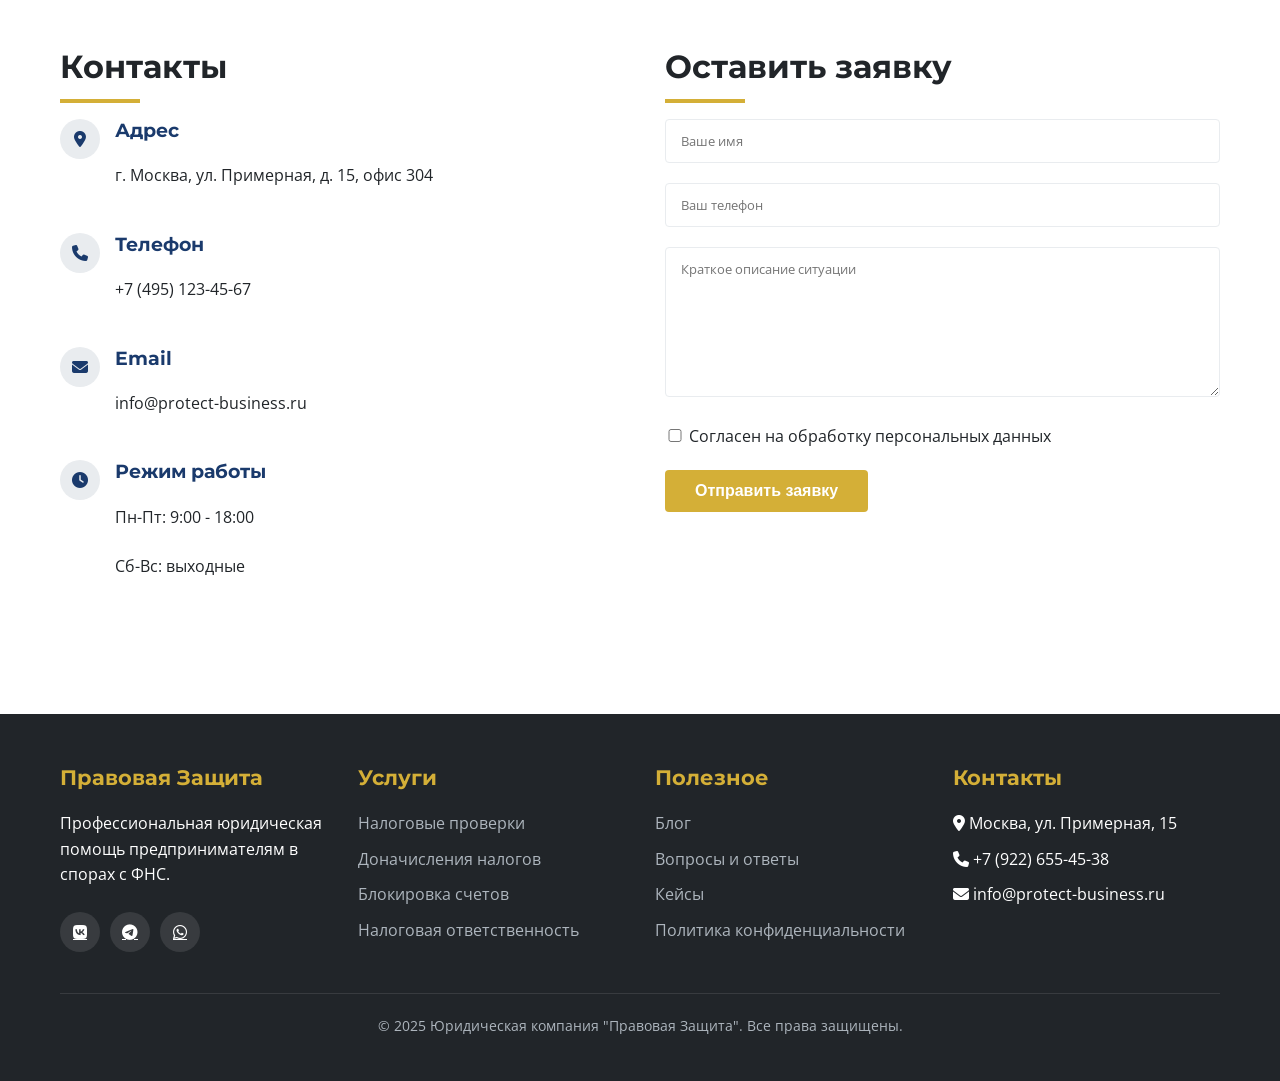
==== commit b6622efb: "Update index.html" ====
--- a/index.html
+++ b/index.html
@@ -41,9 +41,8 @@
         content="https://images.unsplash.com/photo-1589829545856-d10d557cf95f?ixlib=rb-4.0.3&auto=format&fit=crop&w=1200&h=630&q=80">
 
     <!-- Favicon -->
-    <link rel="icon" type="image/png" sizes="32x32" href="favicon-32x32.png">
-    <link rel="icon" type="image/png" sizes="16x16" href="favicon-16x16.png">
-    <link rel="apple-touch-icon" sizes="180x180" href="apple-touch-icon.png">
+    <link rel="icon" type="image/png" sizes="256x256" href="favicon.ico">
+    <link rel="apple-touch-icon" sizes="180x180" href="apple.png">
 
     <!-- Стили и шрифты -->
     <link rel="stylesheet" href="https://cdnjs.cloudflare.com/ajax/libs/font-awesome/6.4.0/css/all.min.css">
@@ -388,3 +387,4 @@
 </body>
 </html>
 
+
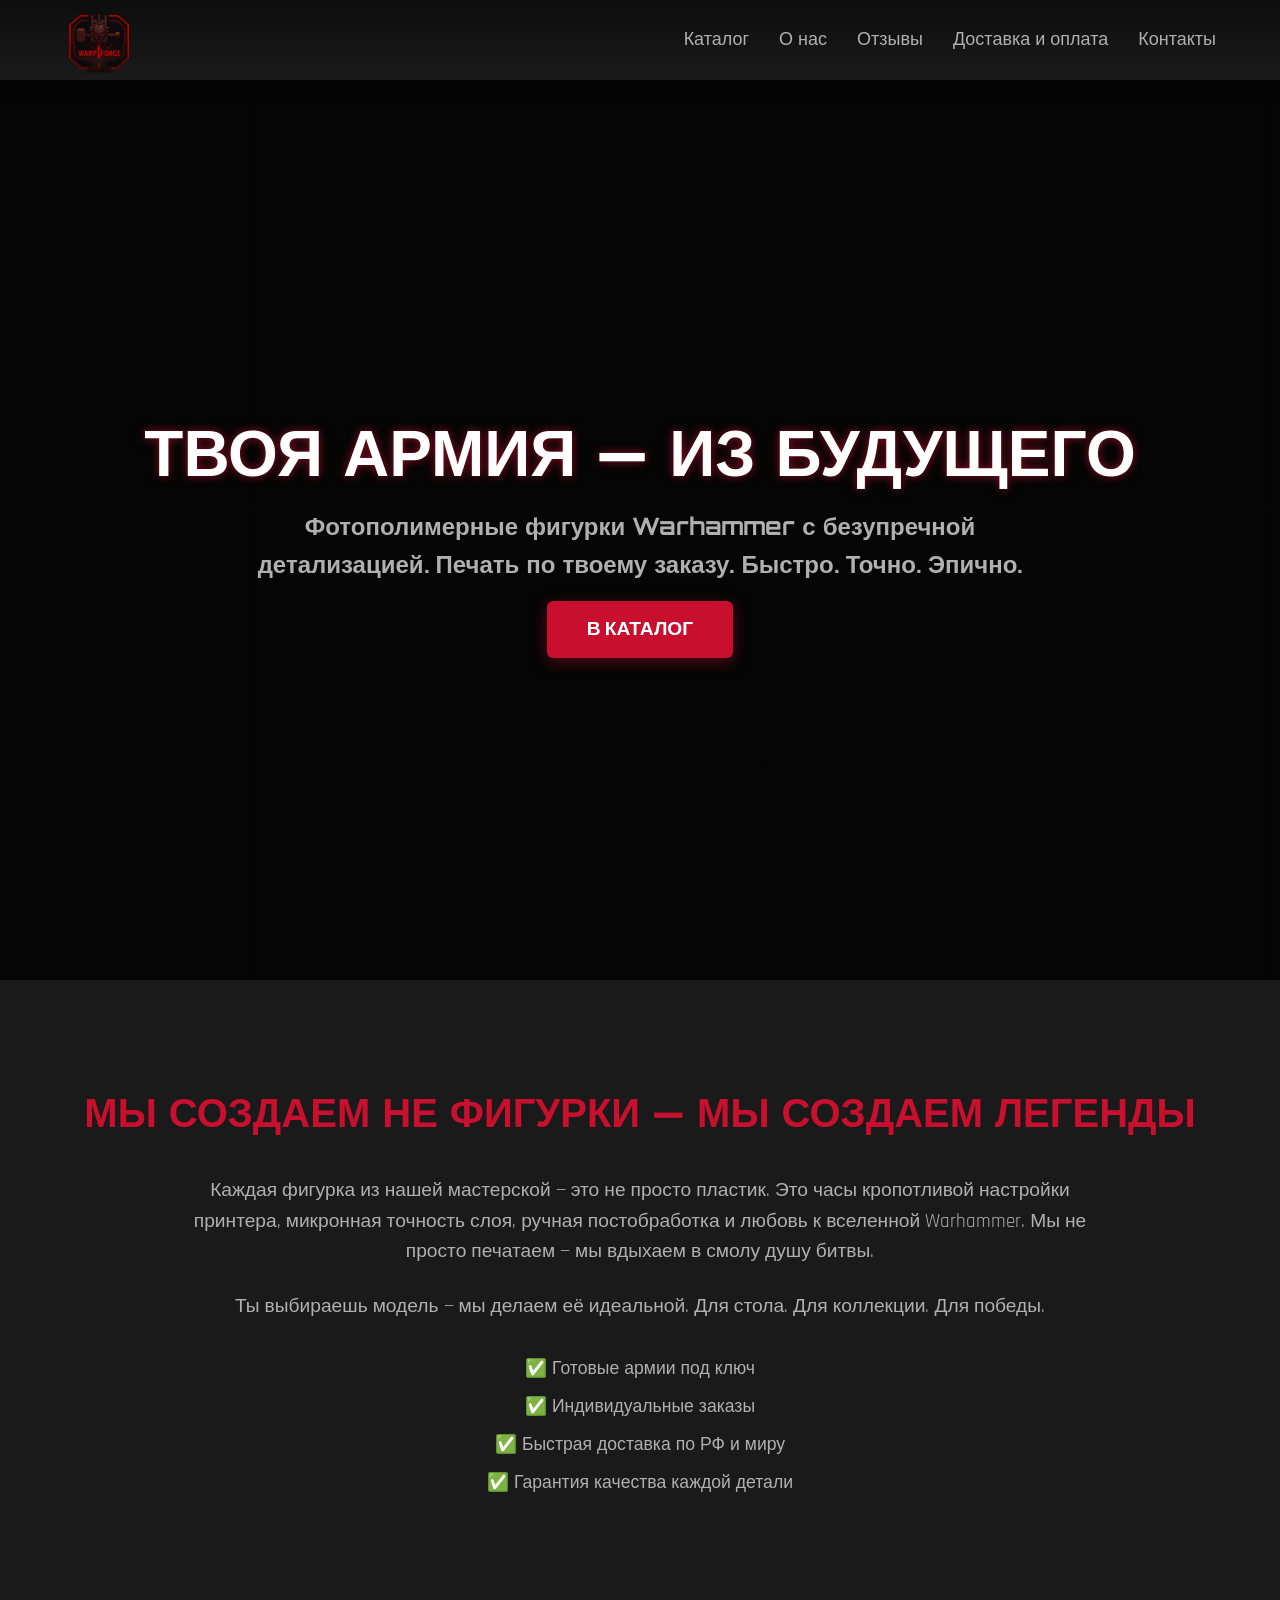
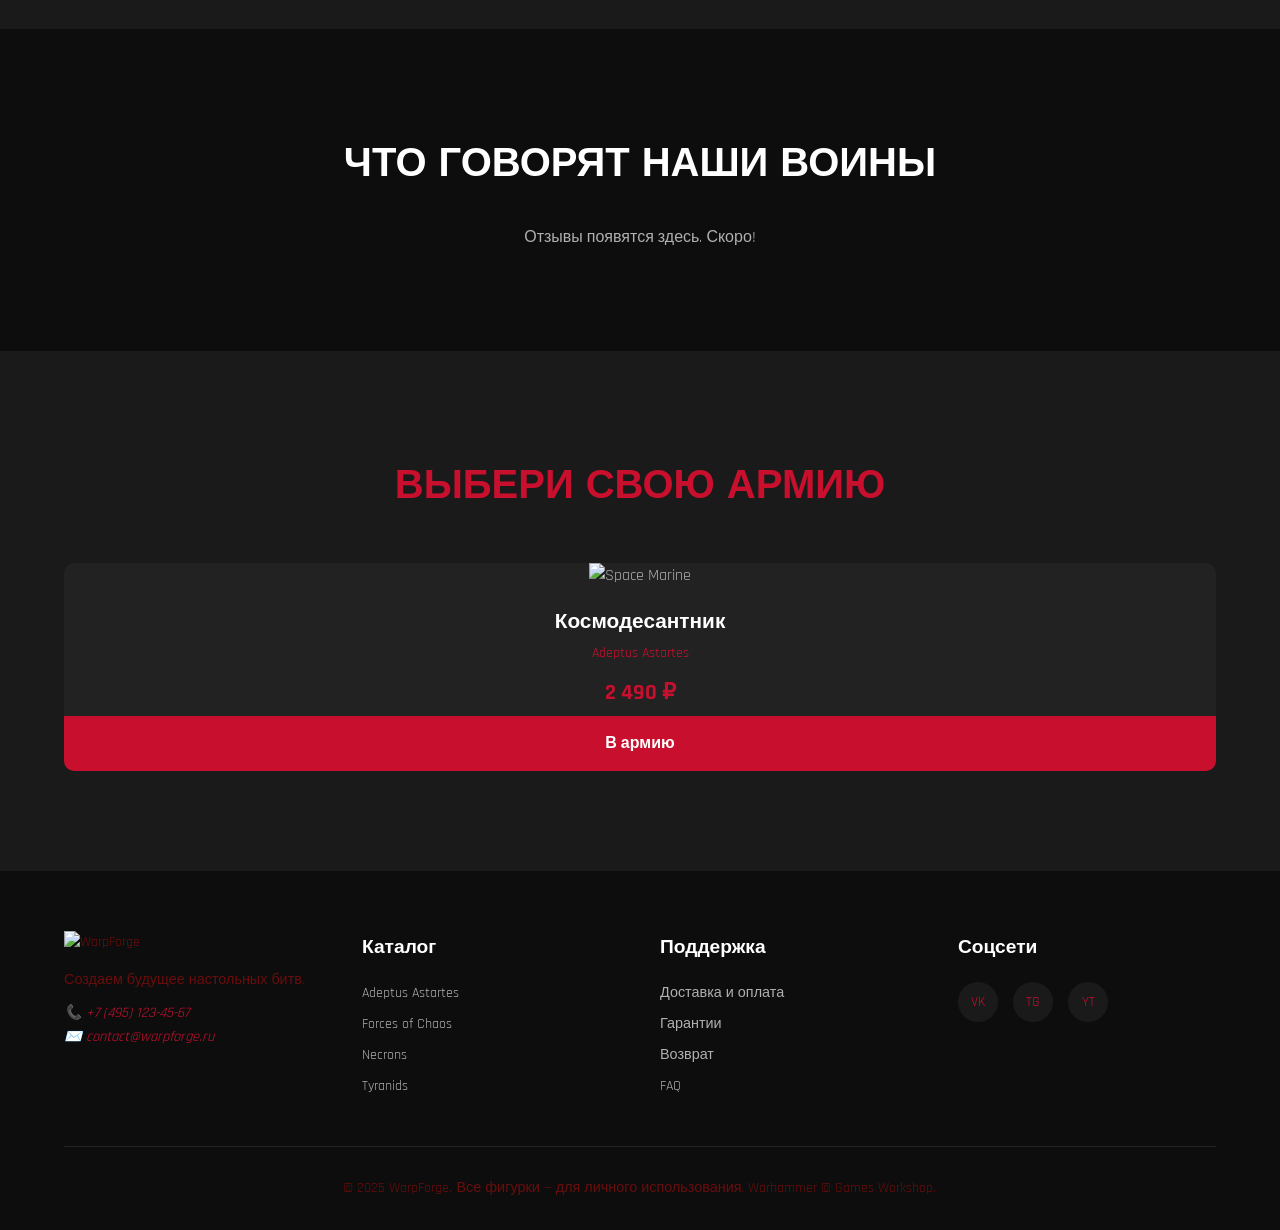
==== commit 852502c4: "first commit" ====
--- a/index.html
+++ b/index.html
@@ -1,390 +1,183 @@
-<!DOCTYPE html>
-<html lang="ru">
-
-<head>
-    <meta charset="UTF-8">
-    <meta name="viewport" content="width=device-width, initial-scale=1.0">
-
-    <!-- Основные метатеги -->
-    <title>Защита прав предпринимателей | Юридическая помощь при спорах с ФНС</title>
-    <meta name="description"
-        content="Профессиональная юридическая защита предпринимателей при налоговых проверках, доначислениях и блокировке счетов. Бесплатная консультация.">
-    <meta name="keywords"
-        content="юрист, налоговые споры, ФНС, защита прав предпринимателя, налоговая проверка, доначисление налогов">
-    <meta name="author" content="Правовая Защита">
-    <meta name="robots" content="index, follow">
-
-    <!-- Open Graph / Facebook -->
-    <meta property="og:type" content="website">
-    <meta property="og:url" content="https://unlucky666god.github.io/">
-    <meta property="og:title" content="Защита прав предпринимателей | Юридическая помощь при спорах с ФНС">
-    <meta property="og:description"
-        content="Профессиональная юридическая защита предпринимателей при налоговых проверках, доначислениях и блокировке счетов. Бесплатная консультация.">
-    <meta property="og:image"
-        content="https://images.unsplash.com/photo-1589829545856-d10d557cf95f?ixlib=rb-4.0.3&auto=format&fit=crop&w=1200&h=630&q=80">
-    <meta property="og:image:width" content="1200">
-    <meta property="og:image:height" content="630">
-    <meta property="og:site_name" content="Правовая Защита">
-    <meta property="og:locale" content="ru_RU">
-
-    <!-- Twitter -->
-    <meta property="twitter:card" content="summary_large_image">
-    <meta property="twitter:url" content="https://unlucky666god.github.io/">
-    <meta property="twitter:title" content="Защита прав предпринимателей | Юридическая помощь при спорах с ФНС">
-    <meta property="twitter:description"
-        content="Профессиональная юридическая защита предпринимателей при налоговых проверках, доначислениях и блокировке счетов. Бесплатная консультация.">
-    <meta property="twitter:image"
-        content="https://images.unsplash.com/photo-1589829545856-d10d557cf95f?ixlib=rb-4.0.3&auto=format&fit=crop&w=1200&h=630&q=80">
-
-    <!-- VK -->
-    <meta property="vk:image"
-        content="https://images.unsplash.com/photo-1589829545856-d10d557cf95f?ixlib=rb-4.0.3&auto=format&fit=crop&w=1200&h=630&q=80">
-
-    <!-- Favicon -->
-    <link rel="icon" type="image/png" sizes="256x256" href="favicon.ico">
-    <link rel="apple-touch-icon" sizes="180x180" href="apple.png">
-
-    <!-- Стили и шрифты -->
-    <link rel="stylesheet" href="https://cdnjs.cloudflare.com/ajax/libs/font-awesome/6.4.0/css/all.min.css">
-    <link
-        href="https://fonts.googleapis.com/css2?family=Montserrat:wght@400;500;600;700&family=Open+Sans:wght@400;600&display=swap"
-        rel="stylesheet">
-    <link rel="stylesheet" href="styles.css">
-</head>
-
-<body>
-    <!-- Header -->
-    <header>
-        <div class="container header-container">
-            <div class="logo">
-                <h1>Правовая<span>Защита</span></h1>
-            </div>
-            <div class="mobile-menu">
-                <i class="fas fa-bars"></i>
-            </div>
-            <nav>
-                <ul>
-                    <li><a href="#home">Главная</a></li>
-                    <li><a href="#about">О нас</a></li>
-                    <li><a href="#services">Услуги</a></li>
-                    <li><a href="#reviews">Отзывы</a></li>
-                    <li><a href="#contact">Контакты</a></li>
-                </ul>
-            </nav>
-        </div>
-    </header>
-
-    <!-- Hero Section -->
-    <section class="hero" id="home">
-        <div class="hero-overlay"></div>
-        <div class="hero-image">
-            <img src="https://images.unsplash.com/photo-1589829545856-d10d557cf95f?ixlib=rb-4.0.3"
-                alt="Юридическая защита">
-        </div>
-        <div class="container hero-content">
-            <div class="hero-text">
-                <h1>Защитим ваши права как предпринимателя в спорах с ФНС</h1>
-                <p>Профессиональная юридическая помощь при проверках, доначислениях и блокировке счетов</p>
-                <a href="#contact" class="btn btn-accent">Бесплатная консультация</a>
-            </div>
-        </div>
-    </section>
-
-    <!-- Features Section -->
-    <section class="features">
-        <div class="container">
-            <div class="section-title">
-                <h2>Наши преимущества</h2>
-            </div>
-            <div class="features-grid">
-                <div class="feature-card">
-                    <div class="feature-icon">
-                        <i class="fas fa-gavel"></i>
-                    </div>
-                    <h3>Опыт в налоговых спорах</h3>
-                    <p>Более 10 лет успешной практики в защите прав предпринимателей</p>
-                </div>
-                <div class="feature-card">
-                    <div class="feature-icon">
-                        <i class="fas fa-file-contract"></i>
-                    </div>
-                    <h3>Индивидуальный подход</h3>
-                    <p>Каждый случай рассматриваем отдельно с учетом всех нюансов</p>
-                </div>
-                <div class="feature-card">
-                    <div class="feature-icon">
-                        <i class="fas fa-shield-alt"></i>
-                    </div>
-                    <h3>Гарантия результата</h3>
-                    <p>Работаем до достижения положительного результата для клиента</p>
-                </div>
-                <div class="feature-card">
-                    <div class="feature-icon">
-                        <i class="fas fa-comments-dollar"></i>
-                    </div>
-                    <h3>Прозрачная оплата</h3>
-                    <p>Фиксированная стоимость услуг без скрытых платежей</p>
-                </div>
-            </div>
-        </div>
-    </section>
-
-    <!-- About Section -->
-    <section class="about" id="about">
-        <div class="container about-content">
-            <div class="about-text">
-                <h2>О нашей компании</h2>
-                <p>Юридическая компания "Правовая Защита" специализируется на защите интересов предпринимателей в
-                    сложных ситуациях, связанных с взаимодействием с налоговыми органами.</p>
-                <p>За годы работы мы накопили значительный опыт в следующих направлениях:</p>
-                <ul>
-                    <li>Сопровождение налоговых проверок</li>
-                    <li>Обжалование решений налоговых органов</li>
-                    <li>Представительство в налоговых спорах</li>
-                    <li>Защита от привлечения к налоговой ответственности</li>
-                </ul>
-                <p>Наши юристы имеют высшее юридическое образование и специализируются исключительно на налоговом праве.
-                    Мы регулярно повышаем квалификацию и следим за изменениями в законодательстве.</p>
-                <a href="#contact" class="btn">Получить консультацию</a>
-            </div>
-            <div class="about-image">
-                <img src="https://images.unsplash.com/photo-1589829545856-d10d557cf95f?ixlib=rb-4.0.3&auto=format&fit=crop&w=600&h=500&q=80"
-                    alt="Юридическая консультация">
-            </div>
-        </div>
-    </section>
-
-    <!-- Reviews Section -->
-    <section class="reviews" id="reviews">
-        <div class="container">
-            <div class="section-title">
-                <h2>Отзывы клиентов</h2>
-            </div>
-
-            <div class="reviews-container">
-                <!-- Первая строка карусели (движется влево) -->
-                <div class="carousel-wrapper">
-                    <div class="carousel-track carousel-left" data-direction="left">
-                        <!-- Оригинальные отзывы -->
-                        <div class="review-card">
-                            <div class="review-header">
-                                <div class="review-avatar"><i class="fas fa-user"></i></div>
-                                <div class="review-info">
-                                    <h4>Иван Петров</h4>
-                                    <p>г. Москва</p>
-                                </div>
-                            </div>
-                            <p class="review-text">"Столкнулся с доначислением на сумму 2,3 млн рублей. Юристы компании
-                                провели тщательный анализ и подготовили грамотные возражения. В итоге доначисления были
-                                полностью отменены."</p>
-                        </div>
-                        <div class="review-card">
-                            <div class="review-header">
-                                <div class="review-avatar"><i class="fas fa-user"></i></div>
-                                <div class="review-info">
-                                    <h4>Анна Сидорова</h4>
-                                    <p>г. Санкт-Петербург</p>
-                                </div>
-                            </div>
-                            <p class="review-text">"При камеральной проверке налоговая потребовала огромную сумму.
-                                Обратилась в эту компанию. Специалисты быстро разобрались в ситуации и помогли избежать
-                                дополнительных платежей."</p>
-                        </div>
-                        <div class="review-card">
-                            <div class="review-header">
-                                <div class="review-avatar"><i class="fas fa-user"></i></div>
-                                <div class="review-info">
-                                    <h4>Дмитрий Козлов</h4>
-                                    <p>г. Екатеринбург</p>
-                                </div>
-                            </div>
-                            <p class="review-text">"Счет был заблокирован без предупреждения. Специалисты оперативно
-                                подготовили необходимые документы и добились разблокировки в течение недели."</p>
-                        </div>
-                        <div class="review-card">
-                            <div class="review-header">
-                                <div class="review-avatar"><i class="fas fa-user"></i></div>
-                                <div class="review-info">
-                                    <h4>Елена Волкова</h4>
-                                    <p>г. Новосибирск</p>
-                                </div>
-                            </div>
-                            <p class="review-text">"Спасибо за профессиональную помощь! Благодаря вашим юристам удалось
-                                избежать серьезных финансовых потерь. Рекомендую всем предпринимателям!"</p>
-                        </div>
-                    </div>
-                </div>
-
-                <!-- Вторая строка карусели (движется вправо) -->
-                <div class="carousel-wrapper">
-                    <div class="carousel-track carousel-right" data-direction="right">
-                        <!-- Оригинальные отзывы -->
-                        <div class="review-card">
-                            <div class="review-header">
-                                <div class="review-avatar"><i class="fas fa-user"></i></div>
-                                <div class="review-info">
-                                    <h4>Михаил Смирнов</h4>
-                                    <p>г. Казань</p>
-                                </div>
-                            </div>
-                            <p class="review-text">"Обратился с серьезной проблемой - налоговая доначислила 1,5 млн.
-                                Работа была выполнена профессионально и в срок. Все доначисления аннулированы!"</p>
-                        </div>
-                        <div class="review-card">
-                            <div class="review-header">
-                                <div class="review-avatar"><i class="fas fa-user"></i></div>
-                                <div class="review-info">
-                                    <h4>Ольга Кузнецова</h4>
-                                    <p>г. Ростов-на-Дону</p>
-                                </div>
-                            </div>
-                            <p class="review-text">"Отличная команда специалистов! Быстро разобрались с ситуацией и
-                                нашли выход из сложной ситуации. Теперь только к вам!"</p>
-                        </div>
-                        <div class="review-card">
-                            <div class="review-header">
-                                <div class="review-avatar"><i class="fas fa-user"></i></div>
-                                <div class="review-info">
-                                    <h4>Александр Новиков</h4>
-                                    <p>г. Челябинск</p>
-                                </div>
-                            </div>
-                            <p class="review-text">"Профессиональный подход и высокий уровень компетенции. Рекомендую
-                                всем, кто столкнулся с проблемами с ФНС!"</p>
-                        </div>
-                        <div class="review-card">
-                            <div class="review-header">
-                                <div class="review-avatar"><i class="fas fa-user"></i></div>
-                                <div class="review-info">
-                                    <h4>Татьяна Морозова</h4>
-                                    <p>г. Самара</p>
-                                </div>
-                            </div>
-                            <p class="review-text">"Спасибо за оперативную помощь! Счет был разблокирован в тот же день.
-                                Очень довольна результатом!"</p>
-                        </div>
-                    </div>
-                </div>
-            </div>
-        </div>
-    </section>
-
-    <!-- Contact Section -->
-    <section class="contact" id="contact">
-        <div class="container contact-container">
-            <div class="contact-info">
-                <h2>Контакты</h2>
-                <div class="contact-details">
-                    <div class="contact-item">
-                        <div class="contact-icon">
-                            <i class="fas fa-map-marker-alt"></i>
-                        </div>
-                        <div>
-                            <h3>Адрес</h3>
-                            <p>г. Москва, ул. Примерная, д. 15, офис 304</p>
-                        </div>
-                    </div>
-                    <div class="contact-item">
-                        <div class="contact-icon">
-                            <i class="fas fa-phone"></i>
-                        </div>
-                        <div>
-                            <h3>Телефон</h3>
-                            <p>+7 (495) 123-45-67</p>
-                        </div>
-                    </div>
-                    <div class="contact-item">
-                        <div class="contact-icon">
-                            <i class="fas fa-envelope"></i>
-                        </div>
-                        <div>
-                            <h3>Email</h3>
-                            <p>info@protect-business.ru</p>
-                        </div>
-                    </div>
-                    <div class="contact-item">
-                        <div class="contact-icon">
-                            <i class="fas fa-clock"></i>
-                        </div>
-                        <div>
-                            <h3>Режим работы</h3>
-                            <p>Пн-Пт: 9:00 - 18:00</p>
-                            <p>Сб-Вс: выходные</p>
-                        </div>
-                    </div>
-                </div>
-            </div>
-            <div class="contact-form">
-                <h2>Оставить заявку</h2>
-                <form id="consultationForm">
-                    <div class="form-group">
-                        <input type="text" placeholder="Ваше имя" required>
-                    </div>
-                    <div class="form-group">
-                        <input type="tel" placeholder="Ваш телефон" required>
-                    </div>
-                    <div class="form-group">
-                        <textarea placeholder="Краткое описание ситуации"></textarea>
-                    </div>
-                    <div class="form-group">
-                        <label>
-                            <input type="checkbox" style="width: 20px;" required> Согласен на обработку персональных данных
-                        </label>
-                    </div>
-                    <button type="submit" class="btn btn-accent">Отправить заявку</button>
-                </form>
-            </div>
-        </div>
-    </section>
-
-    <!-- Footer -->
-    <footer>
-        <div class="container">
-            <div class="footer-content">
-                <div class="footer-column">
-                    <h3>Правовая Защита</h3>
-                    <p>Профессиональная юридическая помощь предпринимателям в спорах с ФНС.</p>
-                    <div class="social-links">
-                        <a href="#"><i class="fab fa-vk"></i></a>
-                        <a href="#"><i class="fab fa-telegram"></i></a>
-                        <a href="#"><i class="fab fa-whatsapp"></i></a>
-                    </div>
-                </div>
-                <div class="footer-column">
-                    <h3>Услуги</h3>
-                    <ul>
-                        <li><a href="#">Налоговые проверки</a></li>
-                        <li><a href="#">Доначисления налогов</a></li>
-                        <li><a href="#">Блокировка счетов</a></li>
-                        <li><a href="#">Налоговая ответственность</a></li>
-                    </ul>
-                </div>
-                <div class="footer-column">
-                    <h3>Полезное</h3>
-                    <ul>
-                        <li><a href="#">Блог</a></li>
-                        <li><a href="#">Вопросы и ответы</a></li>
-                        <li><a href="#">Кейсы</a></li>
-                        <li><a href="#">Политика конфиденциальности</a></li>
-                    </ul>
-                </div>
-                <div class="footer-column">
-                    <h3>Контакты</h3>
-                    <ul>
-                        <li><i class="fas fa-map-marker-alt"></i> Москва, ул. Примерная, 15</li>
-                        <li><i class="fas fa-phone"></i> +7 (922) 655-45-38</li>
-                        <li><i class="fas fa-envelope"></i> info@protect-business.ru</li>
-                    </ul>
-                </div>
-            </div>
-            <div class="copyright">
-                <p>&copy; 2025 Юридическая компания "Правовая Защита". Все права защищены.</p>
-            </div>
-        </div>
-    </footer>
-
-    <script src="main.js"></script>
-</body>
-</html>
-
-
+<!DOCTYPE html>
+<html lang="ru">
+
+<head>
+    <meta charset="UTF-8">
+    <meta name="viewport" content="width=device-width, initial-scale=1.0">
+    <meta name="description"
+        content="Закажи фигурки Warhammer 40k и Age of Sigmar на фотополимерном принтере. Высочайшая детализация, быстрая печать, индивидуальные заказы. Создай свою армию будущего уже сегодня!">
+    <meta name="keywords"
+        content="warhammer, warhammer 40k, age of sigmar, 3d печать фигурок, фотополимер, фигурки на заказ, настольные игры, warpforge, космодесант, хаос, некроны, тиранниды">
+    <meta name="author" content="WarpForge">
+    <meta name="robots" content="index, follow">
+    <meta name="googlebot" content="index, follow, max-snippet:-1, max-image-preview:large, max-video-preview:-1">
+
+    <!-- Open Graph (для соцсетей: VK, Telegram, Facebook) -->
+    <meta property="og:site_name" content="WarpForge">
+    <meta property="og:title" content="WarpForge — Твоя армия из будущего">
+    <meta property="og:description"
+        content="Фигурки Warhammer с безупречной детализацией. Печать по твоему заказу. Быстро. Точно. Эпично.">
+    <meta property="og:type" content="website">
+    <meta property="og:url" content="https://warpforge.ru">
+    <meta property="og:image" content="img/banner.webp">
+    <meta property="og:image:width" content="1200">
+    <meta property="og:image:height" content="630">
+    <meta property="og:locale" content="ru_RU">
+
+    <!-- Twitter Card (для Twitter/X) -->
+    <meta name="twitter:card" content="summary_large_image">
+    <meta name="twitter:site" content="@warpforge_ru">
+    <meta name="twitter:title" content="WarpForge — Твоя армия из будущего">
+    <meta name="twitter:description"
+        content="Фигурки Warhammer с безупречной детализацией. Печать по твоему заказу. Быстро. Точно. Эпично.">
+    <meta name="twitter:image" content="img/banner.webp">
+
+    <!-- Структурированные данные (Schema.org) — для сниппетов в Google -->
+    <script type="application/ld+json">
+{
+  "@context": "https://schema.org",
+  "@type": "Organization",
+  "name": "WarpForge",
+  "url": "https://warpforge.ru",
+  "logo": "https://warpforge.ru/images/logo.svg",
+  "description": "Мастерская фотополимерной печати фигурок Warhammer 40k и Age of Sigmar. Индивидуальные заказы, высокая детализация, быстрая доставка.",
+  "address": {
+    "@type": "PostalAddress",
+    "addressLocality": "Москва",
+    "addressCountry": "RU"
+  },
+  "contactPoint": {
+    "@type": "ContactPoint",
+    "telephone": "+7-495-123-45-67",
+    "contactType": "customer service",
+    "email": "contact@warpforge.ru"
+  },
+  "sameAs": [
+    "https://vk.com/warpforge",
+    "https://t.me/warpforge",
+    "https://youtube.com/@warpforge"
+  ]
+}
+</script>
+
+    <meta name="theme-color" content="#C8102E"> <!-- Цвет темы для мобильных браузеров -->
+    <link rel="canonical" href="https://warpforge.ru">
+    <title>WARPFORGE | Фигурки Warhammer на фотополимере</title>
+    <link rel="stylesheet" href="style.css">
+    <link rel="shortcut icon" href="img/favicon.webp" type="image/x-icon">
+    <!-- Подключим Google Fonts для Orbitron и Rajdhani -->
+    <link rel="preconnect" href="https://fonts.googleapis.com">
+    <link rel="preconnect" href="https://fonts.gstatic.com" crossorigin>
+    <link
+        href="https://fonts.googleapis.com/css2?family=Orbitron:wght@400;500;700&family=Rajdhani:wght@300;400;500;600;700&display=swap"
+        rel="stylesheet">
+</head>
+
+<body>
+    <header>
+        <div class="logo">
+            <a href="#hero"><img src="img/logo.webp" alt="WarpForge Logo"></a>
+        </div>
+        <nav class="navbar">
+            <a href="#catalog" class="nav-link">Каталог</a>
+            <a href="#about" class="nav-link">О нас</a>
+            <a href="#feedback" class="nav-link">Отзывы</a>
+            <a href="#" class="nav-link">Доставка и оплата</a>
+            <a href="#footer-content" class="nav-link">Контакты</a>
+        </nav>
+    </header>
+
+    <main>
+        <section class="hero" id="hero">
+            <div class="hero-content">
+                <h1><span>ТВОЯ</span> <span>АРМИЯ</span> <span>—</span> <span>ИЗ</span> <span>БУДУЩЕГО</span></h1>
+                <h2><span>Фотополимерные фигурки Warhammer с безупречной детализацией.</span> <span>Печать по твоему
+                        заказу.</span> <span>Быстро.</span> <span>Точно.</span> <span>Эпично.</span></h2>
+                <a href="#catalog" class="hero-btn">В КАТАЛОГ</a>
+            </div>
+        </section>
+
+        <section class="about" id="about">
+            <h3>МЫ СОЗДАЕМ НЕ ФИГУРКИ — МЫ СОЗДАЕМ ЛЕГЕНДЫ</h3>
+            <p>Каждая фигурка из нашей мастерской — это не просто пластик. Это часы кропотливой настройки принтера,
+                микронная точность слоя, ручная постобработка и любовь к вселенной Warhammer. Мы не просто печатаем — мы
+                вдыхаем в смолу душу битвы.</p>
+            <p>Ты выбираешь модель — мы делаем её идеальной. Для стола. Для коллекции. Для победы.</p>
+            <ul>
+                <li>✅ Готовые армии под ключ</li>
+                <li>✅ Индивидуальные заказы</li>
+                <li>✅ Быстрая доставка по РФ и миру</li>
+                <li>✅ Гарантия качества каждой детали</li>
+            </ul>
+        </section>
+
+        <section class="feedback" id="feedback">
+            <h3>ЧТО ГОВОРЯТ НАШИ ВОИНЫ</h3>
+            <!-- Пока пусто — позже добавишь слайдер -->
+            <p>Отзывы появятся здесь. Скоро!</p>
+        </section>
+
+        <section class="catalog" id="catalog">
+            <h3>ВЫБЕРИ СВОЮ АРМИЮ</h3>
+            <div class="product-grid">
+                <!-- Пример карточки -->
+                <div class="product-card">
+                    <img src="https://via.placeholder.com/300x400/1A1A1A/C8102E?text=Space+Marine" alt="Space Marine">
+                    <h4>Космодесантник</h4>
+                    <p class="faction">Adeptus Astartes</p>
+                    <p class="price">2 490 ₽</p>
+                    <a href="#" class="btn-buy">В армию</a>
+                </div>
+                <!-- Повтори еще 2-3 карточки для сетки -->
+            </div>
+        </section>
+    </main>
+
+    <footer>
+        <div class="footer-content" id="footer-content">
+            <div class="footer-logo-section">
+                <img src="https://via.placeholder.com/120x30/0D0D0D/C8102E?text=WarpForge" alt="WarpForge">
+                <p>Создаем будущее настольных битв.</p>
+                <address>
+                    📞 <a href="tel:+74951234567">+7 (495) 123-45-67</a><br>
+                    ✉️ <a href="mailto:contact@warpforge.ru">contact@warpforge.ru</a>
+                </address>
+            </div>
+
+            <div class="footer-links">
+                <h4>Каталог</h4>
+                <ul>
+                    <li><a href="#">Adeptus Astartes</a></li>
+                    <li><a href="#">Forces of Chaos</a></li>
+                    <li><a href="#">Necrons</a></li>
+                    <li><a href="#">Tyranids</a></li>
+                </ul>
+            </div>
+
+            <div class="footer-links">
+                <h4>Поддержка</h4>
+                <ul>
+                    <li><a href="#">Доставка и оплата</a></li>
+                    <li><a href="#">Гарантии</a></li>
+                    <li><a href="#">Возврат</a></li>
+                    <li><a href="#">FAQ</a></li>
+                </ul>
+            </div>
+
+            <div class="footer-socials">
+                <h4>Соцсети</h4>
+                <div class="social-icons">
+                    <a href="#" class="social-icon">VK</a>
+                    <a href="#" class="social-icon">TG</a>
+                    <a href="#" class="social-icon">YT</a>
+                </div>
+            </div>
+        </div>
+
+        <div class="footer-bottom">
+            <p>© 2025 WarpForge. Все фигурки — для личного использования. Warhammer © Games Workshop.</p>
+        </div>
+    </footer>
+</body>
+
+</html>
--- a/style.css
+++ b/style.css
@@ -0,0 +1,393 @@
+/* СБРОС + ОБЩИЕ СТИЛИ */
+* {
+    margin: 0;
+    padding: 0;
+    box-sizing: border-box;
+    scroll-behavior: smooth;
+}
+
+body {
+    font-family: 'Rajdhani', sans-serif;
+    background-color: #0D0D0D;
+    color: #B0B0B0;
+    line-height: 1.6;
+    overflow-x: hidden; /* Убрал auto — чтобы не было горизонтального скролла */
+}
+
+/* ШРИФТЫ */
+h1, h2, h3, h4 {
+    font-family: 'Orbitron', sans-serif;
+    color: #FFFFFF;
+    font-weight: 700;
+}
+
+/* ХЕДЕР */
+header {
+    display: flex;
+    justify-content: space-between;
+    align-items: center;
+    height: 80px;
+    padding: 0 5%;
+    position: fixed;
+    top: 0;
+    left: 0;
+    width: 100%;
+    background: linear-gradient(to bottom, #0D0D0D, #1A1A1A);
+    z-index: 1000;
+    box-shadow: 0 4px 12px rgba(0, 0, 0, 0.5);
+}
+
+.logo img {
+    height: 60px;
+    margin: 5px;
+    margin-top: 20px;
+}
+
+.navbar {
+    display: flex;
+    gap: 30px;
+}
+
+.nav-link {
+    text-decoration: none;
+    color: #B0B0B0;
+    font-size: 18px;
+    position: relative;
+    transition: color 0.3s;
+}
+
+.nav-link:hover {
+    color: #C8102E;
+}
+
+.nav-link::after {
+    content: '';
+    position: absolute;
+    bottom: -5px;
+    left: 0;
+    width: 0;
+    height: 2px;
+    background-color: #C8102E;
+    transition: width 0.3s;
+}
+
+.nav-link:hover::after {
+    width: 100%;
+}
+
+/* MAIN — ОТСТУП СВЕРХУ ИЗ-ЗА ФИКСИРОВАННОГО ХЕДЕРА */
+main {
+    margin-top: 80px;
+}
+
+/* HERO */
+.hero {
+    height: 100vh;
+    width: 100%;
+    display: flex;
+    justify-content: center;
+    align-items: center;
+    background: linear-gradient(rgba(0, 0, 0, 0.6), rgba(0, 0, 0, 0.6)), url('https://via.placeholder.com/1920x1080/1A1A1A/333333?text=3D+Printing+Video') no-repeat center center;
+    background-size: cover;
+    text-align: center;
+    padding: 0 5%;
+}
+
+.hero-content h1 {
+    font-size: 4rem;
+    margin-bottom: 1rem;
+    line-height: 1.2;
+    text-shadow: 0 0 10px rgba(200, 16, 46, 0.7);
+}
+
+.hero-content h1 span {
+    display: inline-block;
+    animation: fadeInUp 0.8s ease-out forwards;
+    opacity: 0;
+}
+
+.hero-content h2 span {
+    animation: fadeInUp 0.8s ease-out forwards;
+    opacity: 0;
+}
+
+.hero-content h2 {
+    font-size: 1.5rem;
+    max-width: 800px;
+    margin: 0 auto 2rem;
+    color: #B0B0B0;
+}
+
+.hero-btn {
+    padding: 16px 40px;
+    background-color: #C8102E;
+    color: white;
+    font-size: 1.2rem;
+    font-weight: bold;
+    text-decoration: none;
+    border-radius: 6px;
+    box-shadow: 0 4px 15px rgba(200, 16, 46, 0.4);
+    animation: fadeInUp 0.8s ease-out forwards;
+    animation-delay: 0.85s;
+    transition: background-color 0.3s, transform 0.2s;
+    opacity: 0;
+}
+
+.hero-btn:hover {
+    background-color: #A50D25;
+    transform: translateY(10px);
+}
+
+/* ABOUT */
+.about {
+    padding: 100px 5%;
+    background-color: #1A1A1A;
+    text-align: center;
+}
+
+.about h3 {
+    font-size: 2.5rem;
+    margin-bottom: 2rem;
+    color: #C8102E;
+}
+
+.about p {
+    font-size: 1.2rem;
+    max-width: 900px;
+    margin: 0 auto 1.5rem;
+}
+
+.about ul {
+    list-style: none;
+    padding: 0;
+    margin: 2rem auto;
+    max-width: 600px;
+}
+
+.about ul li {
+    font-size: 1.1rem;
+    margin: 10px 0;
+}
+
+/* FEEDBACK */
+.feedback {
+    padding: 100px 5%;
+    background-color: #0D0D0D;
+    text-align: center;
+}
+
+.feedback h3 {
+    font-size: 2.5rem;
+    margin-bottom: 2rem;
+}
+
+/* CATALOG */
+.catalog {
+    padding: 100px 5%;
+    background-color: #1A1A1A;
+    text-align: center;
+}
+
+.catalog h3 {
+    font-size: 2.5rem;
+    margin-bottom: 3rem;
+    color: #C8102E;
+}
+
+.product-grid {
+    display: grid;
+    grid-template-columns: repeat(auto-fit, minmax(280px, 1fr));
+    gap: 30px;
+    max-width: 1400px;
+    margin: 0 auto;
+}
+
+.product-card {
+    background: #222;
+    border-radius: 10px;
+    overflow: hidden;
+    transition: transform 0.3s, box-shadow 0.3s;
+}
+
+.product-card:hover {
+    transform: translateY(-5px);
+    box-shadow: 0 10px 30px rgba(0, 0, 0, 0.5);
+}
+
+.product-card img {
+    width: 100%;
+    height: 400px;
+    object-fit: cover;
+}
+
+.product-card h4 {
+    font-size: 1.3rem;
+    padding: 15px 10px 5px;
+}
+
+.faction {
+    color: #C8102E;
+    font-size: 0.9rem;
+    padding: 0 10px 5px;
+}
+
+.price {
+    font-size: 1.4rem;
+    font-weight: bold;
+    color: #C8102E;
+    padding: 5px 10px;
+}
+
+.btn-buy {
+    display: block;
+    width: 100%;
+    padding: 15px;
+    background-color: #C8102E;
+    color: white;
+    text-decoration: none;
+    font-weight: bold;
+    transition: background-color 0.3s;
+}
+
+.btn-buy:hover {
+    background-color: #A50D25;
+}
+
+/* FOOTER */
+footer {
+    background-color: #0D0D0D;
+    padding: 60px 5% 30px;
+    color: #6A0D0D;
+    font-size: 0.9rem;
+}
+
+.footer-content {
+    display: grid;
+    grid-template-columns: repeat(auto-fit, minmax(250px, 1fr));
+    gap: 40px;
+    margin-bottom: 40px;
+}
+
+.footer-logo-section img {
+    height: 30px;
+    margin-bottom: 15px;
+}
+
+.footer-logo-section p,
+.footer-logo-section address {
+    margin-bottom: 10px;
+}
+
+.footer-logo-section a {
+    color: #C8102E;
+    text-decoration: none;
+}
+
+.footer-links h4,
+.footer-socials h4 {
+    color: #FFFFFF;
+    margin-bottom: 20px;
+    font-size: 1.2rem;
+}
+
+.footer-links ul {
+    list-style: none;
+}
+
+.footer-links li {
+    margin: 8px 0;
+}
+
+.footer-links a {
+    color: #B0B0B0;
+    text-decoration: none;
+    transition: color 0.3s;
+}
+
+.footer-links a:hover {
+    color: #C8102E;
+}
+
+.social-icons {
+    display: flex;
+    gap: 15px;
+}
+
+.social-icon {
+    display: inline-block;
+    width: 40px;
+    height: 40px;
+    background: #1A1A1A;
+    color: #C8102E;
+    text-align: center;
+    line-height: 40px;
+    border-radius: 50%;
+    text-decoration: none;
+    transition: background 0.3s;
+}
+
+.social-icon:hover {
+    background: #C8102E;
+    color: white;
+}
+
+.footer-bottom {
+    text-align: center;
+    padding-top: 30px;
+    border-top: 1px solid #222;
+}
+
+/* АНИМАЦИЯ ДЛЯ HERO */
+@keyframes fadeInUp {
+    from {
+        opacity: 0;
+        transform: translateY(30px);
+    }
+    to {
+        opacity: 1;
+        transform: translateY(0);
+    }
+}
+
+.hero-content h1 span:nth-child(1) { animation-delay: 0.1s; }
+.hero-content h1 span:nth-child(2) { animation-delay: 0.2s; }
+.hero-content h1 span:nth-child(3) { animation-delay: 0.3s; }
+.hero-content h1 span:nth-child(4) { animation-delay: 0.4s; }
+.hero-content h1 span:nth-child(5) { animation-delay: 0.5s; }
+
+.hero-content h2 span:nth-child(1) { animation-delay: 0.55s; }
+.hero-content h2 span:nth-child(2) { animation-delay: 0.6s; }
+.hero-content h2 span:nth-child(3) { animation-delay: 0.65s; }
+.hero-content h2 span:nth-child(4) { animation-delay: 0.7s; }
+.hero-content h2 span:nth-child(5) { animation-delay: 0.75s; }
+
+/* АДАПТИВ ПОД МОБИЛЬНЫЕ */
+@media (max-width: 768px) {
+    .hero-content h1 {
+        font-size: 2.5rem;
+    }
+
+    .hero-content h2 {
+        font-size: 1.2rem;
+    }
+
+    .logo img {
+        height: 40px;
+    }
+
+    .navbar {
+        gap: 10px;
+    }
+
+    .nav-link {
+        font-size: 12px;
+    }
+
+    .about, .feedback, .catalog {
+        padding: 60px 5%;
+    }
+
+    .product-grid {
+        grid-template-columns: 1fr;
+    }
+}
